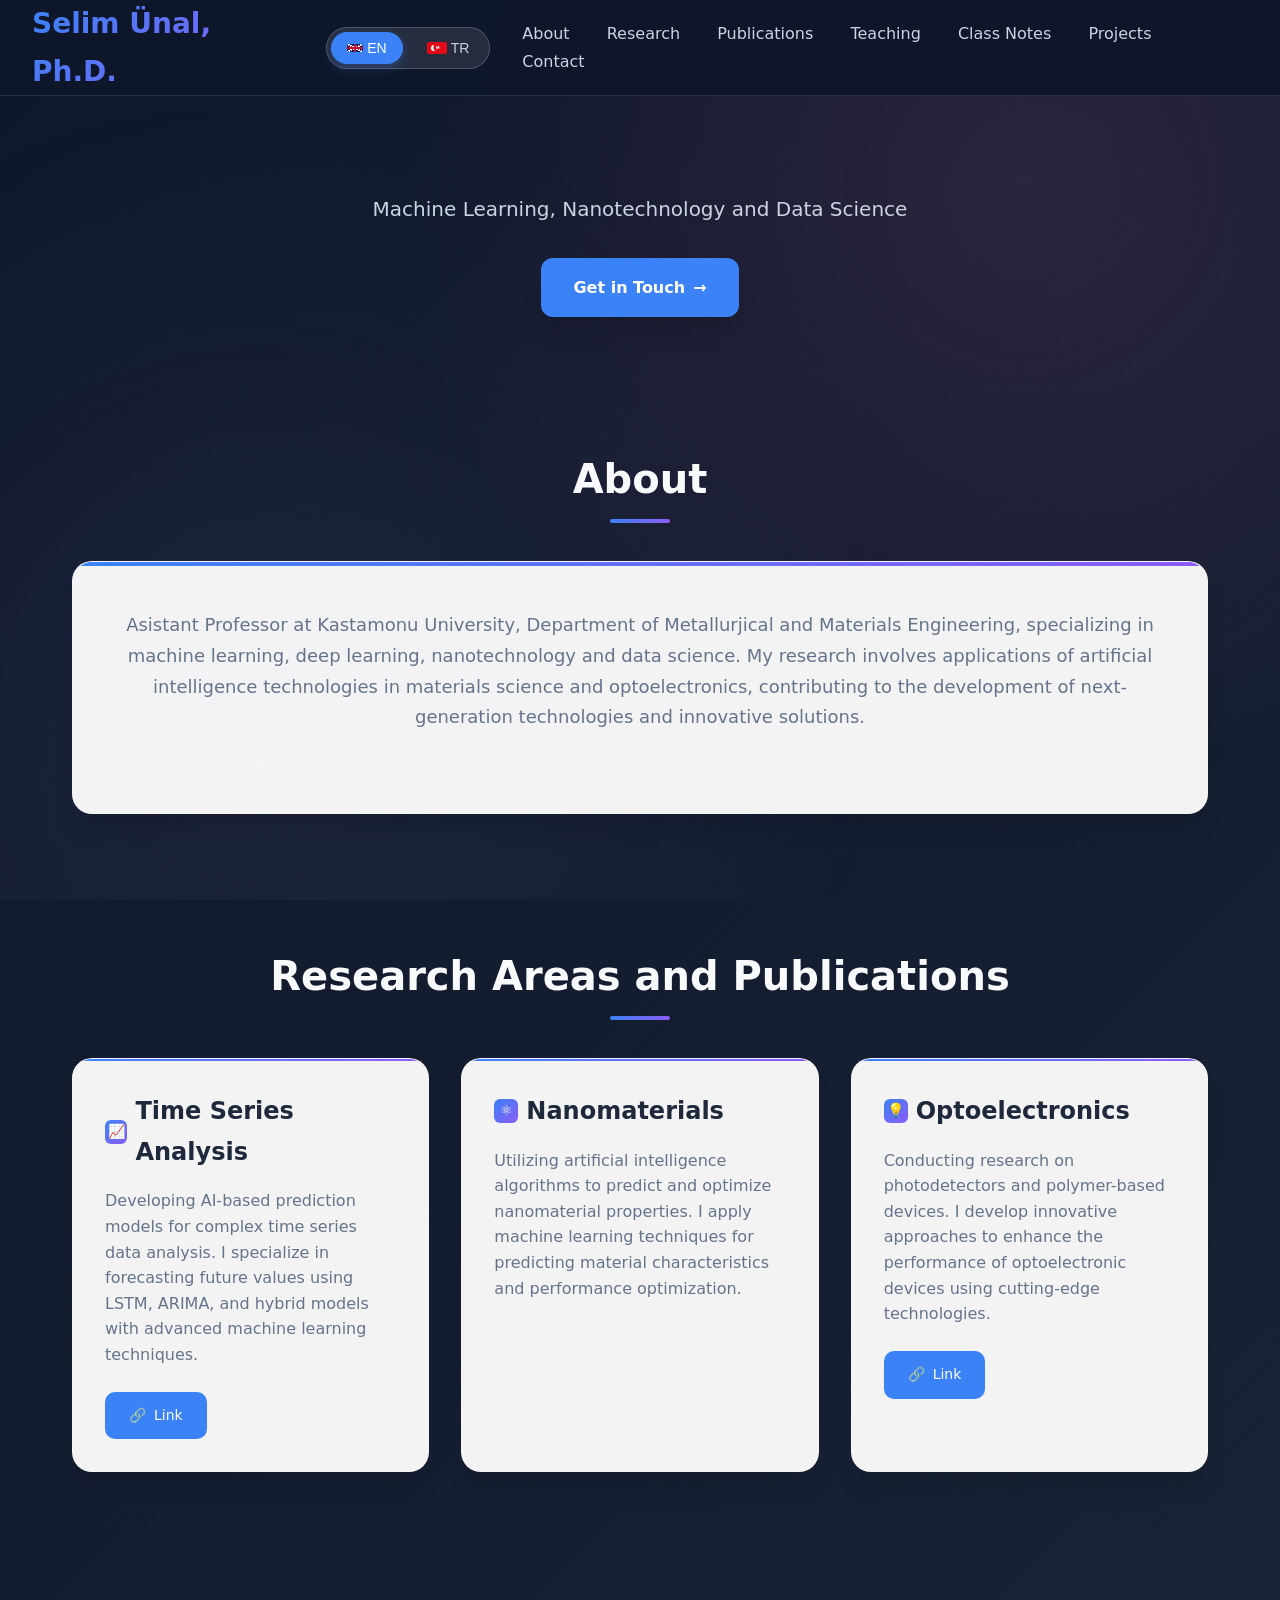
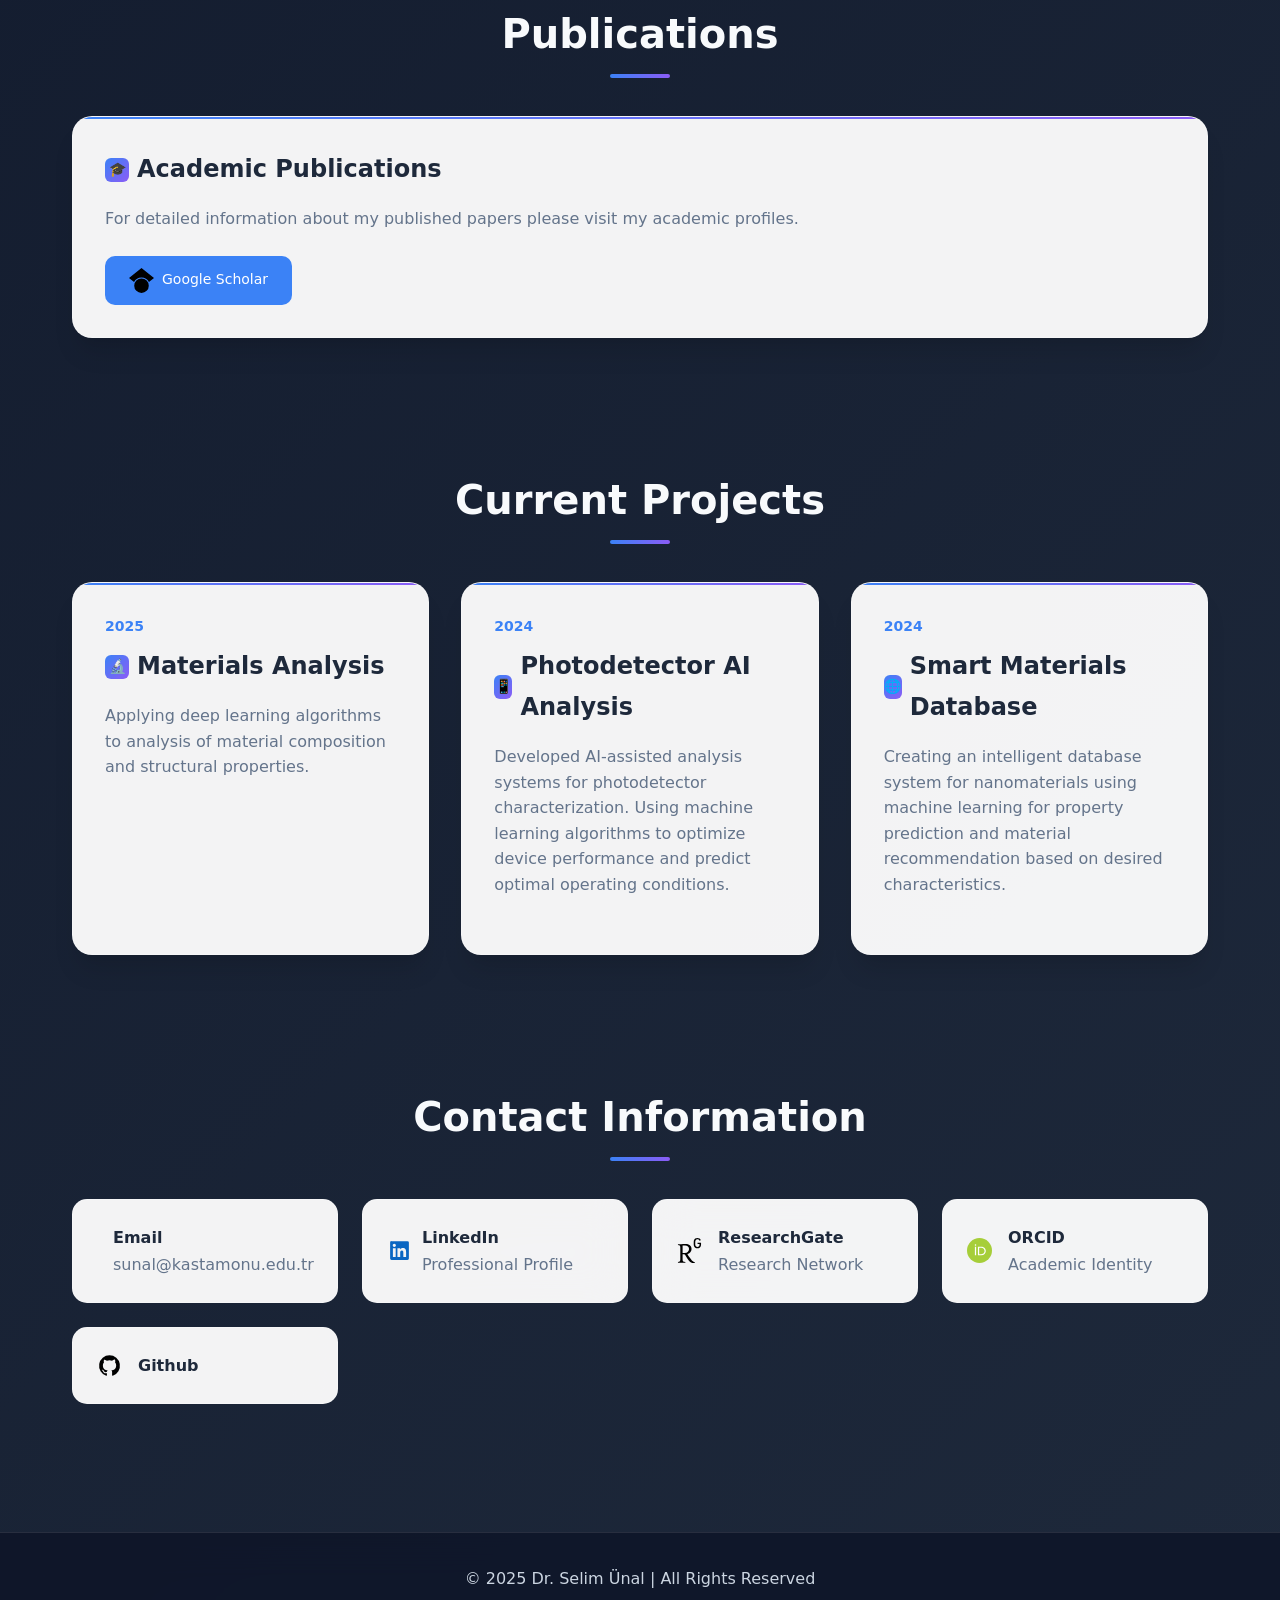
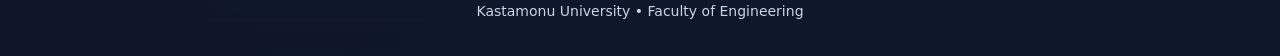
==== index.html @ 3d193851 "Update index.html" ====
<!DOCTYPE html>
<html lang="en">
<head>
  <!-- Google tag (gtag.js) -->
<script async src="https://www.googletagmanager.com/gtag/js?id=G-P07H1JJFPR"></script>
<script>
  window.dataLayer = window.dataLayer || [];
  function gtag(){dataLayer.push(arguments);}
  gtag('js', new Date());

  gtag('config', 'G-P07H1JJFPR');
</script>
  <link rel="preload" href="/fonts/inter.woff2" as="font" type="font/woff2" crossorigin="anonymous">
  <link rel="preload" href="/images/hero-bg.jpg" as="image">
  <link rel="preload" href="/scripts/main.js" as="script">
  <link rel="preload" href="/styles/main.css" as="style">

  <meta charset="UTF-8">
  <meta name="viewport" content="width=device-width, initial-scale=1.0">
  <meta name="description" content="Dr. Selim Ünal | Machine Learning, Nanotechnology and Data Science">
  <title>Dr. Selim Ünal - Academic Portfolio</title>
  
  <style>
    * {
      margin: 0;
      padding: 0;
      box-sizing: border-box;
    }

    :root {
      --primary-color: #0F172A;
      --secondary-color: #1E293B;
      --accent-color: #3B82F6;
      --accent-hover: #2563EB;
      --text-primary: #F8FAFC;
      --text-secondary: #CBD5E1;
      --text-dark: #1E293B;
      --surface: #1E293B;
      --surface-light: #334155;
      --gradient-bg: linear-gradient(135deg, #0F172A 0%, #1E293B 100%);
      --card-bg: rgba(255, 255, 255, 0.95);
      --shadow: 0 20px 25px -5px rgba(0, 0, 0, 0.1), 0 10px 10px -5px rgba(0, 0, 0, 0.04);
      --shadow-hover: 0 25px 50px -12px rgba(0, 0, 0, 0.25);
      --success-color: #10B981;
      --warning-color: #F59E0B;
    }

    body {
      font-family: 'Inter', -apple-system, BlinkMacSystemFont, 'Segoe UI', system-ui, sans-serif;
      line-height: 1.7;
      background: var(--gradient-bg);
      color: var(--text-dark);
      overflow-x: hidden;
      transition: all 0.3s ease;
    }

    /* Language transition effects */
    .lang-transition {
      opacity: 0.7;
      transform: translateX(10px);
      transition: all 0.3s ease;
    }

    .lang-transition.active {
      opacity: 1;
      transform: translateX(0);
    }

    /* Animated background */
    body::before {
      content: '';
      position: fixed;
      top: 0;
      left: 0;
      width: 100%;
      height: 100%;
      background: 
        radial-gradient(circle at 20% 80%, rgba(120, 119, 198, 0.1) 0%, transparent 50%),
        radial-gradient(circle at 80% 20%, rgba(255, 119, 198, 0.1) 0%, transparent 50%);
      pointer-events: none;
      z-index: -1;
      animation: backgroundShift 20s ease-in-out infinite alternate;
    }

    @keyframes backgroundShift {
      0% { transform: scale(1) rotate(0deg); }
      100% { transform: scale(1.1) rotate(1deg); }
    }

    /* Language switcher */
    .language-switcher {
      display: flex;
      align-items: center;
      gap: 0.5rem;
      background: rgba(255, 255, 255, 0.1);
      backdrop-filter: blur(10px);
      border: 1px solid rgba(255, 255, 255, 0.2);
      border-radius: 25px;
      padding: 0.25rem;
      transition: all 0.3s ease;
    }

    .language-switcher:hover {
      background: rgba(255, 255, 255, 0.15);
      border-color: rgba(59, 130, 246, 0.3);
    }

    .lang-btn {
      padding: 0.5rem 1rem;
      background: transparent;
      border: none;
      color: var(--text-secondary);
      border-radius: 20px;
      cursor: pointer;
      font-weight: 500;
      font-size: 0.875rem;
      transition: all 0.3s ease;
      display: flex;
      align-items: center;
      gap: 0.25rem;
    }

    .lang-btn.active {
      background: var(--accent-color);
      color: white;
      box-shadow: 0 4px 12px rgba(59, 130, 246, 0.3);
    }

    .lang-btn:hover:not(.active) {
      color: var(--text-primary);
      background: rgba(255, 255, 255, 0.1);
    }

    /* Header */
    header {
      background: rgba(15, 23, 42, 0.95);
      backdrop-filter: blur(20px);
      border-bottom: 1px solid rgba(255, 255, 255, 0.1);
      padding: 0rem 0;
      position: sticky;
      top: 0;
      z-index: 1000;
      transition: all 0.3s ease;
    }

    .header-content {
      max-width: 1500px;
      margin: 0 auto;
      display: flex;
      justify-content: space-between;
      align-items: center;
      padding: 0 2rem;
      gap: 1rem;
    }

    .header-left {
      display: flex;
      align-items: center;
      gap: 2rem;
    }

    .logo {
      font-size: 1.75rem;
      font-weight: 700;
      color: var(--text-primary);
      text-decoration: none;
      background: linear-gradient(135deg, #3B82F6, #8B5CF6);
      -webkit-background-clip: text;
      -webkit-text-fill-color: transparent;
      background-clip: text;
    }

    nav {
      display: flex;
      gap: 2rem;
    }

    nav a {
      color: var(--text-secondary);
      text-decoration: none;
      font-weight: 500;
      padding: 0.5rem 1rem;
      border-radius: 8px;
      transition: all 0.3s ease;
      position: relative;
    }

    nav a::after {
      content: '';
      position: absolute;
      bottom: -2px;
      left: 50%;
      width: 0;
      height: 2px;
      background: var(--accent-color);
      transform: translateX(-50%);
      transition: width 0.3s ease;
    }

    nav a:hover {
      color: var(--text-primary);
      background: rgba(59, 130, 246, 0.1);
    }

    nav a:hover::after {
      width: 80%;
    }

    /* Mobile menu */
    .mobile-menu-btn {
      display: none;
      background: none;
      border: none;
      color: var(--text-primary);
      font-size: 1.5rem;
      cursor: pointer;
      padding: 0.5rem;
    }

    /* Hero Section */
    .hero {
      padding: 6rem 2rem 4rem;
      text-align: center;
      max-width: 1200px;
      margin: 0 auto;
    }

    .hero-title {
      font-size: clamp(2.5rem, 5vw, 4rem);
      font-weight: 800;
      color: var(--text-primary);
      margin-bottom: 1.5rem;
      background: linear-gradient(135deg, #F8FAFC, #CBD5E1);
      -webkit-background-clip: text;
      -webkit-text-fill-color: transparent;
      background-clip: text;
      animation: fadeInUp 1s ease-out;
    }

    .hero-subtitle {
      font-size: 1.25rem;
      color: var(--text-secondary);
      margin-bottom: 2rem;
      animation: fadeInUp 1s ease-out 0.2s both;
    }

    .hero-cta {
      display: inline-flex;
      align-items: center;
      gap: 0.5rem;
      padding: 1rem 2rem;
      background: var(--accent-color);
      color: white;
      text-decoration: none;
      border-radius: 12px;
      font-weight: 600;
      transition: all 0.3s ease;
      box-shadow: var(--shadow);
      animation: fadeInUp 1s ease-out 0.4s both;
    }

    .hero-cta:hover {
      background: var(--accent-hover);
      transform: translateY(-2px);
      box-shadow: var(--shadow-hover);
    }

    @keyframes fadeInUp {
      from {
        opacity: 0;
        transform: translateY(30px);
      }
      to {
        opacity: 1;
        transform: translateY(0);
      }
    }

    /* Sections */
    section {
      padding: 4rem 2rem;
      max-width: 1200px;
      margin: 0 auto;
    }

    .section-title {
      font-size: 2.5rem;
      font-weight: 700;
      color: var(--text-primary);
      margin-bottom: 3rem;
      text-align: center;
      position: relative;
    }

    .section-title::after {
      content: '';
      position: absolute;
      bottom: -10px;
      left: 50%;
      width: 60px;
      height: 4px;
      background: linear-gradient(90deg, var(--accent-color), #8B5CF6);
      border-radius: 2px;
      transform: translateX(-50%);
    }

    /* Cards */
    .cards-grid {
      display: grid;
      grid-template-columns: repeat(auto-fit, minmax(300px, 1fr));
      gap: 2rem;
      margin-top: 2rem;
    }

    .card {
      background: var(--card-bg);
      backdrop-filter: blur(20px);
      border: 1px solid rgba(255, 255, 255, 0.2);
      border-radius: 20px;
      padding: 2rem;
      transition: all 0.3s ease;
      box-shadow: var(--shadow);
      position: relative;
      overflow: hidden;
    }

    .card::before {
      content: '';
      position: absolute;
      top: 0;
      left: 0;
      width: 100%;
      height: 2px;
      background: linear-gradient(90deg, var(--accent-color), #8B5CF6);
    }

    .card:hover {
      transform: translateY(-8px);
      box-shadow: var(--shadow-hover);
      border-color: rgba(59, 130, 246, 0.3);
    }

    .card h3 {
      font-size: 1.5rem;
      font-weight: 600;
      color: var(--text-dark);
      margin-bottom: 1rem;
      display: flex;
      align-items: center;
      gap: 0.5rem;
    }

    .card-icon {
      width: 24px;
      height: 24px;
      background: linear-gradient(135deg, var(--accent-color), #8B5CF6);
      border-radius: 6px;
      display: flex;
      align-items: center;
      justify-content: center;
      color: white;
      font-size: 0.875rem;
    }

    .card p {
      color: #64748B;
      line-height: 1.6;
      margin-bottom: 1.5rem;
    }

    .card-date {
      font-size: 0.875rem;
      color: var(--accent-color);
      font-weight: 600;
      margin-bottom: 0.5rem;
    }

    /* Status badges */
    .status-badge {
      display: inline-flex;
      align-items: center;
      gap: 0.25rem;
      padding: 0.25rem 0.75rem;
      border-radius: 20px;
      font-size: 0.75rem;
      font-weight: 600;
      margin-left: auto;
    }

    .status-available {
      background: rgba(16, 185, 129, 0.1);
      color: var(--success-color);
      border: 1px solid rgba(16, 185, 129, 0.2);
    }

    .status-coming-soon {
      background: rgba(245, 158, 11, 0.1);
      color: var(--warning-color);
      border: 1px solid rgba(245, 158, 11, 0.2);
    }

    /* Buttons */
    .btn {
      display: inline-flex;
      align-items: center;
      gap: 0.5rem;
      padding: 0.75rem 1.5rem;
      background: var(--accent-color);
      color: white;
      text-decoration: none;
      border-radius: 10px;
      font-weight: 500;
      transition: all 0.3s ease;
      border: none;
      cursor: pointer;
      font-size: 0.875rem;
    }

    .btn:hover {
      background: var(--accent-hover);
      transform: translateY(-2px);
      box-shadow: 0 8px 25px rgba(59, 130, 246, 0.3);
    }

    .btn-secondary {
      background: transparent;
      color: var(--accent-color);
      border: 2px solid var(--accent-color);
    }

    .btn-secondary:hover {
      background: var(--accent-color);
      color: white;
    }

    .btn-success {
      background: var(--success-color);
    }

    .btn-success:hover {
      background: #059669;
    }

    /* About section special styling */
    .about-content {
      background: var(--card-bg);
      backdrop-filter: blur(20px);
      border: 1px solid rgba(255, 255, 255, 0.2);
      border-radius: 20px;
      padding: 3rem;
      text-align: center;
      box-shadow: var(--shadow);
      position: relative;
      overflow: hidden;
    }

    .about-content::before {
      content: '';
      position: absolute;
      top: 0;
      left: 0;
      width: 100%;
      height: 4px;
      background: linear-gradient(90deg, var(--accent-color), #8B5CF6);
    }

    .about-content p {
      font-size: 1.125rem;
      color: #64748B;
      margin-bottom: 2rem;
      line-height: 1.7;
    }

    /* Class Notes Section */
    .notes-grid {
      display: grid;
      grid-template-columns: repeat(auto-fit, minmax(280px, 1fr));
      gap: 1.5rem;
      margin-top: 2rem;
    }

    .note-item {
      background: var(--card-bg);
      backdrop-filter: blur(20px);
      border: 1px solid rgba(255, 255, 255, 0.2);
      border-radius: 15px;
      padding: 1.5rem;
      transition: all 0.3s ease;
      box-shadow: var(--shadow);
      position: relative;
      overflow: hidden;
    }

    .note-item::before {
      content: '';
      position: absolute;
      top: 0;
      left: 0;
      width: 100%;
      height: 2px;
      background: linear-gradient(90deg, var(--accent-color), #8B5CF6);
    }

    .note-item:hover {
      transform: translateY(-5px);
      box-shadow: var(--shadow-hover);
      border-color: rgba(59, 130, 246, 0.3);
    }

    .note-header {
      display: flex;
      align-items: flex-start;
      justify-content: space-between;
      margin-bottom: 1rem;
      flex-wrap: wrap;
      gap: 0.5rem;
    }

    .note-title {
      font-size: 1.25rem;
      font-weight: 600;
      color: var(--text-dark);
      margin: 0;
    }

    .note-semester {
      font-size: 0.875rem;
      color: var(--accent-color);
      font-weight: 500;
    }

    .note-description {
      color: #64748B;
      margin-bottom: 1.5rem;
      line-height: 1.6;
    }

    .note-actions {
      display: flex;
      gap: 0.75rem;
      flex-wrap: wrap;
    }

    /* Contact section */
    .contact-grid {
      display: grid;
      grid-template-columns: repeat(auto-fit, minmax(250px, 1fr));
      gap: 1.5rem;
      margin-top: 2rem;
    }

    .contact-item {
      display: flex;
      align-items: center;
      gap: 1rem;
      padding: 1.5rem;
      background: var(--card-bg);
      backdrop-filter: blur(20px);
      border: 1px solid rgba(255, 255, 255, 0.2);
      border-radius: 15px;
      transition: all 0.3s ease;
      text-decoration: none;
      color: var(--text-dark);
    }

    .contact-item:hover {
      transform: translateY(-3px);
      box-shadow: var(--shadow);
      border-color: rgba(59, 130, 246, 0.3);
    }

    .contact-icon {
      width: 48px;
      height: 48px;
      background: linear-gradient(135deg, var(--accent-color), #8B5CF6);
      border-radius: 12px;
      display: flex;
      align-items: center;
      justify-content: center;
      color: white;
      font-size: 1.25rem;
    }

    /* Footer */
    footer {
      background: rgba(15, 23, 42, 0.95);
      backdrop-filter: blur(20px);
      border-top: 1px solid rgba(255, 255, 255, 0.1);
      color: var(--text-secondary);
      text-align: center;
      padding: 2rem;
      margin-top: 4rem;
    }

    /* Language content visibility */
    .lang-content {
      display: none;
      opacity: 0;
      transform: translateX(20px);
      transition: all 0.3s ease;
    }

    .lang-content.active {
      display: block;
      opacity: 1;
      transform: translateX(0);
    }

    .lang-content.show {
      animation: slideInFromRight 0.5s ease-out forwards;
    }
    
    .nav-lang-wrapper.active {
      display: contents; /* Allows nav items to flow correctly */
    }


    @keyframes slideInFromRight {
      from {
        opacity: 0;
        transform: translateX(30px);
      }
      to {
        opacity: 1;
        transform: translateX(0);
      }
    }

    /* Responsive Design */
    @media (max-width: 1008px) {
      .header-content {
        padding: 0 1rem;
      }

      .header-left {
        gap: 1rem;
      }

      nav {
        display: none;
        position: relative;
        top: 100%;
        left: 0;
        width: 100%;
        background: rgba(15, 23, 42, 0.98);
        backdrop-filter: blur(20px);
        border-bottom: 1px solid rgba(255, 255, 255, 0.1);
        flex-direction: column;
        padding: 1rem;
        gap: 0.5rem;
      }
      
      nav .lang-content.active {
          display: flex;
          flex-direction: column;
          align-items: center;
          gap: 0.5rem;
      }

      nav.active {
        display: flex;
      }

      .mobile-menu-btn {
        display: block;
      }

      .hero {
        padding: 4rem 1rem 2rem;
      }

      section {
        padding: 3rem 1rem;
      }

      .cards-grid {
        grid-template-columns: 1fr;
        gap: 1.5rem;
      }

      .contact-grid {
        grid-template-columns: 1fr;
      }

      .notes-grid {
        grid-template-columns: 1fr;
      }

      .about-content {
        padding: 2rem;
      }

      .note-actions {
        justify-content: center;
      }

      .language-switcher {
        order: -1;
      }
    }

    /* Smooth scrolling */
    html {
      scroll-behavior: smooth;
    }

    /* Loading animation */
    .fade-in {
      opacity: 0;
      transform: translateY(20px);
      transition: all 0.6s ease;
    }

    .fade-in.visible {
      opacity: 1;
      transform: translateY(0);
    }

    /* Download indicator */
    .download-info {
      display: flex;
      align-items: center;
      gap: 0.5rem;
      font-size: 0.75rem;
      color: #64748B;
      margin-top: 0.5rem;
    }

    /* Flag icons */
    .flag-icon {
      width: 16px;
      height: 12px;
      border-radius: 2px;
      display: inline-block;
    }

    .flag-en{
  width: 16px;
  height: 8px; /* Height is 8px to maintain the 2:1 ratio */
  border-radius: 2px;
  position: relative;
  overflow: hidden; /* Hides parts of the background outside the radius */
  background:
    /* Red Cross */
    linear-gradient(180deg, transparent 3.2px, #c8102e 3.2px, #c8102e 4.8px, transparent 4.8px),
    linear-gradient(90deg, transparent 7.2px, #c8102e 7.2px, #c8102e 8.8px, transparent 8.8px),
    /* White Cross */
    linear-gradient(180deg, transparent 2.7px, #FFF 2.7px, #FFF 5.3px, transparent 5.3px),
    linear-gradient(90deg, transparent 6.7px, #FFF 6.7px, #FFF 9.3px, transparent 9.3px),
    /* Saltires (Diagonal crosses) */
    linear-gradient(26.565deg, transparent 6.6px, #c8102e 6.6px, #c8102e 7.1px, transparent 7.1px) 0 0 / 8px 100% no-repeat,
    linear-gradient(-26.565deg, transparent 7.1px, #c8102e 7.1px, #c8102e 7.7px, transparent 7.7px) 8px 0 / 8px 100% no-repeat,
    linear-gradient(26.565deg, transparent 7.1px, #c8102e 7.1px, #c8102e 7.7px, transparent 7.7px) 8px 4px / 8px 100% no-repeat,
    linear-gradient(-26.565deg, transparent 6.6px, #c8102e 6.6px, #c8102e 7.1px, transparent 7.1px) 0 4px / 8px 100% no-repeat,
    linear-gradient(26.565deg, transparent 6.3px, #FFF 6.3px, #FFF 7.9px, transparent 7.9px),
    linear-gradient(-26.565deg, transparent 6.3px, #FFF 6.3px, #FFF 7.9px, transparent 7.9px),
    /* Blue background */
    #012169;
}

/* The main flag container */
.flag-tr{
  width: 20px;
  height: 12px;
  border-radius: 2px; /* You can add this if you like */
  position: relative;
  overflow: hidden;
  background-color: #E30A17; /* Red background */
}

/* Creates the white circle for the crescent */
.flag-tr::before {
  content: '';
  position: absolute;
  top: 3px;    /* Vertically centered */
  left: 4px;   /* Positioned from left */
  width: 6px;
  height: 6px;
  border-radius: 50%;
  background-color: white;
}

/* Creates the red "cutout" for the crescent and the star */
.flag-tr::after {
  /* The 'content' is the star character */
  content: '★';
  position: absolute;
  top: 3px;
  left: 9px;
  font-size: 5px;
  line-height: 1;
  color: white;

  /* This box-shadow creates a red circle on top of the white one,
     forming the crescent shape. */
  box-shadow: -1.5px 0 0 1px #E30A17;
  border-radius: 50%;
}
  </style>
</head>
<body>

  <header>
    <div class="header-content">
      <div class="header-left">
        <a href="#" class="logo">Selim Ünal, Ph.D.</a>
        <div class="language-switcher">
          <button class="lang-btn active" onclick="switchLanguage('en')" data-lang="en">
            <span class="flag-icon flag-en"></span>
            EN
          </button>
          <button class="lang-btn" onclick="switchLanguage('tr')" data-lang="tr">
            <span class="flag-icon flag-tr"></span>
            TR
          </button>
        </div>
      </div>
      <nav id="nav">
        <div class="lang-content" id="nav-en">
          <a href="#about">About</a>
          <a href="#research">Research</a>
          <a href="#publications">Publications</a>
          <a href="#teaching">Teaching</a>
          <a href="#class-notes">Class Notes</a>
          <a href="#projects">Projects</a>
          <a href="#contact">Contact</a>
        </div>
        <div class="lang-content" id="nav-tr">
          <a href="#about">Hakkında</a>
          <a href="#research">Araştırma</a>
          <a href="#publications">Yayınlar</a>
          <a href="#teaching">Öğretim</a>
          <a href="#class-notes">Ders Notları</a>
          <a href="#projects">Projeler</a>
          <a href="#contact">İletişim</a>
        </div>
      </nav>
      <button class="mobile-menu-btn" onclick="toggleMenu()">☰</button>
    </div>
  </header>

  <section class="hero">
    <div class="lang-content" id="hero-en">
            <p class="hero-subtitle">Machine Learning, Nanotechnology and Data Science</p>
      <a href="#contact" class="hero-cta">
        <span>Get in Touch</span>
        <span>→</span>
      </a>
    </div>
    <div class="lang-content" id="hero-tr">
      <p class="hero-subtitle">Makine Öğrenmesi, Nanoteknoloji ve Veri Bilimi</p>
      <a href="#contact" class="hero-cta">
        <span>İletişime Geç</span>
        <span>→</span>
      </a>
    </div>
  </section>

  <section id="about">
    <div class="lang-content" id="about-en">
      <h2 class="section-title">About</h2>
      <div class="about-content fade-in">
        <p>Asistant Professor at Kastamonu University, Department of Metallurjical and Materials Engineering, specializing in machine learning, 
          deep learning, nanotechnology and data science. My research involves applications of artificial intelligence technologies in materials 
          science and optoelectronics, contributing to the development of next-generation technologies and innovative solutions.</p>
      </div>
    </div>
    <div class="lang-content" id="about-tr">
      <h2 class="section-title">Hakkında</h2>
      <div class="about-content fade-in">
        <p>Kastamonu Üniversitesi Metalurji Malzeme Mühendisliği Bölümü'nde Dr. Öğretim Üyesi</p>
      </div>
    </div>
  </section>

  <section id="research">
    <div class="lang-content" id="research-en">
      <h2 class="section-title">Research Areas and Publications</h2>
      <div class="cards-grid">
        <div class="card fade-in">
          <h3>
            <div class="card-icon">📈</div>
            Time Series Analysis
          </h3>
          <p>Developing AI-based prediction models for complex time series data analysis. I specialize in forecasting future values using LSTM, ARIMA, and hybrid models with advanced machine learning techniques.</p>
          <a href="https://www.sciencedirect.com/science/article/pii/S2590123024002974" target="_blank" class="btn">
            <span>🔗</span>
            Link
        </a>
        </div>
  
        <div class="card fade-in">
          <h3>
            <div class="card-icon">⚛️</div>
            Nanomaterials
          </h3>
          <p>Utilizing artificial intelligence algorithms to predict and optimize nanomaterial properties. I apply machine learning techniques for predicting material characteristics and performance optimization.</p>
        </div>
        <div class="card fade-in">
          <h3>
            <div class="card-icon">💡</div>
            Optoelectronics
          </h3>
          <p>Conducting research on photodetectors and polymer-based devices. I develop innovative approaches to enhance the performance of optoelectronic devices using cutting-edge technologies.</p>
          <a href="https://advanced.onlinelibrary.wiley.com/doi/full/10.1002/adma.201700222" target="_blank" class="btn">
            <span>🔗</span>
            Link
        </a>
        </div>
      </div>
    </div>
    <div class="lang-content" id="research-tr">
      <h2 class="section-title">Araştırma Alanları</h2>
      <div class="cards-grid">
        <div class="card fade-in">
          <h3>
            <div class="card-icon">📈</div>
            Zaman Serisi Analizi
          </h3>
          <p>Karmaşık zaman serisi verilerinin analizi için yapay zeka tabanlı tahmin modelleri geliştiriyorum. LSTM, ARIMA ve hibrit modeller kullanarak gelişmiş makine öğrenmesi teknikleriyle gelecek değerlerini tahmin etme konusunda uzmanlaşıyorum.</p>
          <a href="https://www.sciencedirect.com/science/article/pii/S2590123024002974" target="_blank" class="btn">
            <span>🔗</span>
            Link
        </a>
        </div>
        <div class="card fade-in">
          <h3>
            <div class="card-icon">⚛️</div>
            Nanomateryaller
          </h3>
          <p>Nanomateryal özelliklerini tahmin etmek ve optimize etmek için yapay zeka algoritmalarını kullanıyorum. Malzeme karakteristiklerini tahmin etmek ve performans optimizasyonu için makine öğrenmesi tekniklerini uyguluyorum.</p>
        </div>
        <div class="card fade-in">
          <h3>
            <div class="card-icon">💡</div>
            Optoelektronik
          </h3>
          <p>Fotodedektörler ve polimer tabanlı cihazlar üzerinde araştırma yapıyorum. En son teknolojileri kullanarak optoelektronik cihazların performansını artırmak için yenilikçi yaklaşımlar geliştiriyorum.</p>
        </div>
      </div>
    </div>
  </section>

  <section id="publications">
        <div class="lang-content" id="publications-en">
            <h2 class="section-title">Publications</h2>
            <div class="card fade-in">
                <h3>
                    <div class="card-icon">🎓</div>
                    Academic Publications
                </h3>
                <p>For detailed information about my published papers please visit my academic profiles. 
                  </p>
                <div style="display: flex; gap: 1rem; flex-wrap: wrap;">
                    <a href="https://scholar.google.com/citations?hl=en&user=2Pa3krMHJrAC&view_op=list_works&sortby=pubdate" target="_blank" class="btn">
                      <svg width="25px" height="25px" viewBox="0 0 24 24" role="img" xmlns="http://www.w3.org/2000/svg"><title>Google Scholar icon</title><path d="M12 24a7 7 0 1 1 0-14 7 7 0 0 1 0 14zm0-24L0 9.5l4.838 3.94A8 8 0 0 1 12 9a8 8 0 0 1 7.162 4.44L24 9.5z"/></svg>
                        Google Scholar
                    </a>

                </div>
            </div>
        </div>
        <div class="lang-content" id="publications-tr">
            <h2 class="section-title">Yayınlar</h2>
            <div class="card fade-in">
                <h3>
                    <div class="card-icon">🎓</div>
                    Akademik Yayınlar
                </h3>
                <p>Makine öğrenmesi, nanoteknoloji ve veri bilimi alanlarındaki yayınlanmış makalelerim ve araştırmalarım hakkında detaylı bilgi için akademik profillerimi ziyaret edebilirsiniz. Çalışmalarım, yapay zekanın malzeme bilimindeki uygulamalarının anlaşılmasına katkıda bulunmaktadır.</p>
                <div style="display: flex; gap: 1rem; flex-wrap: wrap;">
                    <a href="https://scholar.google.com/citations?hl=en&user=2Pa3krMHJrAC&view_op=list_works&sortby=pubdate" target="_blank" class="btn">
                        <span>🔗</span>
                        Google Scholar
                    </a>

                </div>
            </div>
        </div>
    </section>


  <section id="projects">
        <div class="lang-content" id="projects-en">
            <h2 class="section-title">Current Projects</h2>
            <div class="cards-grid">
                <div class="card fade-in">
                    <div class="card-date">2025</div>
                    <h3>
                        <div class="card-icon">🔬</div>
                        Materials Analysis
                    </h3>
                    <p>Applying deep learning algorithms to analysis of material composition and structural properties.</p>
                </div>
                <div class="card fade-in">
                    <div class="card-date">2024</div>
                    <h3>
                        <div class="card-icon">📱</div>
                        Photodetector AI Analysis
                    </h3>
                    <p>Developed AI-assisted analysis systems for photodetector characterization. Using machine learning algorithms to optimize device performance and predict optimal operating conditions.</p>
                </div>
                <div class="card fade-in">
                    <div class="card-date">2024</div>
                    <h3>
                        <div class="card-icon">🌐</div>
                        Smart Materials Database
                    </h3>
                    <p>Creating an intelligent database system for nanomaterials using machine learning for property prediction and material recommendation based on desired characteristics.</p>
                </div>
            </div>
        </div>
        <div class="lang-content" id="projects-tr">
            <h2 class="section-title">Güncel Projeler</h2>
            <div class="cards-grid">
                <div class="card fade-in">
                    <div class="card-date">2025</div>
                    <h3>
                        <div class="card-icon">🔬</div>
                        Malzeme Analizi
                    </h3>
                    <p>İleri malzeme karakterizasyonu ve malzeme verilerine derin öğrenme algoritmaları uygulanması.</p>
                </div>
                <div class="card fade-in">
                    <div class="card-date">2024</div>
                    <h3>
                        <div class="card-icon">📱</div>
                        Fotodedektör YZ Analizi
                    </h3>
                    <p>Fotodedektör karakterizasyonu için yapay zeka destekli analiz sistemleri geliştirildi. Cihaz performansını optimize etmek ve en uygun çalışma koşullarını tahmin etmek için makine öğrenmesi algoritmaları kullanılıyor.</p>
                </div>
                <div class="card fade-in">
                    <div class="card-date">2024</div>
                    <h3>
                        <div class="card-icon">🌐</div>
                        Akıllı Malzemeler Veritabanı
                    </h3>
                    <p>İstenen özelliklere dayalı olarak özellik tahmini ve malzeme önerisi için makine öğrenmesini kullanarak nanomalzemeler için akıllı bir veritabanı sistemi oluşturulması.</p>
                </div>
            </div>
        </div>
    </section>

  <section id="contact">
    <h2 class="section-title">Contact Information</h2>
    <div class="contact-grid">
      <a href="mailto:sunal@kastamonu.edu.tr" class="contact-item">
        <svg fill="#000000" width="25px" height="25px" viewBox="0 0 24 24" id="email" data-name="Line Color" xmlns="http://www.w3.org/2000/svg" class="icon line-color"><rect id="primary" x="3" y="5" width="18" height="14" rx="1" style="fill: none; stroke: rgb(0, 0, 0); stroke-linecap: round; stroke-linejoin: round; stroke-width: 2;"></rect><path id="secondary" d="M20.62,5.22l-8,6.29a1,1,0,0,1-1.24,0l-8-6.29A1,1,0,0,1,4,5H20A1,1,0,0,1,20.62,5.22Z" style="fill: none; stroke: rgb(44, 169, 188); stroke-linecap: round; stroke-linejoin: round; stroke-width: 2;"></path></svg>
          <div>
          <div style="font-weight: 600;">Email</div>
          <div style="color: #64748B;">sunal@kastamonu.edu.tr</div>
        </div>
      </a>
      <a href="https://www.linkedin.com/in/selimunal/" target="_blank" class="contact-item" style="display: flex; align-items: center; gap: 10px;">
        <!-- LinkedIn SVG Icon -->
        <svg width="25px" height="25px" viewBox="0 0 16 16" xmlns="http://www.w3.org/2000/svg" fill="none"><path fill="#0A66C2" d="M12.225 12.225h-1.778V9.44c0-.664-.012-1.519-.925-1.519-.926 0-1.068.724-1.068 1.47v2.834H6.676V6.498h1.707v.783h.024c.348-.594.996-.95 1.684-.925 1.802 0 2.135 1.185 2.135 2.728l-.001 3.14zM4.67 5.715a1.037 1.037 0 01-1.032-1.031c0-.566.466-1.032 1.032-1.032.566 0 1.031.466 1.032 1.032 0 .566-.466 1.032-1.032 1.032zm.889 6.51h-1.78V6.498h1.78v5.727zM13.11 2H2.885A.88.88 0 002 2.866v10.268a.88.88 0 00.885.866h10.226a.882.882 0 00.889-.866V2.865a.88.88 0 00-.889-.864z"/></svg>
      
        <!-- Text Content -->
        <div>
          <div style="font-weight: 600;">LinkedIn</div>
          <div style="color: #64748B;">Professional Profile</div>
        </div>
      </a>
      
      <a href="https://www.researchgate.net/profile/Selim-Unal" target="_blank" class="contact-item">
        <svg width="25px" height="25px" viewBox="0 0 24 24" role="img" xmlns="http://www.w3.org/2000/svg"><title>ResearchGate icon</title><path d="M19.586 0c-.818 0-1.508.19-2.073.565-.563.377-.97.936-1.213 1.68a3.193 3.193 0 0 0-.112.437 8.365 8.365 0 0 0-.078.53 9 9 0 0 0-.05.727c-.01.282-.013.621-.013 1.016a31.121 31.123 0 0 0 .014 1.017 9 9 0 0 0 .05.727 7.946 7.946 0 0 0 .077.53h-.005a3.334 3.334 0 0 0 .113.438c.245.743.65 1.303 1.214 1.68.565.376 1.256.564 2.075.564.8 0 1.536-.213 2.105-.603.57-.39.94-.916 1.175-1.65.076-.235.135-.558.177-.93a10.9 10.9 0 0 0 .043-1.207v-.82c0-.095-.047-.142-.14-.142h-3.064c-.094 0-.14.047-.14.141v.956c0 .094.046.14.14.14h1.666c.056 0 .084.03.084.086 0 .36 0 .62-.036.865-.038.244-.1.447-.147.606-.108.385-.348.664-.638.876-.29.212-.738.35-1.227.35-.545 0-.901-.15-1.21-.353-.306-.203-.517-.454-.67-.915a3.136 3.136 0 0 1-.147-.762 17.366 17.367 0 0 1-.034-.656c-.01-.26-.014-.572-.014-.939a26.401 26.403 0 0 1 .014-.938 15.821 15.822 0 0 1 .035-.656 3.19 3.19 0 0 1 .148-.76 1.89 1.89 0 0 1 .742-1.01c.344-.244.593-.352 1.137-.352.508 0 .815.096 1.144.303.33.207.528.492.764.925.047.094.111.118.198.07l1.044-.43c.075-.048.09-.115.042-.199a3.549 3.549 0 0 0-.466-.742 3 3 0 0 0-.679-.607 3.313 3.313 0 0 0-.903-.41A4.068 4.068 0 0 0 19.586 0zM8.217 5.836c-1.69 0-3.036.086-4.297.086-1.146 0-2.291 0-3.007-.029v.831l1.088.2c.744.144 1.174.488 1.174 2.264v11.288c0 1.777-.43 2.12-1.174 2.263l-1.088.2v.832c.773-.029 2.12-.086 3.465-.086 1.29 0 2.951.057 3.667.086v-.831l-1.49-.2c-.773-.115-1.174-.487-1.174-2.264v-4.784c.688.057 1.29.057 2.206.057 1.748 3.123 3.41 5.472 4.355 6.56.86 1.032 2.177 1.691 3.839 1.691.487 0 1.003-.086 1.318-.23v-.744c-1.031 0-2.063-.716-2.808-1.518-1.26-1.376-2.95-3.582-4.355-6.074 2.32-.545 4.04-2.722 4.04-4.9 0-3.208-2.492-4.698-5.758-4.698zm-.515 1.29c2.406 0 3.839 1.26 3.839 3.552 0 2.263-1.547 3.782-4.097 3.782-.974 0-1.404-.03-2.063-.086v-7.19c.66-.059 1.547-.059 2.32-.059z"/></svg>
        <div>
          <div style="font-weight: 600;">ResearchGate</div>
          <div style="color: #64748B;">Research Network</div>
        </div>
      </a>
      <a href="https://orcid.org/0000-0003-1521-3327" target="_blank" class="contact-item">
        <svg width="25px" height="25px" viewBox="0 0 1024 1024" xmlns="http://www.w3.org/2000/svg">
          <circle cx="512" cy="512" r="512" style="fill:#a6ce39"/>
          <path d="M373.7 709.3h-50.4V358.5h50.4v350.8zm74-350.8h136.2c129.7 0 186.7 92.7 186.7 175.5 0 90.1-70.4 175.5-186 175.5H447.7v-351zm50.4 305.6h80.2c114.3 0 140.5-86.8 140.5-130 0-70.4-44.9-130-143.1-130h-77.6v260zM381.6 285.5c0 18-14.7 33.1-33.1 33.1-18.3 0-33.1-15.1-33.1-33.1 0-18.3 14.7-33.1 33.1-33.1 18.3 0 33.1 15.1 33.1 33.1z" style="fill:#fff"/>
       </svg>
        <div>
          <div style="font-weight: 600;">ORCID</div>
          <div style="color: #64748B;">Academic Identity</div>
        </div>
      </a>

      <a href="https://github.com/selimunal/" target="_blank" class="contact-item">
        <svg fill="#000000" width="25px" height="25px" viewBox="0 0 24 24" xmlns="http://www.w3.org/2000/svg" data-name="Layer 1"><path d="M12,2.2467A10.00042,10.00042,0,0,0,8.83752,21.73419c.5.08752.6875-.21247.6875-.475,0-.23749-.01251-1.025-.01251-1.86249C7,19.85919,6.35,18.78423,6.15,18.22173A3.636,3.636,0,0,0,5.125,16.8092c-.35-.1875-.85-.65-.01251-.66248A2.00117,2.00117,0,0,1,6.65,17.17169a2.13742,2.13742,0,0,0,2.91248.825A2.10376,2.10376,0,0,1,10.2,16.65923c-2.225-.25-4.55-1.11254-4.55-4.9375a3.89187,3.89187,0,0,1,1.025-2.6875,3.59373,3.59373,0,0,1,.1-2.65s.83747-.26251,2.75,1.025a9.42747,9.42747,0,0,1,5,0c1.91248-1.3,2.75-1.025,2.75-1.025a3.59323,3.59323,0,0,1,.1,2.65,3.869,3.869,0,0,1,1.025,2.6875c0,3.83747-2.33752,4.6875-4.5625,4.9375a2.36814,2.36814,0,0,1,.675,1.85c0,1.33752-.01251,2.41248-.01251,2.75,0,.26251.1875.575.6875.475A10.0053,10.0053,0,0,0,12,2.2467Z"/></svg>
    
        <div>
          <div style="font-weight: 600;">Github</div>
          
        </div>
      </a>
      
    </div>
  </section>

  <footer>
    <p>&copy; 2025 Dr. Selim Ünal | All Rights Reserved</p>
    <p style="margin-top: 0.5rem; font-size: 0.875rem;">Kastamonu University • Faculty of Engineering</p>
  </footer>

  <script>
    // Language switching function
    function switchLanguage(lang) {
      // Deactivate all language buttons
      document.querySelectorAll('.lang-btn').forEach(btn => {
        btn.classList.remove('active');
      });
      
      // Activate the clicked language button
      document.querySelector(`.lang-btn[data-lang="${lang}"]`).classList.add('active');

      // Hide all language-specific content
      document.querySelectorAll('.lang-content').forEach(content => {
        content.classList.remove('active', 'show');
      });

      // Show the content for the selected language
      document.querySelectorAll(`#nav-${lang}, #hero-${lang}, #about-${lang}, #research-${lang}, #publications-${lang}, #teaching-${lang}, #class-notes-${lang}, #projects-${lang}`).forEach(content => {
        content.classList.add('active');
        // A short delay to allow the 'display' property to apply before adding the animation class
        setTimeout(() => content.classList.add('show'), 10);
      });
    }
  
    // Set the initial language on page load
    document.addEventListener('DOMContentLoaded', () => {
      switchLanguage('en'); // Default to English
    });

    // Smooth scrolling for navigation links
    document.querySelectorAll('nav a, .hero-cta').forEach(anchor => {
      anchor.addEventListener('click', function(e) {
        const href = this.getAttribute('href');
        if (href.startsWith('#')) {
          e.preventDefault();
          const target = document.querySelector(href);
          if (target) {
            target.scrollIntoView({ 
              behavior: 'smooth',
              block: 'start'
            });
          }
        }
      });
    });

    // Mobile menu toggle
    function toggleMenu() {
      const nav = document.getElementById('nav');
      nav.classList.toggle('active');
    }

    // Close mobile menu when clicking on a link
    document.querySelectorAll('nav a').forEach(link => {
      link.addEventListener('click', () => {
        document.getElementById('nav').classList.remove('active');
      });
    });

    // Fade in animation on scroll
    const observerOptions = {
      threshold: 0.1,
      rootMargin: '0px 0px -100px 0px'
    };

    const observer = new IntersectionObserver((entries) => {
      entries.forEach(entry => {
        if (entry.isIntersecting) {
          entry.target.classList.add('visible');
        }
      });
    }, observerOptions);

    document.querySelectorAll('.fade-in').forEach(el => {
      observer.observe(el);
    });

    // Header background change on scroll
    window.addEventListener('scroll', () => {
      const header = document.querySelector('header');
      if (window.scrollY > 100) {
        header.style.background = 'rgba(15, 23, 42, 0.98)';
      } else {
        header.style.background = 'rgba(15, 23, 42, 0.95)';
      }
    });

    // Add loading state
    window.addEventListener('load', () => {
      document.body.classList.add('loaded');
    });

    // Parallax effect for hero section
    window.addEventListener('scroll', () => {
      const scrolled = window.pageYOffset;
      const hero = document.querySelector('.hero');
      if (hero && scrolled < window.innerHeight) {
        hero.style.transform = `translateY(${scrolled * 0.5}px)`;
      }
    });

    // Download tracking (optional)
    document.querySelectorAll('a[href$=".pdf"], a[href$=".zip"]').forEach(link => {
      link.addEventListener('click', function() {
        console.log('Download initiated:', this.href);
        // You can add analytics tracking here if needed
      });
    });

    // Notification signup for coming soon items
    document.querySelectorAll('a[href="#contact"]').forEach(link => {
      link.addEventListener('click', function(e) {
        if (this.textContent.trim().includes('Get Notified') || this.textContent.trim().includes('Bildirim Al')) {
          e.preventDefault();
          alert('Please send an email to sunal@kastamonu.edu.tr to be notified when this content becomes available.');
        }
      });
    });
  </script>

</body>
</html>
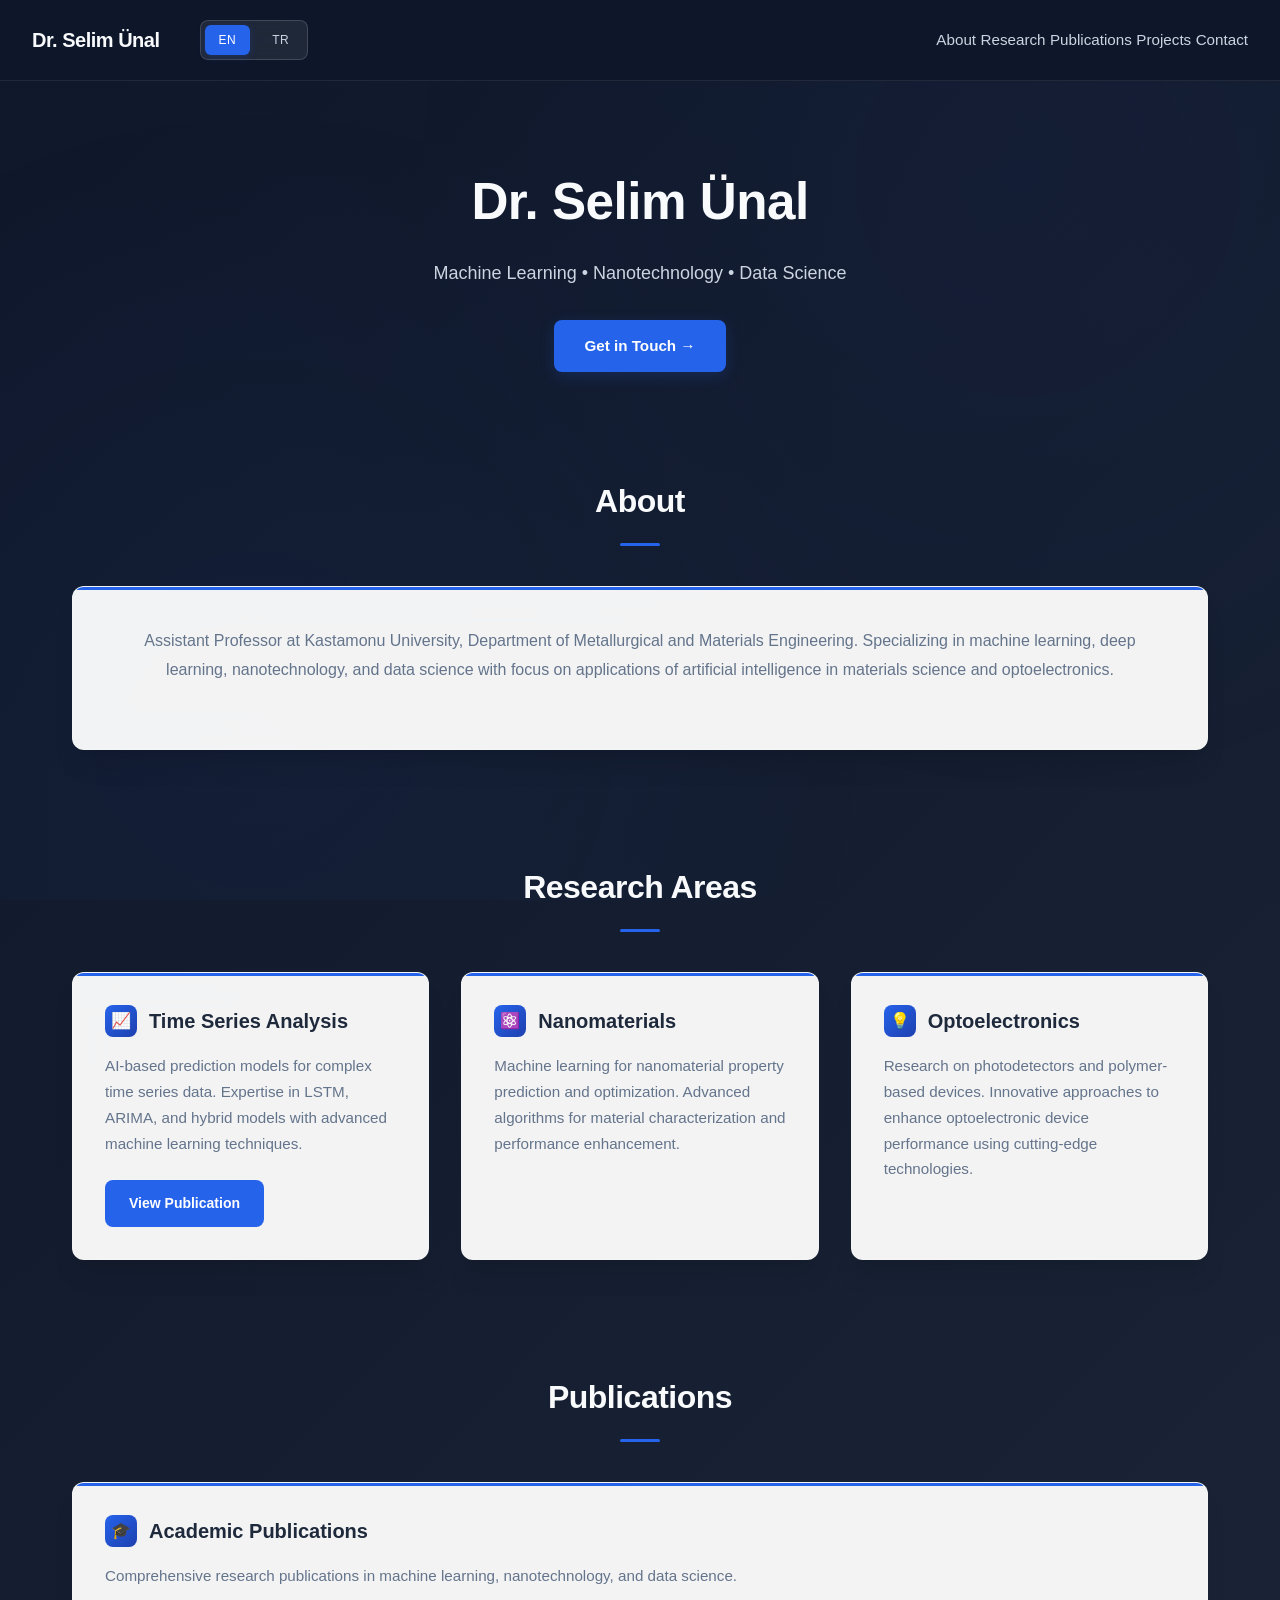
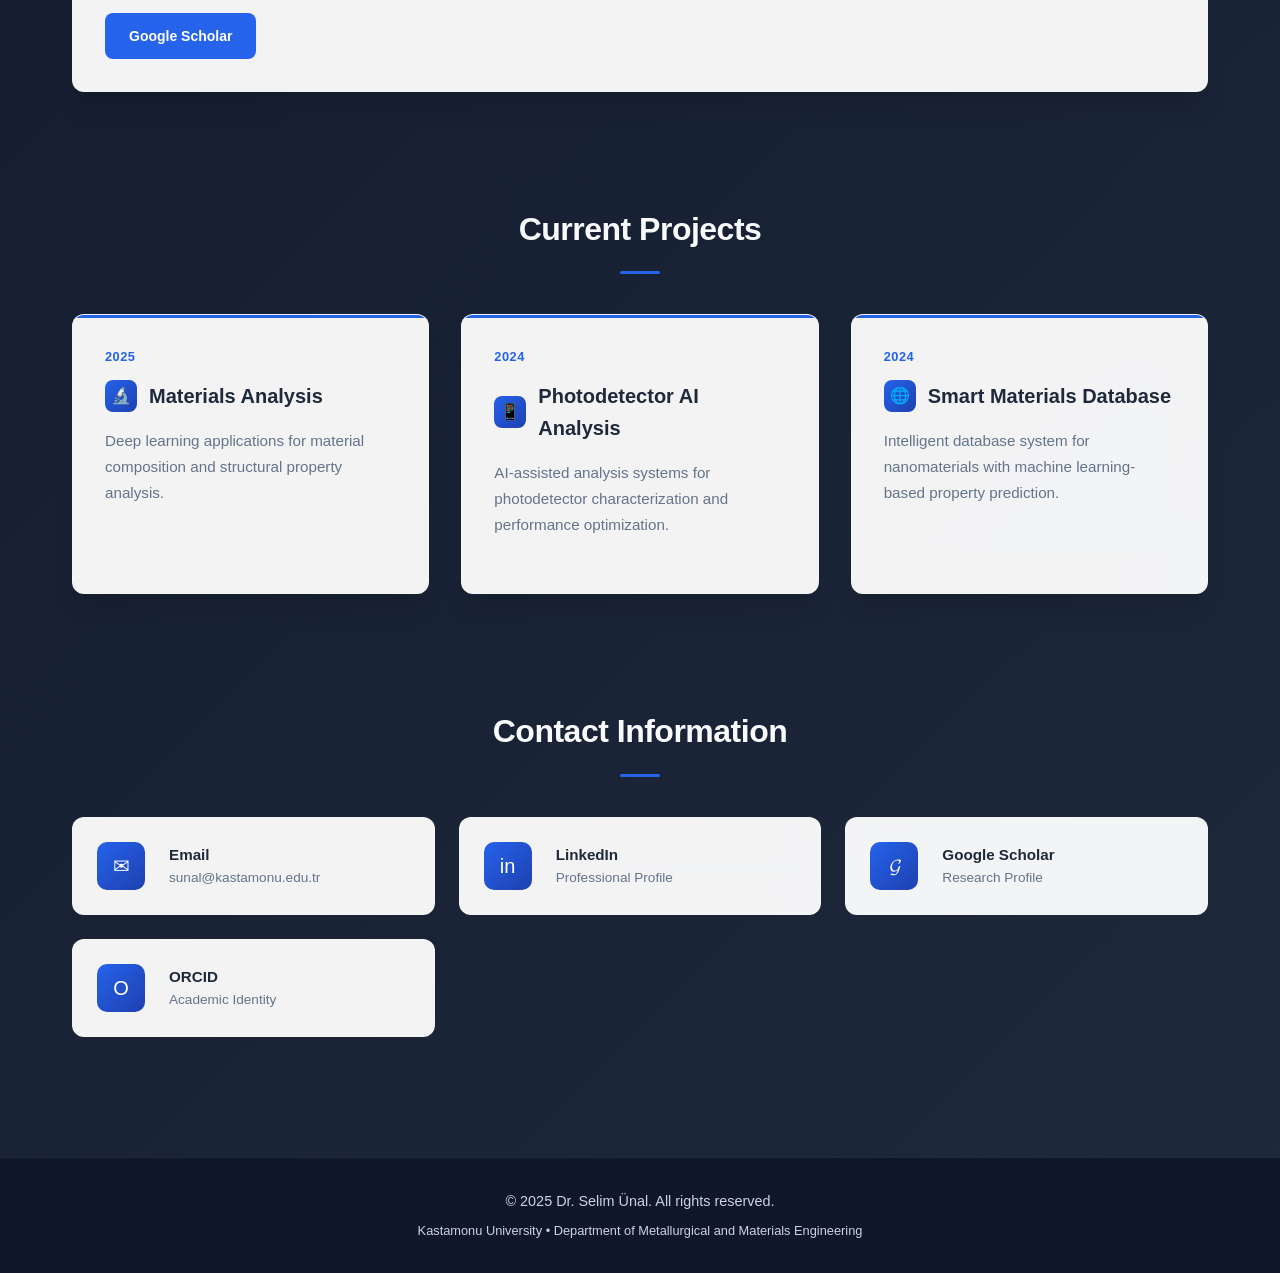
==== commit e813fbb9: "Update print statement from 'Hello' to 'Goodbye'" ====
--- a/index.html
+++ b/index.html
@@ -1,947 +1,696 @@
 <!DOCTYPE html>
 <html lang="en">
 <head>
-  <!-- Google tag (gtag.js) -->
-<script async src="https://www.googletagmanager.com/gtag/js?id=G-P07H1JJFPR"></script>
-<script>
-  window.dataLayer = window.dataLayer || [];
-  function gtag(){dataLayer.push(arguments);}
-  gtag('js', new Date());
-
-  gtag('config', 'G-P07H1JJFPR');
-</script>
-  <link rel="preload" href="/fonts/inter.woff2" as="font" type="font/woff2" crossorigin="anonymous">
-  <link rel="preload" href="/images/hero-bg.jpg" as="image">
-  <link rel="preload" href="/scripts/main.js" as="script">
-  <link rel="preload" href="/styles/main.css" as="style">
-
-  <meta charset="UTF-8">
-  <meta name="viewport" content="width=device-width, initial-scale=1.0">
-  <meta name="description" content="Dr. Selim Ünal | Machine Learning, Nanotechnology and Data Science">
-  <title>Dr. Selim Ünal - Academic Portfolio</title>
-  
-  <style>
-    * {
-      margin: 0;
-      padding: 0;
-      box-sizing: border-box;
-    }
-
-    :root {
-      --primary-color: #0F172A;
-      --secondary-color: #1E293B;
-      --accent-color: #3B82F6;
-      --accent-hover: #2563EB;
-      --text-primary: #F8FAFC;
-      --text-secondary: #CBD5E1;
-      --text-dark: #1E293B;
-      --surface: #1E293B;
-      --surface-light: #334155;
-      --gradient-bg: linear-gradient(135deg, #0F172A 0%, #1E293B 100%);
-      --card-bg: rgba(255, 255, 255, 0.95);
-      --shadow: 0 20px 25px -5px rgba(0, 0, 0, 0.1), 0 10px 10px -5px rgba(0, 0, 0, 0.04);
-      --shadow-hover: 0 25px 50px -12px rgba(0, 0, 0, 0.25);
-      --success-color: #10B981;
-      --warning-color: #F59E0B;
-    }
-
-    body {
-      font-family: 'Inter', -apple-system, BlinkMacSystemFont, 'Segoe UI', system-ui, sans-serif;
-      line-height: 1.7;
-      background: var(--gradient-bg);
-      color: var(--text-dark);
-      overflow-x: hidden;
-      transition: all 0.3s ease;
-    }
-
-    /* Language transition effects */
-    .lang-transition {
-      opacity: 0.7;
-      transform: translateX(10px);
-      transition: all 0.3s ease;
-    }
-
-    .lang-transition.active {
-      opacity: 1;
-      transform: translateX(0);
-    }
-
-    /* Animated background */
-    body::before {
-      content: '';
-      position: fixed;
-      top: 0;
-      left: 0;
-      width: 100%;
-      height: 100%;
-      background: 
-        radial-gradient(circle at 20% 80%, rgba(120, 119, 198, 0.1) 0%, transparent 50%),
-        radial-gradient(circle at 80% 20%, rgba(255, 119, 198, 0.1) 0%, transparent 50%);
-      pointer-events: none;
-      z-index: -1;
-      animation: backgroundShift 20s ease-in-out infinite alternate;
-    }
-
-    @keyframes backgroundShift {
-      0% { transform: scale(1) rotate(0deg); }
-      100% { transform: scale(1.1) rotate(1deg); }
-    }
-
-    /* Language switcher */
-    .language-switcher {
-      display: flex;
-      align-items: center;
-      gap: 0.5rem;
-      background: rgba(255, 255, 255, 0.1);
-      backdrop-filter: blur(10px);
-      border: 1px solid rgba(255, 255, 255, 0.2);
-      border-radius: 25px;
-      padding: 0.25rem;
-      transition: all 0.3s ease;
-    }
-
-    .language-switcher:hover {
-      background: rgba(255, 255, 255, 0.15);
-      border-color: rgba(59, 130, 246, 0.3);
-    }
-
-    .lang-btn {
-      padding: 0.5rem 1rem;
-      background: transparent;
-      border: none;
-      color: var(--text-secondary);
-      border-radius: 20px;
-      cursor: pointer;
-      font-weight: 500;
-      font-size: 0.875rem;
-      transition: all 0.3s ease;
-      display: flex;
-      align-items: center;
-      gap: 0.25rem;
-    }
-
-    .lang-btn.active {
-      background: var(--accent-color);
-      color: white;
-      box-shadow: 0 4px 12px rgba(59, 130, 246, 0.3);
-    }
-
-    .lang-btn:hover:not(.active) {
-      color: var(--text-primary);
-      background: rgba(255, 255, 255, 0.1);
-    }
-
-    /* Header */
-    header {
-      background: rgba(15, 23, 42, 0.95);
-      backdrop-filter: blur(20px);
-      border-bottom: 1px solid rgba(255, 255, 255, 0.1);
-      padding: 0rem 0;
-      position: sticky;
-      top: 0;
-      z-index: 1000;
-      transition: all 0.3s ease;
-    }
-
-    .header-content {
-      max-width: 1500px;
-      margin: 0 auto;
-      display: flex;
-      justify-content: space-between;
-      align-items: center;
-      padding: 0 2rem;
-      gap: 1rem;
-    }
-
-    .header-left {
-      display: flex;
-      align-items: center;
-      gap: 2rem;
-    }
-
-    .logo {
-      font-size: 1.75rem;
-      font-weight: 700;
-      color: var(--text-primary);
-      text-decoration: none;
-      background: linear-gradient(135deg, #3B82F6, #8B5CF6);
-      -webkit-background-clip: text;
-      -webkit-text-fill-color: transparent;
-      background-clip: text;
-    }
-
-    nav {
-      display: flex;
-      gap: 2rem;
-    }
-
-    nav a {
-      color: var(--text-secondary);
-      text-decoration: none;
-      font-weight: 500;
-      padding: 0.5rem 1rem;
-      border-radius: 8px;
-      transition: all 0.3s ease;
-      position: relative;
-    }
-
-    nav a::after {
-      content: '';
-      position: absolute;
-      bottom: -2px;
-      left: 50%;
-      width: 0;
-      height: 2px;
-      background: var(--accent-color);
-      transform: translateX(-50%);
-      transition: width 0.3s ease;
-    }
-
-    nav a:hover {
-      color: var(--text-primary);
-      background: rgba(59, 130, 246, 0.1);
-    }
-
-    nav a:hover::after {
-      width: 80%;
-    }
-
-    /* Mobile menu */
-    .mobile-menu-btn {
-      display: none;
-      background: none;
-      border: none;
-      color: var(--text-primary);
-      font-size: 1.5rem;
-      cursor: pointer;
-      padding: 0.5rem;
-    }
-
-    /* Hero Section */
-    .hero {
-      padding: 6rem 2rem 4rem;
-      text-align: center;
-      max-width: 1200px;
-      margin: 0 auto;
-    }
-
-    .hero-title {
-      font-size: clamp(2.5rem, 5vw, 4rem);
-      font-weight: 800;
-      color: var(--text-primary);
-      margin-bottom: 1.5rem;
-      background: linear-gradient(135deg, #F8FAFC, #CBD5E1);
-      -webkit-background-clip: text;
-      -webkit-text-fill-color: transparent;
-      background-clip: text;
-      animation: fadeInUp 1s ease-out;
-    }
-
-    .hero-subtitle {
-      font-size: 1.25rem;
-      color: var(--text-secondary);
-      margin-bottom: 2rem;
-      animation: fadeInUp 1s ease-out 0.2s both;
-    }
-
-    .hero-cta {
-      display: inline-flex;
-      align-items: center;
-      gap: 0.5rem;
-      padding: 1rem 2rem;
-      background: var(--accent-color);
-      color: white;
-      text-decoration: none;
-      border-radius: 12px;
-      font-weight: 600;
-      transition: all 0.3s ease;
-      box-shadow: var(--shadow);
-      animation: fadeInUp 1s ease-out 0.4s both;
-    }
-
-    .hero-cta:hover {
-      background: var(--accent-hover);
-      transform: translateY(-2px);
-      box-shadow: var(--shadow-hover);
-    }
-
-    @keyframes fadeInUp {
-      from {
-        opacity: 0;
-        transform: translateY(30px);
-      }
-      to {
-        opacity: 1;
-        transform: translateY(0);
-      }
-    }
-
-    /* Sections */
-    section {
-      padding: 4rem 2rem;
-      max-width: 1200px;
-      margin: 0 auto;
-    }
-
-    .section-title {
-      font-size: 2.5rem;
-      font-weight: 700;
-      color: var(--text-primary);
-      margin-bottom: 3rem;
-      text-align: center;
-      position: relative;
-    }
-
-    .section-title::after {
-      content: '';
-      position: absolute;
-      bottom: -10px;
-      left: 50%;
-      width: 60px;
-      height: 4px;
-      background: linear-gradient(90deg, var(--accent-color), #8B5CF6);
-      border-radius: 2px;
-      transform: translateX(-50%);
-    }
-
-    /* Cards */
-    .cards-grid {
-      display: grid;
-      grid-template-columns: repeat(auto-fit, minmax(300px, 1fr));
-      gap: 2rem;
-      margin-top: 2rem;
-    }
-
-    .card {
-      background: var(--card-bg);
-      backdrop-filter: blur(20px);
-      border: 1px solid rgba(255, 255, 255, 0.2);
-      border-radius: 20px;
-      padding: 2rem;
-      transition: all 0.3s ease;
-      box-shadow: var(--shadow);
-      position: relative;
-      overflow: hidden;
-    }
-
-    .card::before {
-      content: '';
-      position: absolute;
-      top: 0;
-      left: 0;
-      width: 100%;
-      height: 2px;
-      background: linear-gradient(90deg, var(--accent-color), #8B5CF6);
-    }
-
-    .card:hover {
-      transform: translateY(-8px);
-      box-shadow: var(--shadow-hover);
-      border-color: rgba(59, 130, 246, 0.3);
-    }
-
-    .card h3 {
-      font-size: 1.5rem;
-      font-weight: 600;
-      color: var(--text-dark);
-      margin-bottom: 1rem;
-      display: flex;
-      align-items: center;
-      gap: 0.5rem;
-    }
-
-    .card-icon {
-      width: 24px;
-      height: 24px;
-      background: linear-gradient(135deg, var(--accent-color), #8B5CF6);
-      border-radius: 6px;
-      display: flex;
-      align-items: center;
-      justify-content: center;
-      color: white;
-      font-size: 0.875rem;
-    }
-
-    .card p {
-      color: #64748B;
-      line-height: 1.6;
-      margin-bottom: 1.5rem;
-    }
-
-    .card-date {
-      font-size: 0.875rem;
-      color: var(--accent-color);
-      font-weight: 600;
-      margin-bottom: 0.5rem;
-    }
-
-    /* Status badges */
-    .status-badge {
-      display: inline-flex;
-      align-items: center;
-      gap: 0.25rem;
-      padding: 0.25rem 0.75rem;
-      border-radius: 20px;
-      font-size: 0.75rem;
-      font-weight: 600;
-      margin-left: auto;
-    }
-
-    .status-available {
-      background: rgba(16, 185, 129, 0.1);
-      color: var(--success-color);
-      border: 1px solid rgba(16, 185, 129, 0.2);
-    }
-
-    .status-coming-soon {
-      background: rgba(245, 158, 11, 0.1);
-      color: var(--warning-color);
-      border: 1px solid rgba(245, 158, 11, 0.2);
-    }
-
-    /* Buttons */
-    .btn {
-      display: inline-flex;
-      align-items: center;
-      gap: 0.5rem;
-      padding: 0.75rem 1.5rem;
-      background: var(--accent-color);
-      color: white;
-      text-decoration: none;
-      border-radius: 10px;
-      font-weight: 500;
-      transition: all 0.3s ease;
-      border: none;
-      cursor: pointer;
-      font-size: 0.875rem;
-    }
-
-    .btn:hover {
-      background: var(--accent-hover);
-      transform: translateY(-2px);
-      box-shadow: 0 8px 25px rgba(59, 130, 246, 0.3);
-    }
-
-    .btn-secondary {
-      background: transparent;
-      color: var(--accent-color);
-      border: 2px solid var(--accent-color);
-    }
-
-    .btn-secondary:hover {
-      background: var(--accent-color);
-      color: white;
-    }
-
-    .btn-success {
-      background: var(--success-color);
-    }
-
-    .btn-success:hover {
-      background: #059669;
-    }
-
-    /* About section special styling */
-    .about-content {
-      background: var(--card-bg);
-      backdrop-filter: blur(20px);
-      border: 1px solid rgba(255, 255, 255, 0.2);
-      border-radius: 20px;
-      padding: 3rem;
-      text-align: center;
-      box-shadow: var(--shadow);
-      position: relative;
-      overflow: hidden;
-    }
-
-    .about-content::before {
-      content: '';
-      position: absolute;
-      top: 0;
-      left: 0;
-      width: 100%;
-      height: 4px;
-      background: linear-gradient(90deg, var(--accent-color), #8B5CF6);
-    }
-
-    .about-content p {
-      font-size: 1.125rem;
-      color: #64748B;
-      margin-bottom: 2rem;
-      line-height: 1.7;
-    }
-
-    /* Class Notes Section */
-    .notes-grid {
-      display: grid;
-      grid-template-columns: repeat(auto-fit, minmax(280px, 1fr));
-      gap: 1.5rem;
-      margin-top: 2rem;
-    }
-
-    .note-item {
-      background: var(--card-bg);
-      backdrop-filter: blur(20px);
-      border: 1px solid rgba(255, 255, 255, 0.2);
-      border-radius: 15px;
-      padding: 1.5rem;
-      transition: all 0.3s ease;
-      box-shadow: var(--shadow);
-      position: relative;
-      overflow: hidden;
-    }
-
-    .note-item::before {
-      content: '';
-      position: absolute;
-      top: 0;
-      left: 0;
-      width: 100%;
-      height: 2px;
-      background: linear-gradient(90deg, var(--accent-color), #8B5CF6);
-    }
-
-    .note-item:hover {
-      transform: translateY(-5px);
-      box-shadow: var(--shadow-hover);
-      border-color: rgba(59, 130, 246, 0.3);
-    }
-
-    .note-header {
-      display: flex;
-      align-items: flex-start;
-      justify-content: space-between;
-      margin-bottom: 1rem;
-      flex-wrap: wrap;
-      gap: 0.5rem;
-    }
-
-    .note-title {
-      font-size: 1.25rem;
-      font-weight: 600;
-      color: var(--text-dark);
-      margin: 0;
-    }
-
-    .note-semester {
-      font-size: 0.875rem;
-      color: var(--accent-color);
-      font-weight: 500;
-    }
-
-    .note-description {
-      color: #64748B;
-      margin-bottom: 1.5rem;
-      line-height: 1.6;
-    }
-
-    .note-actions {
-      display: flex;
-      gap: 0.75rem;
-      flex-wrap: wrap;
-    }
-
-    /* Contact section */
-    .contact-grid {
-      display: grid;
-      grid-template-columns: repeat(auto-fit, minmax(250px, 1fr));
-      gap: 1.5rem;
-      margin-top: 2rem;
-    }
-
-    .contact-item {
-      display: flex;
-      align-items: center;
-      gap: 1rem;
-      padding: 1.5rem;
-      background: var(--card-bg);
-      backdrop-filter: blur(20px);
-      border: 1px solid rgba(255, 255, 255, 0.2);
-      border-radius: 15px;
-      transition: all 0.3s ease;
-      text-decoration: none;
-      color: var(--text-dark);
-    }
-
-    .contact-item:hover {
-      transform: translateY(-3px);
-      box-shadow: var(--shadow);
-      border-color: rgba(59, 130, 246, 0.3);
-    }
-
-    .contact-icon {
-      width: 48px;
-      height: 48px;
-      background: linear-gradient(135deg, var(--accent-color), #8B5CF6);
-      border-radius: 12px;
-      display: flex;
-      align-items: center;
-      justify-content: center;
-      color: white;
-      font-size: 1.25rem;
-    }
-
-    /* Footer */
-    footer {
-      background: rgba(15, 23, 42, 0.95);
-      backdrop-filter: blur(20px);
-      border-top: 1px solid rgba(255, 255, 255, 0.1);
-      color: var(--text-secondary);
-      text-align: center;
-      padding: 2rem;
-      margin-top: 4rem;
-    }
-
-    /* Language content visibility */
-    .lang-content {
-      display: none;
-      opacity: 0;
-      transform: translateX(20px);
-      transition: all 0.3s ease;
-    }
-
-    .lang-content.active {
-      display: block;
-      opacity: 1;
-      transform: translateX(0);
-    }
-
-    .lang-content.show {
-      animation: slideInFromRight 0.5s ease-out forwards;
-    }
+    <link rel="preload" href="/fonts/inter.woff2" as="font" type="font/woff2" crossorigin="anonymous">
+    <link rel="preload" href="/images/hero-bg.jpg" as="image">
+    <link rel="preload" href="/scripts/main.js" as="script">
+    <link rel="preload" href="/styles/main.css" as="style">
+    <!-- Google tag (gtag.js) -->
+    <script async src="https://www.googletagmanager.com/gtag/js?id=G-P07H1JJFPR"></script>
+    <script>
+        window.dataLayer = window.dataLayer || [];
+        function gtag(){dataLayer.push(arguments);}
+        gtag('js', new Date());
+        gtag('config', 'G-P07H1JJFPR');
+    </script>
+
+    <meta charset="UTF-8">
+    <meta name="viewport" content="width=device-width, initial-scale=1.0">
+    <meta name="description" content="Dr. Selim Ünal | Machine Learning, Nanotechnology and Data Science">
+    <title>Dr. Selim Ünal - Academic Portfolio</title>
     
-    .nav-lang-wrapper.active {
-      display: contents; /* Allows nav items to flow correctly */
-    }
-
-
-    @keyframes slideInFromRight {
-      from {
-        opacity: 0;
-        transform: translateX(30px);
-      }
-      to {
-        opacity: 1;
-        transform: translateX(0);
-      }
-    }
-
-    /* Responsive Design */
-    @media (max-width: 1008px) {
-      .header-content {
-        padding: 0 1rem;
-      }
-
-      .header-left {
-        gap: 1rem;
-      }
-
-      nav {
-        display: none;
-        position: relative;
-        top: 100%;
-        left: 0;
-        width: 100%;
-        background: rgba(15, 23, 42, 0.98);
-        backdrop-filter: blur(20px);
-        border-bottom: 1px solid rgba(255, 255, 255, 0.1);
-        flex-direction: column;
-        padding: 1rem;
-        gap: 0.5rem;
-      }
-      
-      nav .lang-content.active {
-          display: flex;
-          flex-direction: column;
-          align-items: center;
-          gap: 0.5rem;
-      }
-
-      nav.active {
-        display: flex;
-      }
-
-      .mobile-menu-btn {
-        display: block;
-      }
-
-      .hero {
-        padding: 4rem 1rem 2rem;
-      }
-
-      section {
-        padding: 3rem 1rem;
-      }
-
-      .cards-grid {
-        grid-template-columns: 1fr;
-        gap: 1.5rem;
-      }
-
-      .contact-grid {
-        grid-template-columns: 1fr;
-      }
-
-      .notes-grid {
-        grid-template-columns: 1fr;
-      }
-
-      .about-content {
-        padding: 2rem;
-      }
-
-      .note-actions {
-        justify-content: center;
-      }
-
-      .language-switcher {
-        order: -1;
-      }
-    }
-
-    /* Smooth scrolling */
-    html {
-      scroll-behavior: smooth;
-    }
-
-    /* Loading animation */
-    .fade-in {
-      opacity: 0;
-      transform: translateY(20px);
-      transition: all 0.6s ease;
-    }
-
-    .fade-in.visible {
-      opacity: 1;
-      transform: translateY(0);
-    }
-
-    /* Download indicator */
-    .download-info {
-      display: flex;
-      align-items: center;
-      gap: 0.5rem;
-      font-size: 0.75rem;
-      color: #64748B;
-      margin-top: 0.5rem;
-    }
-
-    /* Flag icons */
-    .flag-icon {
-      width: 16px;
-      height: 12px;
-      border-radius: 2px;
-      display: inline-block;
-    }
-
-    .flag-en{
-  width: 16px;
-  height: 8px; /* Height is 8px to maintain the 2:1 ratio */
-  border-radius: 2px;
-  position: relative;
-  overflow: hidden; /* Hides parts of the background outside the radius */
-  background:
-    /* Red Cross */
-    linear-gradient(180deg, transparent 3.2px, #c8102e 3.2px, #c8102e 4.8px, transparent 4.8px),
-    linear-gradient(90deg, transparent 7.2px, #c8102e 7.2px, #c8102e 8.8px, transparent 8.8px),
-    /* White Cross */
-    linear-gradient(180deg, transparent 2.7px, #FFF 2.7px, #FFF 5.3px, transparent 5.3px),
-    linear-gradient(90deg, transparent 6.7px, #FFF 6.7px, #FFF 9.3px, transparent 9.3px),
-    /* Saltires (Diagonal crosses) */
-    linear-gradient(26.565deg, transparent 6.6px, #c8102e 6.6px, #c8102e 7.1px, transparent 7.1px) 0 0 / 8px 100% no-repeat,
-    linear-gradient(-26.565deg, transparent 7.1px, #c8102e 7.1px, #c8102e 7.7px, transparent 7.7px) 8px 0 / 8px 100% no-repeat,
-    linear-gradient(26.565deg, transparent 7.1px, #c8102e 7.1px, #c8102e 7.7px, transparent 7.7px) 8px 4px / 8px 100% no-repeat,
-    linear-gradient(-26.565deg, transparent 6.6px, #c8102e 6.6px, #c8102e 7.1px, transparent 7.1px) 0 4px / 8px 100% no-repeat,
-    linear-gradient(26.565deg, transparent 6.3px, #FFF 6.3px, #FFF 7.9px, transparent 7.9px),
-    linear-gradient(-26.565deg, transparent 6.3px, #FFF 6.3px, #FFF 7.9px, transparent 7.9px),
-    /* Blue background */
-    #012169;
-}
-
-/* The main flag container */
-.flag-tr{
-  width: 20px;
-  height: 12px;
-  border-radius: 2px; /* You can add this if you like */
-  position: relative;
-  overflow: hidden;
-  background-color: #E30A17; /* Red background */
-}
-
-/* Creates the white circle for the crescent */
-.flag-tr::before {
-  content: '';
-  position: absolute;
-  top: 3px;    /* Vertically centered */
-  left: 4px;   /* Positioned from left */
-  width: 6px;
-  height: 6px;
-  border-radius: 50%;
-  background-color: white;
-}
-
-/* Creates the red "cutout" for the crescent and the star */
-.flag-tr::after {
-  /* The 'content' is the star character */
-  content: '★';
-  position: absolute;
-  top: 3px;
-  left: 9px;
-  font-size: 5px;
-  line-height: 1;
-  color: white;
-
-  /* This box-shadow creates a red circle on top of the white one,
-     forming the crescent shape. */
-  box-shadow: -1.5px 0 0 1px #E30A17;
-  border-radius: 50%;
-}
-  </style>
+    <style>
+        * {
+            margin: 0;
+            padding: 0;
+            box-sizing: border-box;
+        }
+
+        :root {
+            --primary-color: #0F172A;
+            --secondary-color: #1E293B;
+            --accent-color: #2563EB;
+            --accent-hover: #1E40AF;
+            --text-primary: #F8FAFC;
+            --text-secondary: #CBD5E1;
+            --text-dark: #1E293B;
+            --surface: #1E293B;
+            --surface-light: #334155;
+            --gradient-bg: linear-gradient(135deg, #0F172A 0%, #1E293B 100%);
+            --card-bg: rgba(255, 255, 255, 0.95);
+            --shadow: 0 20px 25px -5px rgba(0, 0, 0, 0.1), 0 10px 10px -5px rgba(0, 0, 0, 0.04);
+            --shadow-hover: 0 25px 50px -12px rgba(0, 0, 0, 0.25);
+            --success-color: #10B981;
+            --warning-color: #F59E0B;
+        }
+
+        body {
+            font-family: -apple-system, BlinkMacSystemFont, 'Segoe UI', Roboto, Oxygen, Ubuntu, Cantarell, sans-serif;
+            line-height: 1.6;
+            background: var(--gradient-bg);
+            color: var(--text-dark);
+            overflow-x: hidden;
+            transition: all 0.3s ease;
+        }
+
+        /* Animated background */
+        body::before {
+            content: '';
+            position: fixed;
+            top: 0;
+            left: 0;
+            width: 100%;
+            height: 100%;
+            background: 
+                radial-gradient(circle at 20% 80%, rgba(37, 99, 235, 0.05) 0%, transparent 50%),
+                radial-gradient(circle at 80% 20%, rgba(30, 64, 175, 0.05) 0%, transparent 50%);
+            pointer-events: none;
+            z-index: -1;
+            animation: backgroundShift 20s ease-in-out infinite alternate;
+        }
+
+        @keyframes backgroundShift {
+            0% { transform: scale(1) rotate(0deg); }
+            100% { transform: scale(1.05) rotate(0.5deg); }
+        }
+
+        /* Language switcher */
+        .language-switcher {
+            display: flex;
+            align-items: center;
+            gap: 0.5rem;
+            background: rgba(255, 255, 255, 0.08);
+            backdrop-filter: blur(10px);
+            border: 1px solid rgba(255, 255, 255, 0.15);
+            border-radius: 8px;
+            padding: 0.25rem;
+            transition: all 0.3s ease;
+        }
+
+        .language-switcher:hover {
+            background: rgba(255, 255, 255, 0.12);
+            border-color: rgba(37, 99, 235, 0.3);
+        }
+
+        .lang-btn {
+            padding: 0.5rem 0.875rem;
+            background: transparent;
+            border: none;
+            color: var(--text-secondary);
+            border-radius: 6px;
+            cursor: pointer;
+            font-weight: 500;
+            font-size: 0.75rem;
+            transition: all 0.3s ease;
+            display: flex;
+            align-items: center;
+            gap: 0.375rem;
+            text-transform: uppercase;
+            letter-spacing: 0.5px;
+        }
+
+        .lang-btn.active {
+            background: var(--accent-color);
+            color: white;
+            box-shadow: 0 2px 8px rgba(37, 99, 235, 0.2);
+        }
+
+        .lang-btn:hover:not(.active) {
+            color: var(--text-primary);
+            background: rgba(255, 255, 255, 0.08);
+        }
+
+        /* Header */
+        header {
+            background: rgba(15, 23, 42, 0.92);
+            backdrop-filter: blur(20px);
+            border-bottom: 1px solid rgba(255, 255, 255, 0.08);
+            padding: 0;
+            position: sticky;
+            top: 0;
+            z-index: 1000;
+            transition: all 0.3s ease;
+        }
+
+        .header-content {
+            max-width: 1400px;
+            margin: 0 auto;
+            display: flex;
+            justify-content: space-between;
+            align-items: center;
+            padding: 1.25rem 2rem;
+            gap: 2rem;
+        }
+
+        .header-left {
+            display: flex;
+            align-items: center;
+            gap: 2.5rem;
+        }
+
+        .logo {
+            font-size: 1.25rem;
+            font-weight: 600;
+            color: var(--text-primary);
+            text-decoration: none;
+            letter-spacing: -0.5px;
+        }
+
+        nav {
+            display: flex;
+            gap: 2.5rem;
+        }
+
+        nav a {
+            color: var(--text-secondary);
+            text-decoration: none;
+            font-weight: 500;
+            font-size: 0.95rem;
+            padding: 0.5rem 0;
+            border-radius: 4px;
+            transition: all 0.3s ease;
+            position: relative;
+        }
+
+        nav a::after {
+            content: '';
+            position: absolute;
+            bottom: -4px;
+            left: 0;
+            width: 0;
+            height: 2px;
+            background: var(--accent-color);
+            transition: width 0.3s ease;
+        }
+
+        nav a:hover {
+            color: var(--text-primary);
+        }
+
+        nav a:hover::after {
+            width: 100%;
+        }
+
+        /* Mobile menu */
+        .mobile-menu-btn {
+            display: none;
+            background: none;
+            border: none;
+            color: var(--text-primary);
+            font-size: 1.5rem;
+            cursor: pointer;
+            padding: 0.5rem;
+        }
+
+        /* Hero Section */
+        .hero {
+            padding: 5rem 2rem 3rem;
+            text-align: center;
+            max-width: 1000px;
+            margin: 0 auto;
+        }
+
+        .hero-title {
+            font-size: clamp(2rem, 4vw, 3.5rem);
+            font-weight: 700;
+            color: var(--text-primary);
+            margin-bottom: 1rem;
+            letter-spacing: -0.5px;
+        }
+
+        .hero-subtitle {
+            font-size: 1.125rem;
+            color: var(--text-secondary);
+            margin-bottom: 2rem;
+            font-weight: 400;
+            animation: fadeInUp 1s ease-out 0.2s both;
+        }
+
+        .hero-cta {
+            display: inline-flex;
+            align-items: center;
+            gap: 0.5rem;
+            padding: 0.875rem 1.875rem;
+            background: var(--accent-color);
+            color: white;
+            text-decoration: none;
+            border-radius: 8px;
+            font-weight: 600;
+            font-size: 0.95rem;
+            transition: all 0.3s ease;
+            box-shadow: 0 4px 15px rgba(37, 99, 235, 0.2);
+            animation: fadeInUp 1s ease-out 0.4s both;
+        }
+
+        .hero-cta:hover {
+            background: var(--accent-hover);
+            transform: translateY(-2px);
+            box-shadow: 0 6px 20px rgba(37, 99, 235, 0.3);
+        }
+
+        @keyframes fadeInUp {
+            from {
+                opacity: 0;
+                transform: translateY(20px);
+            }
+            to {
+                opacity: 1;
+                transform: translateY(0);
+            }
+        }
+
+        /* Sections */
+        section {
+            padding: 3.5rem 2rem;
+            max-width: 1200px;
+            margin: 0 auto;
+        }
+
+        .section-title {
+            font-size: 2rem;
+            font-weight: 700;
+            color: var(--text-primary);
+            margin-bottom: 2.5rem;
+            text-align: center;
+            letter-spacing: -0.5px;
+        }
+
+        .section-title::after {
+            content: '';
+            display: block;
+            width: 40px;
+            height: 3px;
+            background: var(--accent-color);
+            border-radius: 2px;
+            margin: 1rem auto 0;
+        }
+
+        /* Cards */
+        .cards-grid {
+            display: grid;
+            grid-template-columns: repeat(auto-fit, minmax(320px, 1fr));
+            gap: 2rem;
+            margin-top: 2rem;
+        }
+
+        .card {
+            background: var(--card-bg);
+            backdrop-filter: blur(20px);
+            border: 1px solid rgba(255, 255, 255, 0.15);
+            border-radius: 12px;
+            padding: 2rem;
+            transition: all 0.3s ease;
+            box-shadow: var(--shadow);
+            position: relative;
+            overflow: hidden;
+        }
+
+        .card::before {
+            content: '';
+            position: absolute;
+            top: 0;
+            left: 0;
+            width: 100%;
+            height: 3px;
+            background: var(--accent-color);
+        }
+
+        .card:hover {
+            transform: translateY(-6px);
+            box-shadow: var(--shadow-hover);
+            border-color: rgba(37, 99, 235, 0.2);
+        }
+
+        .card h3 {
+            font-size: 1.25rem;
+            font-weight: 600;
+            color: var(--text-dark);
+            margin-bottom: 1rem;
+            display: flex;
+            align-items: center;
+            gap: 0.75rem;
+        }
+
+        .card-icon {
+            width: 32px;
+            height: 32px;
+            background: linear-gradient(135deg, var(--accent-color), #1e40af);
+            border-radius: 8px;
+            display: flex;
+            align-items: center;
+            justify-content: center;
+            color: white;
+            font-size: 1rem;
+            flex-shrink: 0;
+        }
+
+        .card p {
+            color: #64748B;
+            line-height: 1.7;
+            margin-bottom: 1.5rem;
+            font-size: 0.95rem;
+        }
+
+        .card-date {
+            font-size: 0.8rem;
+            color: var(--accent-color);
+            font-weight: 600;
+            margin-bottom: 0.75rem;
+            text-transform: uppercase;
+            letter-spacing: 0.5px;
+        }
+
+        /* Buttons */
+        .btn {
+            display: inline-flex;
+            align-items: center;
+            gap: 0.5rem;
+            padding: 0.75rem 1.5rem;
+            background: var(--accent-color);
+            color: white;
+            text-decoration: none;
+            border-radius: 8px;
+            font-weight: 600;
+            font-size: 0.875rem;
+            transition: all 0.3s ease;
+            border: none;
+            cursor: pointer;
+        }
+
+        .btn:hover {
+            background: var(--accent-hover);
+            transform: translateY(-2px);
+            box-shadow: 0 6px 20px rgba(37, 99, 235, 0.3);
+        }
+
+        .btn-secondary {
+            background: transparent;
+            color: var(--accent-color);
+            border: 2px solid var(--accent-color);
+        }
+
+        .btn-secondary:hover {
+            background: var(--accent-color);
+            color: white;
+        }
+
+        /* About section */
+        .about-content {
+            background: var(--card-bg);
+            backdrop-filter: blur(20px);
+            border: 1px solid rgba(255, 255, 255, 0.15);
+            border-radius: 12px;
+            padding: 2.5rem;
+            text-align: center;
+            box-shadow: var(--shadow);
+            position: relative;
+            overflow: hidden;
+        }
+
+        .about-content::before {
+            content: '';
+            position: absolute;
+            top: 0;
+            left: 0;
+            width: 100%;
+            height: 3px;
+            background: var(--accent-color);
+        }
+
+        .about-content p {
+            font-size: 1rem;
+            color: #64748B;
+            margin-bottom: 1.5rem;
+            line-height: 1.8;
+        }
+
+        /* Contact section */
+        .contact-grid {
+            display: grid;
+            grid-template-columns: repeat(auto-fit, minmax(280px, 1fr));
+            gap: 1.5rem;
+            margin-top: 2rem;
+        }
+
+        .contact-item {
+            display: flex;
+            align-items: center;
+            gap: 1.5rem;
+            padding: 1.5rem;
+            background: var(--card-bg);
+            backdrop-filter: blur(20px);
+            border: 1px solid rgba(255, 255, 255, 0.15);
+            border-radius: 12px;
+            transition: all 0.3s ease;
+            text-decoration: none;
+            color: var(--text-dark);
+        }
+
+        .contact-item:hover {
+            transform: translateY(-3px);
+            box-shadow: var(--shadow);
+            border-color: rgba(37, 99, 235, 0.2);
+        }
+
+        .contact-icon {
+            width: 48px;
+            height: 48px;
+            background: linear-gradient(135deg, var(--accent-color), #1e40af);
+            border-radius: 10px;
+            display: flex;
+            align-items: center;
+            justify-content: center;
+            color: white;
+            font-size: 1.25rem;
+            flex-shrink: 0;
+        }
+
+        /* Footer */
+        footer {
+            background: rgba(15, 23, 42, 0.92);
+            backdrop-filter: blur(20px);
+            border-top: 1px solid rgba(255, 255, 255, 0.08);
+            color: var(--text-secondary);
+            text-align: center;
+            padding: 2rem;
+            margin-top: 4rem;
+            font-size: 0.9rem;
+        }
+
+        /* Language content visibility */
+        .lang-content {
+            display: none;
+            opacity: 0;
+            transform: translateX(20px);
+            transition: all 0.3s ease;
+        }
+
+        .lang-content.active {
+            display: block;
+            opacity: 1;
+            transform: translateX(0);
+        }
+
+        @keyframes slideInFromRight {
+            from {
+                opacity: 0;
+                transform: translateX(30px);
+            }
+            to {
+                opacity: 1;
+                transform: translateX(0);
+            }
+        }
+
+        /* Responsive Design */
+        @media (max-width: 1008px) {
+            .header-content {
+                padding: 1rem;
+            }
+
+            .header-left {
+                gap: 1.5rem;
+            }
+
+            nav {
+                display: none;
+                position: absolute;
+                top: 100%;
+                left: 0;
+                right: 0;
+                background: rgba(15, 23, 42, 0.98);
+                backdrop-filter: blur(20px);
+                border-bottom: 1px solid rgba(255, 255, 255, 0.08);
+                flex-direction: column;
+                padding: 1rem;
+                gap: 0.5rem;
+            }
+
+            nav.active {
+                display: flex;
+            }
+
+            .mobile-menu-btn {
+                display: block;
+            }
+
+            .hero {
+                padding: 3rem 1rem 2rem;
+            }
+
+            section {
+                padding: 2.5rem 1rem;
+            }
+
+            .cards-grid {
+                grid-template-columns: 1fr;
+            }
+
+            .contact-grid {
+                grid-template-columns: 1fr;
+            }
+
+            .about-content {
+                padding: 1.75rem;
+            }
+        }
+
+        /* Smooth scrolling */
+        html {
+            scroll-behavior: smooth;
+        }
+
+        /* Loading animation */
+        .fade-in {
+            opacity: 0;
+            transform: translateY(20px);
+            transition: all 0.6s ease;
+        }
+
+        .fade-in.visible {
+            opacity: 1;
+            transform: translateY(0);
+        }
+    </style>
 </head>
 <body>
 
-  <header>
-    <div class="header-content">
-      <div class="header-left">
-        <a href="#" class="logo">Selim Ünal, Ph.D.</a>
-        <div class="language-switcher">
-          <button class="lang-btn active" onclick="switchLanguage('en')" data-lang="en">
-            <span class="flag-icon flag-en"></span>
-            EN
-          </button>
-          <button class="lang-btn" onclick="switchLanguage('tr')" data-lang="tr">
-            <span class="flag-icon flag-tr"></span>
-            TR
-          </button>
-        </div>
-      </div>
-      <nav id="nav">
-        <div class="lang-content" id="nav-en">
-          <a href="#about">About</a>
-          <a href="#research">Research</a>
-          <a href="#publications">Publications</a>
-          <a href="#teaching">Teaching</a>
-          <a href="#class-notes">Class Notes</a>
-          <a href="#projects">Projects</a>
-          <a href="#contact">Contact</a>
-        </div>
-        <div class="lang-content" id="nav-tr">
-          <a href="#about">Hakkında</a>
-          <a href="#research">Araştırma</a>
-          <a href="#publications">Yayınlar</a>
-          <a href="#teaching">Öğretim</a>
-          <a href="#class-notes">Ders Notları</a>
-          <a href="#projects">Projeler</a>
-          <a href="#contact">İletişim</a>
-        </div>
-      </nav>
-      <button class="mobile-menu-btn" onclick="toggleMenu()">☰</button>
-    </div>
-  </header>
-
-  <section class="hero">
-    <div class="lang-content" id="hero-en">
-            <p class="hero-subtitle">Machine Learning, Nanotechnology and Data Science</p>
-      <a href="#contact" class="hero-cta">
-        <span>Get in Touch</span>
-        <span>→</span>
-      </a>
-    </div>
-    <div class="lang-content" id="hero-tr">
-      <p class="hero-subtitle">Makine Öğrenmesi, Nanoteknoloji ve Veri Bilimi</p>
-      <a href="#contact" class="hero-cta">
-        <span>İletişime Geç</span>
-        <span>→</span>
-      </a>
-    </div>
-  </section>
-
-  <section id="about">
-    <div class="lang-content" id="about-en">
-      <h2 class="section-title">About</h2>
-      <div class="about-content fade-in">
-        <p>Asistant Professor at Kastamonu University, Department of Metallurjical and Materials Engineering, specializing in machine learning, 
-          deep learning, nanotechnology and data science. My research involves applications of artificial intelligence technologies in materials 
-          science and optoelectronics, contributing to the development of next-generation technologies and innovative solutions.</p>
-      </div>
-    </div>
-    <div class="lang-content" id="about-tr">
-      <h2 class="section-title">Hakkında</h2>
-      <div class="about-content fade-in">
-        <p>Kastamonu Üniversitesi Metalurji Malzeme Mühendisliği Bölümü'nde Dr. Öğretim Üyesi</p>
-      </div>
-    </div>
-  </section>
-
-  <section id="research">
-    <div class="lang-content" id="research-en">
-      <h2 class="section-title">Research Areas and Publications</h2>
-      <div class="cards-grid">
-        <div class="card fade-in">
-          <h3>
-            <div class="card-icon">📈</div>
-            Time Series Analysis
-          </h3>
-          <p>Developing AI-based prediction models for complex time series data analysis. I specialize in forecasting future values using LSTM, ARIMA, and hybrid models with advanced machine learning techniques.</p>
-          <a href="https://www.sciencedirect.com/science/article/pii/S2590123024002974" target="_blank" class="btn">
-            <span>🔗</span>
-            Link
-        </a>
-        </div>
-  
-        <div class="card fade-in">
-          <h3>
-            <div class="card-icon">⚛️</div>
-            Nanomaterials
-          </h3>
-          <p>Utilizing artificial intelligence algorithms to predict and optimize nanomaterial properties. I apply machine learning techniques for predicting material characteristics and performance optimization.</p>
-        </div>
-        <div class="card fade-in">
-          <h3>
-            <div class="card-icon">💡</div>
-            Optoelectronics
-          </h3>
-          <p>Conducting research on photodetectors and polymer-based devices. I develop innovative approaches to enhance the performance of optoelectronic devices using cutting-edge technologies.</p>
-          <a href="https://advanced.onlinelibrary.wiley.com/doi/full/10.1002/adma.201700222" target="_blank" class="btn">
-            <span>🔗</span>
-            Link
-        </a>
-        </div>
-      </div>
-    </div>
-    <div class="lang-content" id="research-tr">
-      <h2 class="section-title">Araştırma Alanları</h2>
-      <div class="cards-grid">
-        <div class="card fade-in">
-          <h3>
-            <div class="card-icon">📈</div>
-            Zaman Serisi Analizi
-          </h3>
-          <p>Karmaşık zaman serisi verilerinin analizi için yapay zeka tabanlı tahmin modelleri geliştiriyorum. LSTM, ARIMA ve hibrit modeller kullanarak gelişmiş makine öğrenmesi teknikleriyle gelecek değerlerini tahmin etme konusunda uzmanlaşıyorum.</p>
-          <a href="https://www.sciencedirect.com/science/article/pii/S2590123024002974" target="_blank" class="btn">
-            <span>🔗</span>
-            Link
-        </a>
-        </div>
-        <div class="card fade-in">
-          <h3>
-            <div class="card-icon">⚛️</div>
-            Nanomateryaller
-          </h3>
-          <p>Nanomateryal özelliklerini tahmin etmek ve optimize etmek için yapay zeka algoritmalarını kullanıyorum. Malzeme karakteristiklerini tahmin etmek ve performans optimizasyonu için makine öğrenmesi tekniklerini uyguluyorum.</p>
-        </div>
-        <div class="card fade-in">
-          <h3>
-            <div class="card-icon">💡</div>
-            Optoelektronik
-          </h3>
-          <p>Fotodedektörler ve polimer tabanlı cihazlar üzerinde araştırma yapıyorum. En son teknolojileri kullanarak optoelektronik cihazların performansını artırmak için yenilikçi yaklaşımlar geliştiriyorum.</p>
-        </div>
-      </div>
-    </div>
-  </section>
-
-  <section id="publications">
+    <header>
+        <div class="header-content">
+            <div class="header-left">
+                <a href="#" class="logo">Dr. Selim Ünal</a>
+                <div class="language-switcher">
+                    <button class="lang-btn active" onclick="switchLanguage('en')" data-lang="en">EN</button>
+                    <button class="lang-btn" onclick="switchLanguage('tr')" data-lang="tr">TR</button>
+                </div>
+            </div>
+            <nav id="nav">
+                <div class="lang-content" id="nav-en">
+                    <a href="#about">About</a>
+                    <a href="#research">Research</a>
+                    <a href="#publications">Publications</a>
+                    <a href="#projects">Projects</a>
+                    <a href="#contact">Contact</a>
+                </div>
+                <div class="lang-content" id="nav-tr">
+                    <a href="#about">Hakkında</a>
+                    <a href="#research">Araştırma</a>
+                    <a href="#publications">Yayınlar</a>
+                    <a href="#projects">Projeler</a>
+                    <a href="#contact">İletişim</a>
+                </div>
+            </nav>
+            <button class="mobile-menu-btn" onclick="toggleMenu()">☰</button>
+        </div>
+    </header>
+
+    <section class="hero">
+        <div class="lang-content" id="hero-en">
+            <h1 class="hero-title">Dr. Selim Ünal</h1>
+            <p class="hero-subtitle">Machine Learning • Nanotechnology • Data Science</p>
+            <a href="#contact" class="hero-cta">Get in Touch →</a>
+        </div>
+        <div class="lang-content" id="hero-tr">
+            <h1 class="hero-title">Dr. Selim Ünal</h1>
+            <p class="hero-subtitle">Makine Öğrenmesi • Nanoteknoloji • Veri Bilimi</p>
+            <a href="#contact" class="hero-cta">İletişime Geç →</a>
+        </div>
+    </section>
+
+    <section id="about">
+        <div class="lang-content" id="about-en">
+            <h2 class="section-title">About</h2>
+            <div class="about-content fade-in">
+                <p>Assistant Professor at Kastamonu University, Department of Metallurgical and Materials Engineering. Specializing in machine learning, deep learning, nanotechnology, and data science with focus on applications of artificial intelligence in materials science and optoelectronics.</p>
+            </div>
+        </div>
+        <div class="lang-content" id="about-tr">
+            <h2 class="section-title">Hakkında</h2>
+            <div class="about-content fade-in">
+                <p>Kastamonu Üniversitesi Metalurji ve Malzeme Mühendisliği Bölümü'nde Dr. Öğretim Üyesi. Makine öğrenmesi, derin öğrenme, nanoteknoloji ve veri bilimi alanlarında uzmanlaşmış, yapay zekanın malzeme bilimi ve optoelektronik uygulamalarına odaklanmış araştırma yürütmektedir.</p>
+            </div>
+        </div>
+    </section>
+
+    <section id="research">
+        <div class="lang-content" id="research-en">
+            <h2 class="section-title">Research Areas</h2>
+            <div class="cards-grid">
+                <div class="card fade-in">
+                    <h3>
+                        <div class="card-icon">📈</div>
+                        Time Series Analysis
+                    </h3>
+                    <p>AI-based prediction models for complex time series data. Expertise in LSTM, ARIMA, and hybrid models with advanced machine learning techniques.</p>
+                    <a href="https://www.sciencedirect.com/science/article/pii/S2590123024002974" target="_blank" class="btn">View Publication</a>
+                </div>
+    
+                <div class="card fade-in">
+                    <h3>
+                        <div class="card-icon">⚛️</div>
+                        Nanomaterials
+                    </h3>
+                    <p>Machine learning for nanomaterial property prediction and optimization. Advanced algorithms for material characterization and performance enhancement.</p>
+                </div>
+                <div class="card fade-in">
+                    <h3>
+                        <div class="card-icon">💡</div>
+                        Optoelectronics
+                    </h3>
+                    <p>Research on photodetectors and polymer-based devices. Innovative approaches to enhance optoelectronic device performance using cutting-edge technologies.</p>
+                </div>
+            </div>
+        </div>
+        <div class="lang-content" id="research-tr">
+            <h2 class="section-title">Araştırma Alanları</h2>
+            <div class="cards-grid">
+                <div class="card fade-in">
+                    <h3>
+                        <div class="card-icon">📈</div>
+                        Zaman Serisi Analizi
+                    </h3>
+                    <p>Karmaşık zaman serisi verilerine yönelik yapay zeka tabanlı tahmin modelleri. LSTM, ARIMA ve hibrit modellerde uzmanlaşma.</p>
+                    <a href="https://www.sciencedirect.com/science/article/pii/S2590123024002974" target="_blank" class="btn">Yayını Görüntüle</a>
+                </div>
+                <div class="card fade-in">
+                    <h3>
+                        <div class="card-icon">⚛️</div>
+                        Nanomateryaller
+                    </h3>
+                    <p>Nanomateryal özellik tahmini ve optimizasyonu için makine öğrenmesi. Malzeme karakterizasyonu ve performans iyileştirmesi.</p>
+                </div>
+                <div class="card fade-in">
+                    <h3>
+                        <div class="card-icon">💡</div>
+                        Optoelektronik
+                    </h3>
+                    <p>Fotodedektörler ve polimer tabanlı cihazlar üzerine araştırma. Son teknolojiler kullanarak optoelektronik cihaz performansı iyileştirme.</p>
+                </div>
+            </div>
+        </div>
+    </section>
+
+    <section id="publications">
         <div class="lang-content" id="publications-en">
             <h2 class="section-title">Publications</h2>
             <div class="card fade-in">
@@ -949,14 +698,11 @@
                     <div class="card-icon">🎓</div>
                     Academic Publications
                 </h3>
-                <p>For detailed information about my published papers please visit my academic profiles. 
-                  </p>
-                <div style="display: flex; gap: 1rem; flex-wrap: wrap;">
+                <p>Comprehensive research publications in machine learning, nanotechnology, and data science.</p>
+                <div style="display: flex; gap: 1rem; margin-top: 1rem;">
                     <a href="https://scholar.google.com/citations?hl=en&user=2Pa3krMHJrAC&view_op=list_works&sortby=pubdate" target="_blank" class="btn">
-                      <svg width="25px" height="25px" viewBox="0 0 24 24" role="img" xmlns="http://www.w3.org/2000/svg"><title>Google Scholar icon</title><path d="M12 24a7 7 0 1 1 0-14 7 7 0 0 1 0 14zm0-24L0 9.5l4.838 3.94A8 8 0 0 1 12 9a8 8 0 0 1 7.162 4.44L24 9.5z"/></svg>
                         Google Scholar
                     </a>
-
                 </div>
             </div>
         </div>
@@ -967,20 +713,17 @@
                     <div class="card-icon">🎓</div>
                     Akademik Yayınlar
                 </h3>
-                <p>Makine öğrenmesi, nanoteknoloji ve veri bilimi alanlarındaki yayınlanmış makalelerim ve araştırmalarım hakkında detaylı bilgi için akademik profillerimi ziyaret edebilirsiniz. Çalışmalarım, yapay zekanın malzeme bilimindeki uygulamalarının anlaşılmasına katkıda bulunmaktadır.</p>
-                <div style="display: flex; gap: 1rem; flex-wrap: wrap;">
+                <p>Makine öğrenmesi, nanoteknoloji ve veri bilimi alanlarındaki kapsamlı araştırma yayınları.</p>
+                <div style="display: flex; gap: 1rem; margin-top: 1rem;">
                     <a href="https://scholar.google.com/citations?hl=en&user=2Pa3krMHJrAC&view_op=list_works&sortby=pubdate" target="_blank" class="btn">
-                        <span>🔗</span>
                         Google Scholar
                     </a>
-
                 </div>
             </div>
         </div>
     </section>
 
-
-  <section id="projects">
+    <section id="projects">
         <div class="lang-content" id="projects-en">
             <h2 class="section-title">Current Projects</h2>
             <div class="cards-grid">
@@ -990,7 +733,7 @@
                         <div class="card-icon">🔬</div>
                         Materials Analysis
                     </h3>
-                    <p>Applying deep learning algorithms to analysis of material composition and structural properties.</p>
+                    <p>Deep learning applications for material composition and structural property analysis.</p>
                 </div>
                 <div class="card fade-in">
                     <div class="card-date">2024</div>
@@ -998,7 +741,7 @@
                         <div class="card-icon">📱</div>
                         Photodetector AI Analysis
                     </h3>
-                    <p>Developed AI-assisted analysis systems for photodetector characterization. Using machine learning algorithms to optimize device performance and predict optimal operating conditions.</p>
+                    <p>AI-assisted analysis systems for photodetector characterization and performance optimization.</p>
                 </div>
                 <div class="card fade-in">
                     <div class="card-date">2024</div>
@@ -1006,7 +749,7 @@
                         <div class="card-icon">🌐</div>
                         Smart Materials Database
                     </h3>
-                    <p>Creating an intelligent database system for nanomaterials using machine learning for property prediction and material recommendation based on desired characteristics.</p>
+                    <p>Intelligent database system for nanomaterials with machine learning-based property prediction.</p>
                 </div>
             </div>
         </div>
@@ -1019,7 +762,7 @@
                         <div class="card-icon">🔬</div>
                         Malzeme Analizi
                     </h3>
-                    <p>İleri malzeme karakterizasyonu ve malzeme verilerine derin öğrenme algoritmaları uygulanması.</p>
+                    <p>Malzeme kompozisyonu ve yapısal özellik analizi için derin öğrenme uygulamaları.</p>
                 </div>
                 <div class="card fade-in">
                     <div class="card-date">2024</div>
@@ -1027,7 +770,7 @@
                         <div class="card-icon">📱</div>
                         Fotodedektör YZ Analizi
                     </h3>
-                    <p>Fotodedektör karakterizasyonu için yapay zeka destekli analiz sistemleri geliştirildi. Cihaz performansını optimize etmek ve en uygun çalışma koşullarını tahmin etmek için makine öğrenmesi algoritmaları kullanılıyor.</p>
+                    <p>Fotodedektör karakterizasyonu ve performans optimizasyonu için yapay zeka destekli analiz.</p>
                 </div>
                 <div class="card fade-in">
                     <div class="card-date">2024</div>
@@ -1035,189 +778,106 @@
                         <div class="card-icon">🌐</div>
                         Akıllı Malzemeler Veritabanı
                     </h3>
-                    <p>İstenen özelliklere dayalı olarak özellik tahmini ve malzeme önerisi için makine öğrenmesini kullanarak nanomalzemeler için akıllı bir veritabanı sistemi oluşturulması.</p>
+                    <p>Makine öğrenmesi tabanlı özellik tahmini ile nanomalzemeler için akıllı veritabanı sistemi.</p>
                 </div>
             </div>
         </div>
     </section>
 
-  <section id="contact">
-    <h2 class="section-title">Contact Information</h2>
-    <div class="contact-grid">
-      <a href="mailto:sunal@kastamonu.edu.tr" class="contact-item">
-        <svg fill="#000000" width="25px" height="25px" viewBox="0 0 24 24" id="email" data-name="Line Color" xmlns="http://www.w3.org/2000/svg" class="icon line-color"><rect id="primary" x="3" y="5" width="18" height="14" rx="1" style="fill: none; stroke: rgb(0, 0, 0); stroke-linecap: round; stroke-linejoin: round; stroke-width: 2;"></rect><path id="secondary" d="M20.62,5.22l-8,6.29a1,1,0,0,1-1.24,0l-8-6.29A1,1,0,0,1,4,5H20A1,1,0,0,1,20.62,5.22Z" style="fill: none; stroke: rgb(44, 169, 188); stroke-linecap: round; stroke-linejoin: round; stroke-width: 2;"></path></svg>
-          <div>
-          <div style="font-weight: 600;">Email</div>
-          <div style="color: #64748B;">sunal@kastamonu.edu.tr</div>
-        </div>
-      </a>
-      <a href="https://www.linkedin.com/in/selimunal/" target="_blank" class="contact-item" style="display: flex; align-items: center; gap: 10px;">
-        <!-- LinkedIn SVG Icon -->
-        <svg width="25px" height="25px" viewBox="0 0 16 16" xmlns="http://www.w3.org/2000/svg" fill="none"><path fill="#0A66C2" d="M12.225 12.225h-1.778V9.44c0-.664-.012-1.519-.925-1.519-.926 0-1.068.724-1.068 1.47v2.834H6.676V6.498h1.707v.783h.024c.348-.594.996-.95 1.684-.925 1.802 0 2.135 1.185 2.135 2.728l-.001 3.14zM4.67 5.715a1.037 1.037 0 01-1.032-1.031c0-.566.466-1.032 1.032-1.032.566 0 1.031.466 1.032 1.032 0 .566-.466 1.032-1.032 1.032zm.889 6.51h-1.78V6.498h1.78v5.727zM13.11 2H2.885A.88.88 0 002 2.866v10.268a.88.88 0 00.885.866h10.226a.882.882 0 00.889-.866V2.865a.88.88 0 00-.889-.864z"/></svg>
-      
-        <!-- Text Content -->
-        <div>
-          <div style="font-weight: 600;">LinkedIn</div>
-          <div style="color: #64748B;">Professional Profile</div>
-        </div>
-      </a>
-      
-      <a href="https://www.researchgate.net/profile/Selim-Unal" target="_blank" class="contact-item">
-        <svg width="25px" height="25px" viewBox="0 0 24 24" role="img" xmlns="http://www.w3.org/2000/svg"><title>ResearchGate icon</title><path d="M19.586 0c-.818 0-1.508.19-2.073.565-.563.377-.97.936-1.213 1.68a3.193 3.193 0 0 0-.112.437 8.365 8.365 0 0 0-.078.53 9 9 0 0 0-.05.727c-.01.282-.013.621-.013 1.016a31.121 31.123 0 0 0 .014 1.017 9 9 0 0 0 .05.727 7.946 7.946 0 0 0 .077.53h-.005a3.334 3.334 0 0 0 .113.438c.245.743.65 1.303 1.214 1.68.565.376 1.256.564 2.075.564.8 0 1.536-.213 2.105-.603.57-.39.94-.916 1.175-1.65.076-.235.135-.558.177-.93a10.9 10.9 0 0 0 .043-1.207v-.82c0-.095-.047-.142-.14-.142h-3.064c-.094 0-.14.047-.14.141v.956c0 .094.046.14.14.14h1.666c.056 0 .084.03.084.086 0 .36 0 .62-.036.865-.038.244-.1.447-.147.606-.108.385-.348.664-.638.876-.29.212-.738.35-1.227.35-.545 0-.901-.15-1.21-.353-.306-.203-.517-.454-.67-.915a3.136 3.136 0 0 1-.147-.762 17.366 17.367 0 0 1-.034-.656c-.01-.26-.014-.572-.014-.939a26.401 26.403 0 0 1 .014-.938 15.821 15.822 0 0 1 .035-.656 3.19 3.19 0 0 1 .148-.76 1.89 1.89 0 0 1 .742-1.01c.344-.244.593-.352 1.137-.352.508 0 .815.096 1.144.303.33.207.528.492.764.925.047.094.111.118.198.07l1.044-.43c.075-.048.09-.115.042-.199a3.549 3.549 0 0 0-.466-.742 3 3 0 0 0-.679-.607 3.313 3.313 0 0 0-.903-.41A4.068 4.068 0 0 0 19.586 0zM8.217 5.836c-1.69 0-3.036.086-4.297.086-1.146 0-2.291 0-3.007-.029v.831l1.088.2c.744.144 1.174.488 1.174 2.264v11.288c0 1.777-.43 2.12-1.174 2.263l-1.088.2v.832c.773-.029 2.12-.086 3.465-.086 1.29 0 2.951.057 3.667.086v-.831l-1.49-.2c-.773-.115-1.174-.487-1.174-2.264v-4.784c.688.057 1.29.057 2.206.057 1.748 3.123 3.41 5.472 4.355 6.56.86 1.032 2.177 1.691 3.839 1.691.487 0 1.003-.086 1.318-.23v-.744c-1.031 0-2.063-.716-2.808-1.518-1.26-1.376-2.95-3.582-4.355-6.074 2.32-.545 4.04-2.722 4.04-4.9 0-3.208-2.492-4.698-5.758-4.698zm-.515 1.29c2.406 0 3.839 1.26 3.839 3.552 0 2.263-1.547 3.782-4.097 3.782-.974 0-1.404-.03-2.063-.086v-7.19c.66-.059 1.547-.059 2.32-.059z"/></svg>
-        <div>
-          <div style="font-weight: 600;">ResearchGate</div>
-          <div style="color: #64748B;">Research Network</div>
-        </div>
-      </a>
-      <a href="https://orcid.org/0000-0003-1521-3327" target="_blank" class="contact-item">
-        <svg width="25px" height="25px" viewBox="0 0 1024 1024" xmlns="http://www.w3.org/2000/svg">
-          <circle cx="512" cy="512" r="512" style="fill:#a6ce39"/>
-          <path d="M373.7 709.3h-50.4V358.5h50.4v350.8zm74-350.8h136.2c129.7 0 186.7 92.7 186.7 175.5 0 90.1-70.4 175.5-186 175.5H447.7v-351zm50.4 305.6h80.2c114.3 0 140.5-86.8 140.5-130 0-70.4-44.9-130-143.1-130h-77.6v260zM381.6 285.5c0 18-14.7 33.1-33.1 33.1-18.3 0-33.1-15.1-33.1-33.1 0-18.3 14.7-33.1 33.1-33.1 18.3 0 33.1 15.1 33.1 33.1z" style="fill:#fff"/>
-       </svg>
-        <div>
-          <div style="font-weight: 600;">ORCID</div>
-          <div style="color: #64748B;">Academic Identity</div>
-        </div>
-      </a>
-
-      <a href="https://github.com/selimunal/" target="_blank" class="contact-item">
-        <svg fill="#000000" width="25px" height="25px" viewBox="0 0 24 24" xmlns="http://www.w3.org/2000/svg" data-name="Layer 1"><path d="M12,2.2467A10.00042,10.00042,0,0,0,8.83752,21.73419c.5.08752.6875-.21247.6875-.475,0-.23749-.01251-1.025-.01251-1.86249C7,19.85919,6.35,18.78423,6.15,18.22173A3.636,3.636,0,0,0,5.125,16.8092c-.35-.1875-.85-.65-.01251-.66248A2.00117,2.00117,0,0,1,6.65,17.17169a2.13742,2.13742,0,0,0,2.91248.825A2.10376,2.10376,0,0,1,10.2,16.65923c-2.225-.25-4.55-1.11254-4.55-4.9375a3.89187,3.89187,0,0,1,1.025-2.6875,3.59373,3.59373,0,0,1,.1-2.65s.83747-.26251,2.75,1.025a9.42747,9.42747,0,0,1,5,0c1.91248-1.3,2.75-1.025,2.75-1.025a3.59323,3.59323,0,0,1,.1,2.65,3.869,3.869,0,0,1,1.025,2.6875c0,3.83747-2.33752,4.6875-4.5625,4.9375a2.36814,2.36814,0,0,1,.675,1.85c0,1.33752-.01251,2.41248-.01251,2.75,0,.26251.1875.575.6875.475A10.0053,10.0053,0,0,0,12,2.2467Z"/></svg>
+    <section id="contact">
+        <h2 class="section-title">Contact Information</h2>
+        <div class="contact-grid">
+            <a href="mailto:sunal@kastamonu.edu.tr" class="contact-item">
+                <div class="contact-icon">✉</div>
+                <div>
+                    <div style="font-weight: 600; font-size: 0.95rem;">Email</div>
+                    <div style="color: #64748B; font-size: 0.85rem;">sunal@kastamonu.edu.tr</div>
+                </div>
+            </a>
+            <a href="https://www.linkedin.com/in/selimunal/" target="_blank" class="contact-item">
+                <div class="contact-icon">in</div>
+                <div>
+                    <div style="font-weight: 600; font-size: 0.95rem;">LinkedIn</div>
+                    <div style="color: #64748B; font-size: 0.85rem;">Professional Profile</div>
+                </div>
+            </a>
+            <a href="https://scholar.google.com/citations?hl=en&user=2Pa3krMHJrAC" target="_blank" class="contact-item">
+                <div class="contact-icon">𝓖</div>
+                <div>
+                    <div style="font-weight: 600; font-size: 0.95rem;">Google Scholar</div>
+                    <div style="color: #64748B; font-size: 0.85rem;">Research Profile</div>
+                </div>
+            </a>
+            <a href="https://orcid.org/0000-0003-1521-3327" target="_blank" class="contact-item">
+                <div class="contact-icon">O</div>
+                <div>
+                    <div style="font-weight: 600; font-size: 0.95rem;">ORCID</div>
+                    <div style="color: #64748B; font-size: 0.85rem;">Academic Identity</div>
+                </div>
+            </a>
+        </div>
+    </section>
+
+    <footer>
+        <p>&copy; 2025 Dr. Selim Ünal. All rights reserved.</p>
+        <p style="margin-top: 0.5rem; font-size: 0.8rem;">Kastamonu University • Department of Metallurgical and Materials Engineering</p>
+    </footer>
+
+    <script>
+        function switchLanguage(lang) {
+            document.querySelectorAll('.lang-btn').forEach(btn => {
+                btn.classList.remove('active');
+            });
+            document.querySelector(`.lang-btn[data-lang="${lang}"]`).classList.add('active');
+
+            document.querySelectorAll('.lang-content').forEach(content => {
+                content.classList.remove('active');
+            });
+
+            document.querySelectorAll(`#nav-${lang}, #hero-${lang}, #about-${lang}, #research-${lang}, #publications-${lang}, #projects-${lang}`).forEach(content => {
+                content.classList.add('active');
+            });
+        }
     
-        <div>
-          <div style="font-weight: 600;">Github</div>
-          
-        </div>
-      </a>
-      
-    </div>
-  </section>
-
-  <footer>
-    <p>&copy; 2025 Dr. Selim Ünal | All Rights Reserved</p>
-    <p style="margin-top: 0.5rem; font-size: 0.875rem;">Kastamonu University • Faculty of Engineering</p>
-  </footer>
-
-  <script>
-    // Language switching function
-    function switchLanguage(lang) {
-      // Deactivate all language buttons
-      document.querySelectorAll('.lang-btn').forEach(btn => {
-        btn.classList.remove('active');
-      });
-      
-      // Activate the clicked language button
-      document.querySelector(`.lang-btn[data-lang="${lang}"]`).classList.add('active');
-
-      // Hide all language-specific content
-      document.querySelectorAll('.lang-content').forEach(content => {
-        content.classList.remove('active', 'show');
-      });
-
-      // Show the content for the selected language
-      document.querySelectorAll(`#nav-${lang}, #hero-${lang}, #about-${lang}, #research-${lang}, #publications-${lang}, #teaching-${lang}, #class-notes-${lang}, #projects-${lang}`).forEach(content => {
-        content.classList.add('active');
-        // A short delay to allow the 'display' property to apply before adding the animation class
-        setTimeout(() => content.classList.add('show'), 10);
-      });
-    }
-  
-    // Set the initial language on page load
-    document.addEventListener('DOMContentLoaded', () => {
-      switchLanguage('en'); // Default to English
-    });
-
-    // Smooth scrolling for navigation links
-    document.querySelectorAll('nav a, .hero-cta').forEach(anchor => {
-      anchor.addEventListener('click', function(e) {
-        const href = this.getAttribute('href');
-        if (href.startsWith('#')) {
-          e.preventDefault();
-          const target = document.querySelector(href);
-          if (target) {
-            target.scrollIntoView({ 
-              behavior: 'smooth',
-              block: 'start'
+        document.addEventListener('DOMContentLoaded', () => {
+            switchLanguage('en');
+        });
+
+        document.querySelectorAll('nav a, .hero-cta').forEach(anchor => {
+            anchor.addEventListener('click', function(e) {
+                const href = this.getAttribute('href');
+                if (href.startsWith('#')) {
+                    e.preventDefault();
+                    const target = document.querySelector(href);
+                    if (target) {
+                        target.scrollIntoView({ behavior: 'smooth', block: 'start' });
+                        document.getElementById('nav').classList.remove('active');
+                    }
+                }
             });
-          }
-        }
-      });
-    });
-
-    // Mobile menu toggle
-    function toggleMenu() {
-      const nav = document.getElementById('nav');
-      nav.classList.toggle('active');
-    }
-
-    // Close mobile menu when clicking on a link
-    document.querySelectorAll('nav a').forEach(link => {
-      link.addEventListener('click', () => {
-        document.getElementById('nav').classList.remove('active');
-      });
-    });
-
-    // Fade in animation on scroll
-    const observerOptions = {
-      threshold: 0.1,
-      rootMargin: '0px 0px -100px 0px'
-    };
-
-    const observer = new IntersectionObserver((entries) => {
-      entries.forEach(entry => {
-        if (entry.isIntersecting) {
-          entry.target.classList.add('visible');
-        }
-      });
-    }, observerOptions);
-
-    document.querySelectorAll('.fade-in').forEach(el => {
-      observer.observe(el);
-    });
-
-    // Header background change on scroll
-    window.addEventListener('scroll', () => {
-      const header = document.querySelector('header');
-      if (window.scrollY > 100) {
-        header.style.background = 'rgba(15, 23, 42, 0.98)';
-      } else {
-        header.style.background = 'rgba(15, 23, 42, 0.95)';
-      }
-    });
-
-    // Add loading state
-    window.addEventListener('load', () => {
-      document.body.classList.add('loaded');
-    });
-
-    // Parallax effect for hero section
-    window.addEventListener('scroll', () => {
-      const scrolled = window.pageYOffset;
-      const hero = document.querySelector('.hero');
-      if (hero && scrolled < window.innerHeight) {
-        hero.style.transform = `translateY(${scrolled * 0.5}px)`;
-      }
-    });
-
-    // Download tracking (optional)
-    document.querySelectorAll('a[href$=".pdf"], a[href$=".zip"]').forEach(link => {
-      link.addEventListener('click', function() {
-        console.log('Download initiated:', this.href);
-        // You can add analytics tracking here if needed
-      });
-    });
-
-    // Notification signup for coming soon items
-    document.querySelectorAll('a[href="#contact"]').forEach(link => {
-      link.addEventListener('click', function(e) {
-        if (this.textContent.trim().includes('Get Notified') || this.textContent.trim().includes('Bildirim Al')) {
-          e.preventDefault();
-          alert('Please send an email to sunal@kastamonu.edu.tr to be notified when this content becomes available.');
-        }
-      });
-    });
-  </script>
+        });
+
+        function toggleMenu() {
+            document.getElementById('nav').classList.toggle('active');
+        }
+
+        const observerOptions = {
+            threshold: 0.1,
+            rootMargin: '0px 0px -100px 0px'
+        };
+
+        const observer = new IntersectionObserver((entries) => {
+            entries.forEach(entry => {
+                if (entry.isIntersecting) {
+                    entry.target.classList.add('visible');
+                }
+            });
+        }, observerOptions);
+
+        document.querySelectorAll('.fade-in').forEach(el => {
+            observer.observe(el);
+        });
+    </script>
 
 </body>
 </html>
-
-
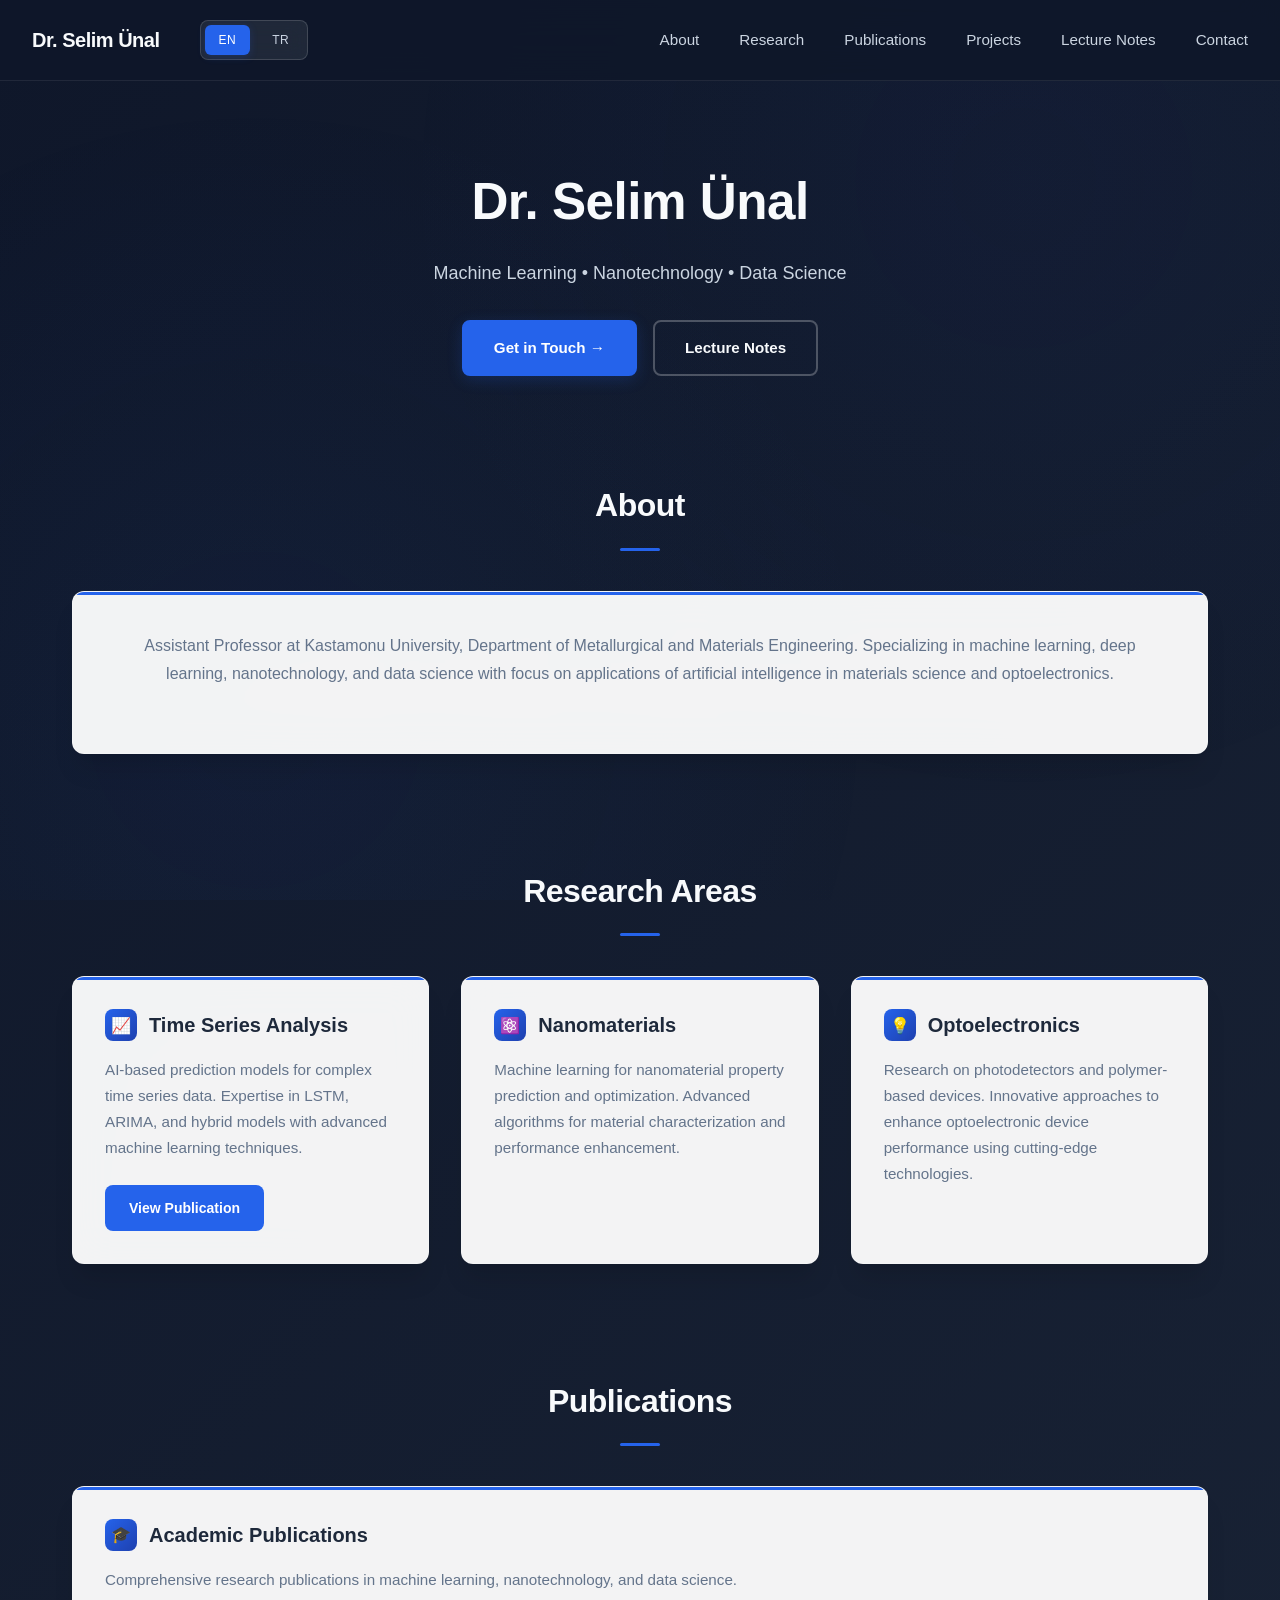
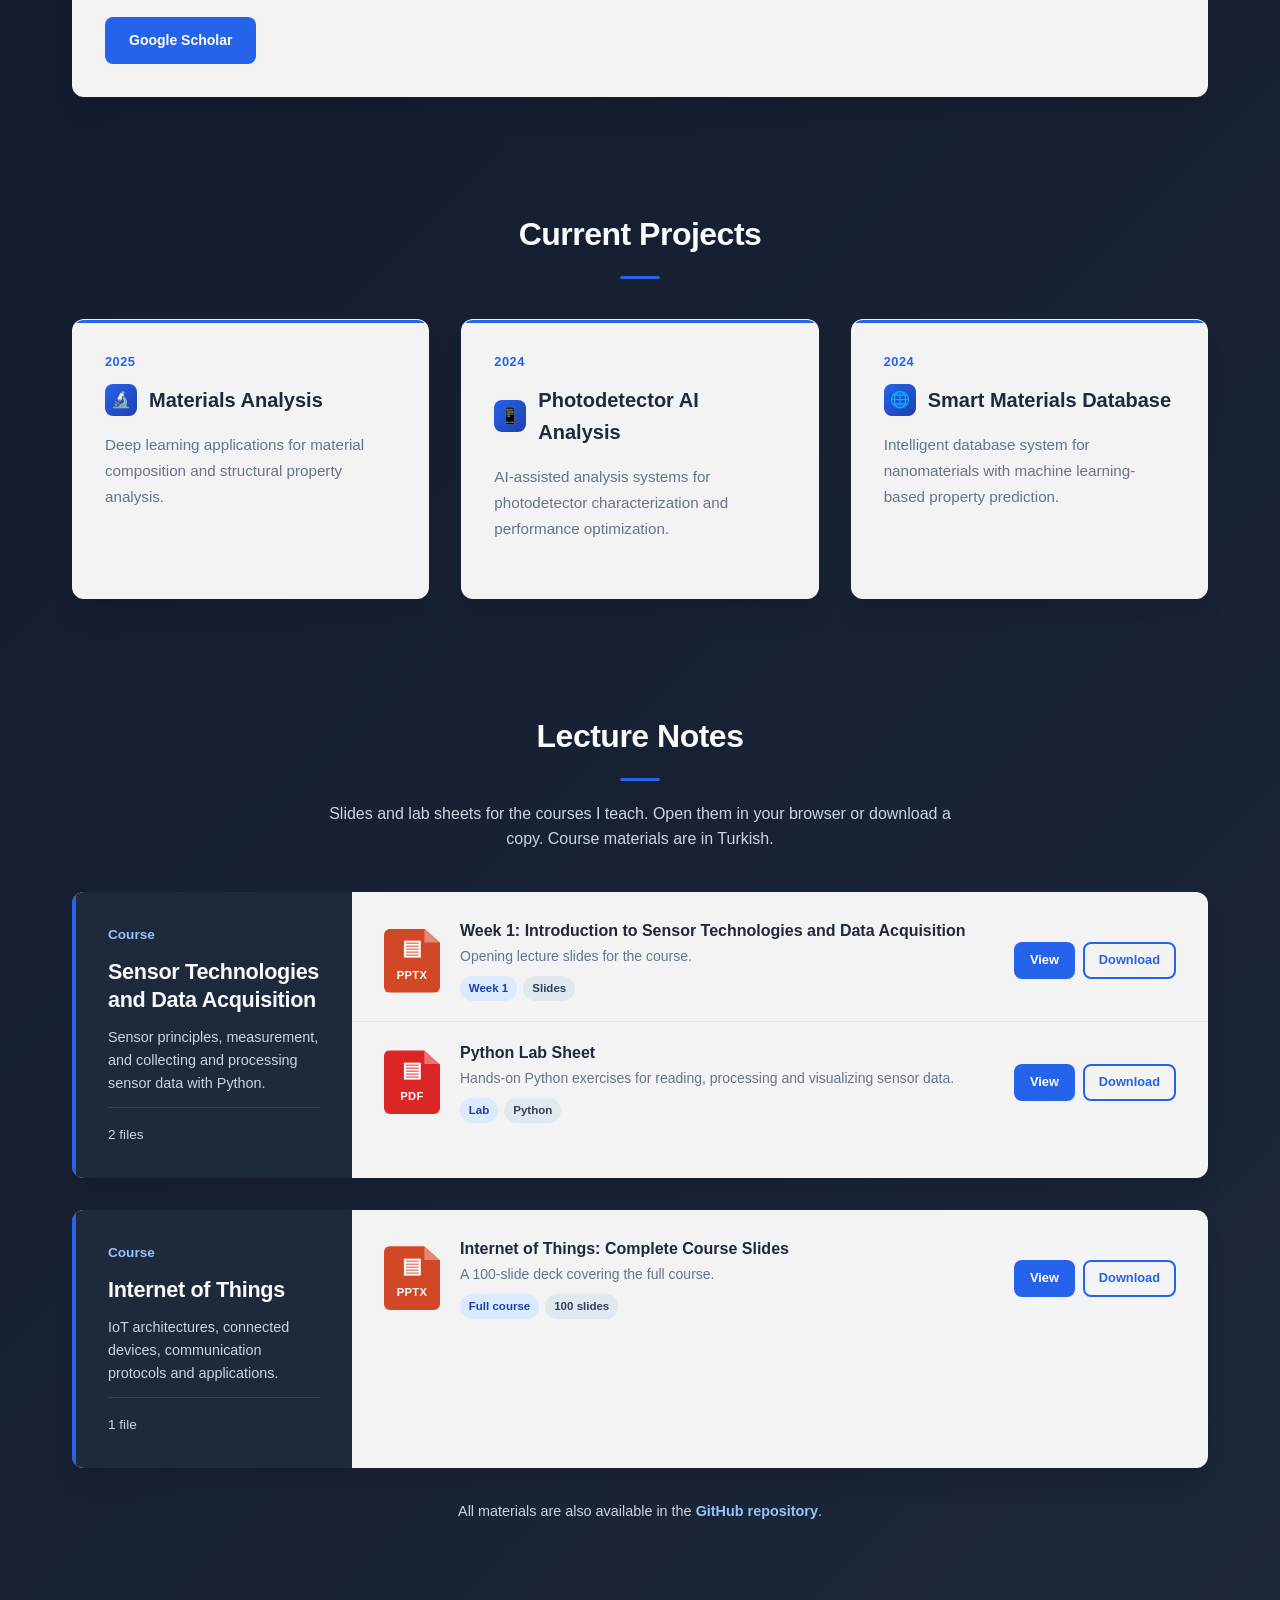
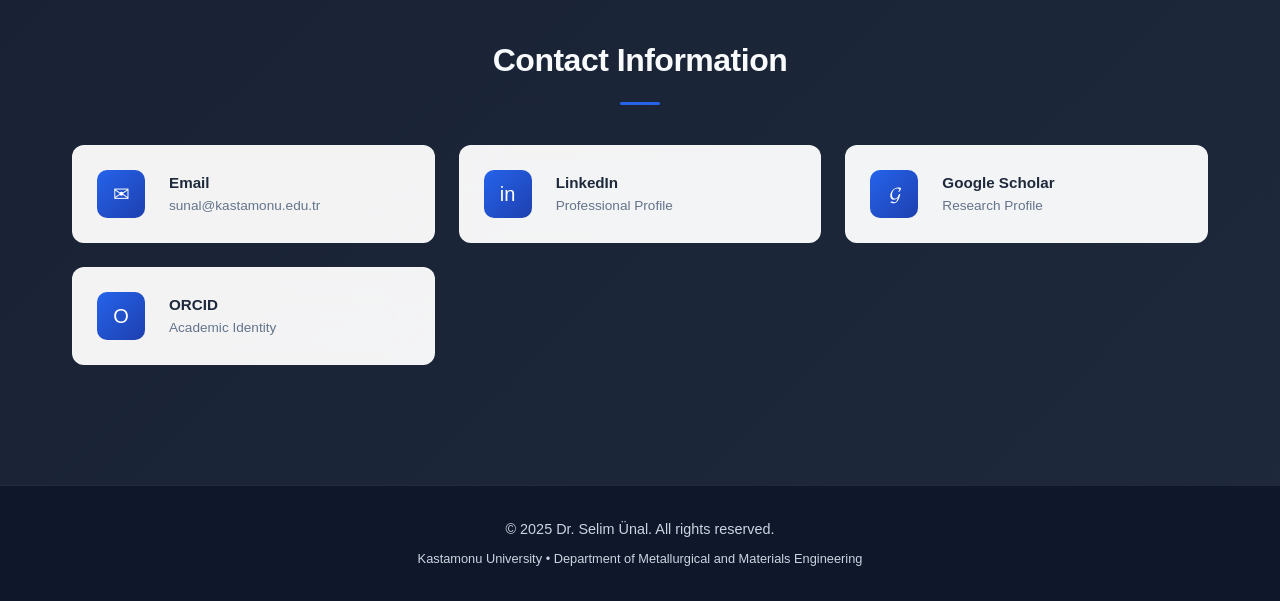
==== commit 1f7242b8: "Update print statement from 'Hello' to 'Goodbye'" ====
--- a/index.html
+++ b/index.html
@@ -42,6 +42,8 @@
             --shadow-hover: 0 25px 50px -12px rgba(0, 0, 0, 0.25);
             --success-color: #10B981;
             --warning-color: #F59E0B;
+            --pdf-color: #DC2626;
+            --pptx-color: #D24726;
         }
 
         body {
@@ -161,6 +163,11 @@
             gap: 2.5rem;
         }
 
+        nav .lang-content.active {
+            display: flex;
+            gap: 2.5rem;
+        }
+
         nav a {
             color: var(--text-secondary);
             text-decoration: none;
@@ -224,6 +231,13 @@
             margin-bottom: 2rem;
             font-weight: 400;
             animation: fadeInUp 1s ease-out 0.2s both;
+        }
+
+        .hero-actions {
+            display: flex;
+            gap: 1rem;
+            justify-content: center;
+            flex-wrap: wrap;
         }
 
         .hero-cta {
@@ -239,13 +253,27 @@
             font-size: 0.95rem;
             transition: all 0.3s ease;
             box-shadow: 0 4px 15px rgba(37, 99, 235, 0.2);
+            border: 2px solid var(--accent-color);
             animation: fadeInUp 1s ease-out 0.4s both;
         }
 
         .hero-cta:hover {
             background: var(--accent-hover);
+            border-color: var(--accent-hover);
             transform: translateY(-2px);
             box-shadow: 0 6px 20px rgba(37, 99, 235, 0.3);
+        }
+
+        .hero-cta.hero-cta-ghost {
+            background: transparent;
+            border-color: rgba(255, 255, 255, 0.25);
+            box-shadow: none;
+            color: var(--text-primary);
+        }
+
+        .hero-cta.hero-cta-ghost:hover {
+            background: rgba(255, 255, 255, 0.08);
+            border-color: var(--accent-color);
         }
 
         @keyframes fadeInUp {
@@ -264,6 +292,7 @@
             padding: 3.5rem 2rem;
             max-width: 1200px;
             margin: 0 auto;
+            scroll-margin-top: 80px;
         }
 
         .section-title {
@@ -283,6 +312,14 @@
             background: var(--accent-color);
             border-radius: 2px;
             margin: 1rem auto 0;
+        }
+
+        .section-intro {
+            color: var(--text-secondary);
+            text-align: center;
+            max-width: 640px;
+            margin: -1.25rem auto 2.5rem;
+            font-size: 1rem;
         }
 
         /* Cards */
@@ -394,6 +431,15 @@
             color: white;
         }
 
+        .btn-sm {
+            padding: 0.5rem 1rem;
+            font-size: 0.8rem;
+        }
+
+        .btn-sm.btn-secondary {
+            padding: calc(0.5rem - 2px) calc(1rem - 2px);
+        }
+
         /* About section */
         .about-content {
             background: var(--card-bg);
@@ -424,6 +470,176 @@
             line-height: 1.8;
         }
 
+        /* ===== Lecture Notes ===== */
+        .course-list {
+            display: flex;
+            flex-direction: column;
+            gap: 2rem;
+        }
+
+        .course {
+            background: var(--card-bg);
+            border-radius: 12px;
+            box-shadow: var(--shadow);
+            overflow: hidden;
+            display: grid;
+            grid-template-columns: 280px 1fr;
+        }
+
+        .course-info {
+            background: var(--secondary-color);
+            color: var(--text-primary);
+            padding: 2rem;
+            display: flex;
+            flex-direction: column;
+            gap: 0.75rem;
+            border-left: 4px solid var(--accent-color);
+        }
+
+        .course-code {
+            font-size: 0.85rem;
+            color: #93C5FD;
+            font-weight: 600;
+        }
+
+        .course-info h3 {
+            font-size: 1.35rem;
+            line-height: 1.3;
+            font-weight: 700;
+            letter-spacing: -0.3px;
+        }
+
+        .course-info p {
+            color: var(--text-secondary);
+            font-size: 0.9rem;
+            line-height: 1.6;
+        }
+
+        .course-count {
+            margin-top: auto;
+            font-size: 0.85rem;
+            color: var(--text-secondary);
+            padding-top: 1rem;
+            border-top: 1px solid rgba(255, 255, 255, 0.1);
+        }
+
+        .material-list {
+            list-style: none;
+            padding: 0.5rem 0;
+        }
+
+        .material {
+            display: grid;
+            grid-template-columns: 56px 1fr auto;
+            align-items: center;
+            gap: 1.25rem;
+            padding: 1.25rem 2rem;
+            border-bottom: 1px solid #E2E8F0;
+            transition: background 0.2s ease;
+        }
+
+        .material:last-child {
+            border-bottom: none;
+        }
+
+        .material:hover {
+            background: #F1F5F9;
+        }
+
+        .file-badge {
+            width: 56px;
+            height: 64px;
+            border-radius: 6px;
+            display: flex;
+            flex-direction: column;
+            align-items: center;
+            justify-content: flex-end;
+            padding-bottom: 0.5rem;
+            color: white;
+            font-size: 0.7rem;
+            font-weight: 700;
+            letter-spacing: 0.3px;
+            position: relative;
+            clip-path: polygon(0 0, 72% 0, 100% 22%, 100% 100%, 0 100%);
+        }
+
+        .file-badge::before {
+            content: '';
+            position: absolute;
+            top: 0;
+            right: 0;
+            width: 28%;
+            height: 22%;
+            background: rgba(255, 255, 255, 0.35);
+            clip-path: polygon(0 0, 100% 100%, 0 100%);
+        }
+
+        .file-badge .file-glyph {
+            font-size: 1.3rem;
+            margin-bottom: 0.15rem;
+        }
+
+        .file-badge.pdf { background: var(--pdf-color); }
+        .file-badge.pptx { background: var(--pptx-color); }
+
+        .material-body h4 {
+            font-size: 1rem;
+            font-weight: 600;
+            color: var(--text-dark);
+            margin-bottom: 0.25rem;
+            line-height: 1.4;
+        }
+
+        .material-body p {
+            color: #64748B;
+            font-size: 0.875rem;
+            line-height: 1.55;
+        }
+
+        .material-tags {
+            display: flex;
+            flex-wrap: wrap;
+            gap: 0.4rem;
+            margin-top: 0.5rem;
+        }
+
+        .tag {
+            font-size: 0.72rem;
+            font-weight: 600;
+            padding: 0.2rem 0.55rem;
+            border-radius: 999px;
+            background: #DBEAFE;
+            color: #1E40AF;
+        }
+
+        .tag.tag-neutral {
+            background: #E2E8F0;
+            color: #334155;
+        }
+
+        .material-actions {
+            display: flex;
+            gap: 0.5rem;
+            flex-shrink: 0;
+        }
+
+        .lectures-footer {
+            margin-top: 2rem;
+            text-align: center;
+            color: var(--text-secondary);
+            font-size: 0.9rem;
+        }
+
+        .lectures-footer a {
+            color: #93C5FD;
+            font-weight: 600;
+            text-decoration: none;
+        }
+
+        .lectures-footer a:hover {
+            text-decoration: underline;
+        }
+
         /* Contact section */
         .contact-grid {
             display: grid;
@@ -491,15 +707,10 @@
             transform: translateX(0);
         }
 
-        @keyframes slideInFromRight {
-            from {
-                opacity: 0;
-                transform: translateX(30px);
-            }
-            to {
-                opacity: 1;
-                transform: translateX(0);
-            }
+        /* Keyboard focus */
+        a:focus-visible, button:focus-visible {
+            outline: 2px solid #60A5FA;
+            outline-offset: 3px;
         }
 
         /* Responsive Design */
@@ -530,6 +741,11 @@
                 display: flex;
             }
 
+            nav .lang-content.active {
+                flex-direction: column;
+                gap: 0.5rem;
+            }
+
             .mobile-menu-btn {
                 display: block;
             }
@@ -553,6 +769,46 @@
             .about-content {
                 padding: 1.75rem;
             }
+
+            .course {
+                grid-template-columns: 1fr;
+            }
+
+            .course-info {
+                border-left: none;
+                border-top: 4px solid var(--accent-color);
+                padding: 1.5rem;
+            }
+        }
+
+        @media (max-width: 640px) {
+            .material {
+                grid-template-columns: 48px 1fr;
+                padding: 1.25rem;
+                gap: 1rem;
+            }
+
+            .file-badge {
+                width: 48px;
+                height: 56px;
+            }
+
+            .material-actions {
+                grid-column: 1 / -1;
+            }
+
+            .material-actions .btn {
+                flex: 1;
+                justify-content: center;
+            }
+        }
+
+        @media (prefers-reduced-motion: reduce) {
+            *, *::before, *::after {
+                animation: none !important;
+                transition: none !important;
+            }
+            html { scroll-behavior: auto; }
         }
 
         /* Smooth scrolling */
@@ -590,6 +846,7 @@
                     <a href="#research">Research</a>
                     <a href="#publications">Publications</a>
                     <a href="#projects">Projects</a>
+                    <a href="#lectures">Lecture Notes</a>
                     <a href="#contact">Contact</a>
                 </div>
                 <div class="lang-content" id="nav-tr">
@@ -597,10 +854,11 @@
                     <a href="#research">Araştırma</a>
                     <a href="#publications">Yayınlar</a>
                     <a href="#projects">Projeler</a>
+                    <a href="#lectures">Ders Notları</a>
                     <a href="#contact">İletişim</a>
                 </div>
             </nav>
-            <button class="mobile-menu-btn" onclick="toggleMenu()">☰</button>
+            <button class="mobile-menu-btn" onclick="toggleMenu()" aria-label="Menu">☰</button>
         </div>
     </header>
 
@@ -608,12 +866,18 @@
         <div class="lang-content" id="hero-en">
             <h1 class="hero-title">Dr. Selim Ünal</h1>
             <p class="hero-subtitle">Machine Learning • Nanotechnology • Data Science</p>
-            <a href="#contact" class="hero-cta">Get in Touch →</a>
+            <div class="hero-actions">
+                <a href="#contact" class="hero-cta">Get in Touch →</a>
+                <a href="#lectures" class="hero-cta hero-cta-ghost">Lecture Notes</a>
+            </div>
         </div>
         <div class="lang-content" id="hero-tr">
             <h1 class="hero-title">Dr. Selim Ünal</h1>
             <p class="hero-subtitle">Makine Öğrenmesi • Nanoteknoloji • Veri Bilimi</p>
-            <a href="#contact" class="hero-cta">İletişime Geç →</a>
+            <div class="hero-actions">
+                <a href="#contact" class="hero-cta">İletişime Geç →</a>
+                <a href="#lectures" class="hero-cta hero-cta-ghost">Ders Notları</a>
+            </div>
         </div>
     </section>
 
@@ -784,6 +1048,184 @@
         </div>
     </section>
 
+    <!-- ===================== LECTURE NOTES ===================== -->
+    <!--
+        To add a new file: copy one <li class="material"> block inside the right course,
+        then update the title, description and the two links.
+        - PDF "View" link: the GitHub page (github.com/.../blob/main/FILE.pdf)
+        - PPTX "View" link: https://view.officeapps.live.com/op/view.aspx?src= + URL-encoded raw link
+        - "Download" link: raw.githubusercontent.com/selimunal/documents/main/FILE
+    -->
+    <section id="lectures">
+        <div class="lang-content" id="lectures-en">
+            <h2 class="section-title">Lecture Notes</h2>
+            <p class="section-intro">Slides and lab sheets for the courses I teach. Open them in your browser or download a copy. Course materials are in Turkish.</p>
+
+            <div class="course-list">
+                <!-- Course: Sensor Technologies -->
+                <article class="course fade-in">
+                    <div class="course-info">
+                        <span class="course-code">Course</span>
+                        <h3>Sensor Technologies and Data Acquisition</h3>
+                        <p>Sensor principles, measurement, and collecting and processing sensor data with Python.</p>
+                        <span class="course-count">2 files</span>
+                    </div>
+                    <ul class="material-list">
+                        <li class="material">
+                            <div class="file-badge pptx" aria-hidden="true"><span class="file-glyph">▤</span>PPTX</div>
+                            <div class="material-body">
+                                <h4>Week 1: Introduction to Sensor Technologies and Data Acquisition</h4>
+                                <p>Opening lecture slides for the course.</p>
+                                <div class="material-tags">
+                                    <span class="tag">Week 1</span>
+                                    <span class="tag tag-neutral">Slides</span>
+                                </div>
+                            </div>
+                            <div class="material-actions">
+                                <a class="btn btn-sm" target="_blank" rel="noopener"
+                                   href="https://view.officeapps.live.com/op/view.aspx?src=https%3A%2F%2Fraw.githubusercontent.com%2Fselimunal%2Fdocuments%2Fmain%2FSens%25C3%25B6r%2520Teknolojileri%2520ve%2520Veri%2520Toplama%2520%25E2%2580%2593%25201.%2520Hafta.pptx">View</a>
+                                <a class="btn btn-sm btn-secondary" target="_blank" rel="noopener"
+                                   href="https://raw.githubusercontent.com/selimunal/documents/main/Sens%C3%B6r%20Teknolojileri%20ve%20Veri%20Toplama%20%E2%80%93%201.%20Hafta.pptx">Download</a>
+                            </div>
+                        </li>
+                        <li class="material">
+                            <div class="file-badge pdf" aria-hidden="true"><span class="file-glyph">▤</span>PDF</div>
+                            <div class="material-body">
+                                <h4>Python Lab Sheet</h4>
+                                <p>Hands-on Python exercises for reading, processing and visualizing sensor data.</p>
+                                <div class="material-tags">
+                                    <span class="tag">Lab</span>
+                                    <span class="tag tag-neutral">Python</span>
+                                </div>
+                            </div>
+                            <div class="material-actions">
+                                <a class="btn btn-sm" target="_blank" rel="noopener"
+                                   href="https://github.com/selimunal/documents/blob/main/Sensor_Teknolojileri_Python_Uygulama_Foyu_Son_v3_image.pdf">View</a>
+                                <a class="btn btn-sm btn-secondary" target="_blank" rel="noopener"
+                                   href="https://raw.githubusercontent.com/selimunal/documents/main/Sensor_Teknolojileri_Python_Uygulama_Foyu_Son_v3_image.pdf">Download</a>
+                            </div>
+                        </li>
+                    </ul>
+                </article>
+
+                <!-- Course: Internet of Things -->
+                <article class="course fade-in">
+                    <div class="course-info">
+                        <span class="course-code">Course</span>
+                        <h3>Internet of Things</h3>
+                        <p>IoT architectures, connected devices, communication protocols and applications.</p>
+                        <span class="course-count">1 file</span>
+                    </div>
+                    <ul class="material-list">
+                        <li class="material">
+                            <div class="file-badge pptx" aria-hidden="true"><span class="file-glyph">▤</span>PPTX</div>
+                            <div class="material-body">
+                                <h4>Internet of Things: Complete Course Slides</h4>
+                                <p>A 100-slide deck covering the full course.</p>
+                                <div class="material-tags">
+                                    <span class="tag">Full course</span>
+                                    <span class="tag tag-neutral">100 slides</span>
+                                </div>
+                            </div>
+                            <div class="material-actions">
+                                <a class="btn btn-sm" target="_blank" rel="noopener"
+                                   href="https://view.officeapps.live.com/op/view.aspx?src=https%3A%2F%2Fraw.githubusercontent.com%2Fselimunal%2Fdocuments%2Fmain%2FNesnelerin-Interneti-100-Slayt.pptx">View</a>
+                                <a class="btn btn-sm btn-secondary" target="_blank" rel="noopener"
+                                   href="https://raw.githubusercontent.com/selimunal/documents/main/Nesnelerin-Interneti-100-Slayt.pptx">Download</a>
+                            </div>
+                        </li>
+                    </ul>
+                </article>
+            </div>
+
+            <p class="lectures-footer">All materials are also available in the <a href="https://github.com/selimunal/documents" target="_blank" rel="noopener">GitHub repository</a>.</p>
+        </div>
+
+        <div class="lang-content" id="lectures-tr">
+            <h2 class="section-title">Ders Notları</h2>
+            <p class="section-intro">Verdiğim derslere ait sunumlar ve uygulama föyleri. Tarayıcıda açabilir veya indirebilirsiniz.</p>
+
+            <div class="course-list">
+                <!-- Ders: Sensör Teknolojileri -->
+                <article class="course fade-in">
+                    <div class="course-info">
+                        <span class="course-code">Ders</span>
+                        <h3>Sensör Teknolojileri ve Veri Toplama</h3>
+                        <p>Sensör prensipleri, ölçüm ve Python ile sensör verisinin toplanması ve işlenmesi.</p>
+                        <span class="course-count">2 dosya</span>
+                    </div>
+                    <ul class="material-list">
+                        <li class="material">
+                            <div class="file-badge pptx" aria-hidden="true"><span class="file-glyph">▤</span>PPTX</div>
+                            <div class="material-body">
+                                <h4>1. Hafta: Sensör Teknolojileri ve Veri Toplamaya Giriş</h4>
+                                <p>Dersin açılış sunumu.</p>
+                                <div class="material-tags">
+                                    <span class="tag">1. Hafta</span>
+                                    <span class="tag tag-neutral">Sunum</span>
+                                </div>
+                            </div>
+                            <div class="material-actions">
+                                <a class="btn btn-sm" target="_blank" rel="noopener"
+                                   href="https://view.officeapps.live.com/op/view.aspx?src=https%3A%2F%2Fraw.githubusercontent.com%2Fselimunal%2Fdocuments%2Fmain%2FSens%25C3%25B6r%2520Teknolojileri%2520ve%2520Veri%2520Toplama%2520%25E2%2580%2593%25201.%2520Hafta.pptx">Görüntüle</a>
+                                <a class="btn btn-sm btn-secondary" target="_blank" rel="noopener"
+                                   href="https://raw.githubusercontent.com/selimunal/documents/main/Sens%C3%B6r%20Teknolojileri%20ve%20Veri%20Toplama%20%E2%80%93%201.%20Hafta.pptx">İndir</a>
+                            </div>
+                        </li>
+                        <li class="material">
+                            <div class="file-badge pdf" aria-hidden="true"><span class="file-glyph">▤</span>PDF</div>
+                            <div class="material-body">
+                                <h4>Python Uygulama Föyü</h4>
+                                <p>Sensör verisini okuma, işleme ve görselleştirme üzerine uygulamalı Python çalışmaları.</p>
+                                <div class="material-tags">
+                                    <span class="tag">Uygulama</span>
+                                    <span class="tag tag-neutral">Python</span>
+                                </div>
+                            </div>
+                            <div class="material-actions">
+                                <a class="btn btn-sm" target="_blank" rel="noopener"
+                                   href="https://github.com/selimunal/documents/blob/main/Sensor_Teknolojileri_Python_Uygulama_Foyu_Son_v3_image.pdf">Görüntüle</a>
+                                <a class="btn btn-sm btn-secondary" target="_blank" rel="noopener"
+                                   href="https://raw.githubusercontent.com/selimunal/documents/main/Sensor_Teknolojileri_Python_Uygulama_Foyu_Son_v3_image.pdf">İndir</a>
+                            </div>
+                        </li>
+                    </ul>
+                </article>
+
+                <!-- Ders: Nesnelerin İnterneti -->
+                <article class="course fade-in">
+                    <div class="course-info">
+                        <span class="course-code">Ders</span>
+                        <h3>Nesnelerin İnterneti</h3>
+                        <p>IoT mimarileri, bağlı cihazlar, haberleşme protokolleri ve uygulamalar.</p>
+                        <span class="course-count">1 dosya</span>
+                    </div>
+                    <ul class="material-list">
+                        <li class="material">
+                            <div class="file-badge pptx" aria-hidden="true"><span class="file-glyph">▤</span>PPTX</div>
+                            <div class="material-body">
+                                <h4>Nesnelerin İnterneti: Tüm Ders Sunumu</h4>
+                                <p>Dersin tamamını kapsayan 100 slaytlık sunum.</p>
+                                <div class="material-tags">
+                                    <span class="tag">Tüm ders</span>
+                                    <span class="tag tag-neutral">100 slayt</span>
+                                </div>
+                            </div>
+                            <div class="material-actions">
+                                <a class="btn btn-sm" target="_blank" rel="noopener"
+                                   href="https://view.officeapps.live.com/op/view.aspx?src=https%3A%2F%2Fraw.githubusercontent.com%2Fselimunal%2Fdocuments%2Fmain%2FNesnelerin-Interneti-100-Slayt.pptx">Görüntüle</a>
+                                <a class="btn btn-sm btn-secondary" target="_blank" rel="noopener"
+                                   href="https://raw.githubusercontent.com/selimunal/documents/main/Nesnelerin-Interneti-100-Slayt.pptx">İndir</a>
+                            </div>
+                        </li>
+                    </ul>
+                </article>
+            </div>
+
+            <p class="lectures-footer">Tüm materyaller <a href="https://github.com/selimunal/documents" target="_blank" rel="noopener">GitHub deposunda</a> da bulunmaktadır.</p>
+        </div>
+    </section>
+
     <section id="contact">
         <h2 class="section-title">Contact Information</h2>
         <div class="contact-grid">
@@ -834,10 +1276,32 @@
                 content.classList.remove('active');
             });
 
-            document.querySelectorAll(`#nav-${lang}, #hero-${lang}, #about-${lang}, #research-${lang}, #publications-${lang}, #projects-${lang}`).forEach(content => {
+            document.querySelectorAll(`#nav-${lang}, #hero-${lang}, #about-${lang}, #research-${lang}, #publications-${lang}, #projects-${lang}, #lectures-${lang}`).forEach(content => {
                 content.classList.add('active');
             });
-        }
+
+            document.documentElement.lang = lang;
+
+            // Elements in the newly shown language must be revealed too
+            document.querySelectorAll('.lang-content.active .fade-in').forEach(el => observer.observe(el));
+        }
+
+        const observerOptions = {
+            threshold: 0.1,
+            rootMargin: '0px 0px -100px 0px'
+        };
+
+        const observer = new IntersectionObserver((entries) => {
+            entries.forEach(entry => {
+                if (entry.isIntersecting) {
+                    entry.target.classList.add('visible');
+                }
+            });
+        }, observerOptions);
+
+        document.querySelectorAll('.fade-in').forEach(el => {
+            observer.observe(el);
+        });
     
         document.addEventListener('DOMContentLoaded', () => {
             switchLanguage('en');
@@ -860,23 +1324,6 @@
         function toggleMenu() {
             document.getElementById('nav').classList.toggle('active');
         }
-
-        const observerOptions = {
-            threshold: 0.1,
-            rootMargin: '0px 0px -100px 0px'
-        };
-
-        const observer = new IntersectionObserver((entries) => {
-            entries.forEach(entry => {
-                if (entry.isIntersecting) {
-                    entry.target.classList.add('visible');
-                }
-            });
-        }, observerOptions);
-
-        document.querySelectorAll('.fade-in').forEach(el => {
-            observer.observe(el);
-        });
     </script>
 
 </body>
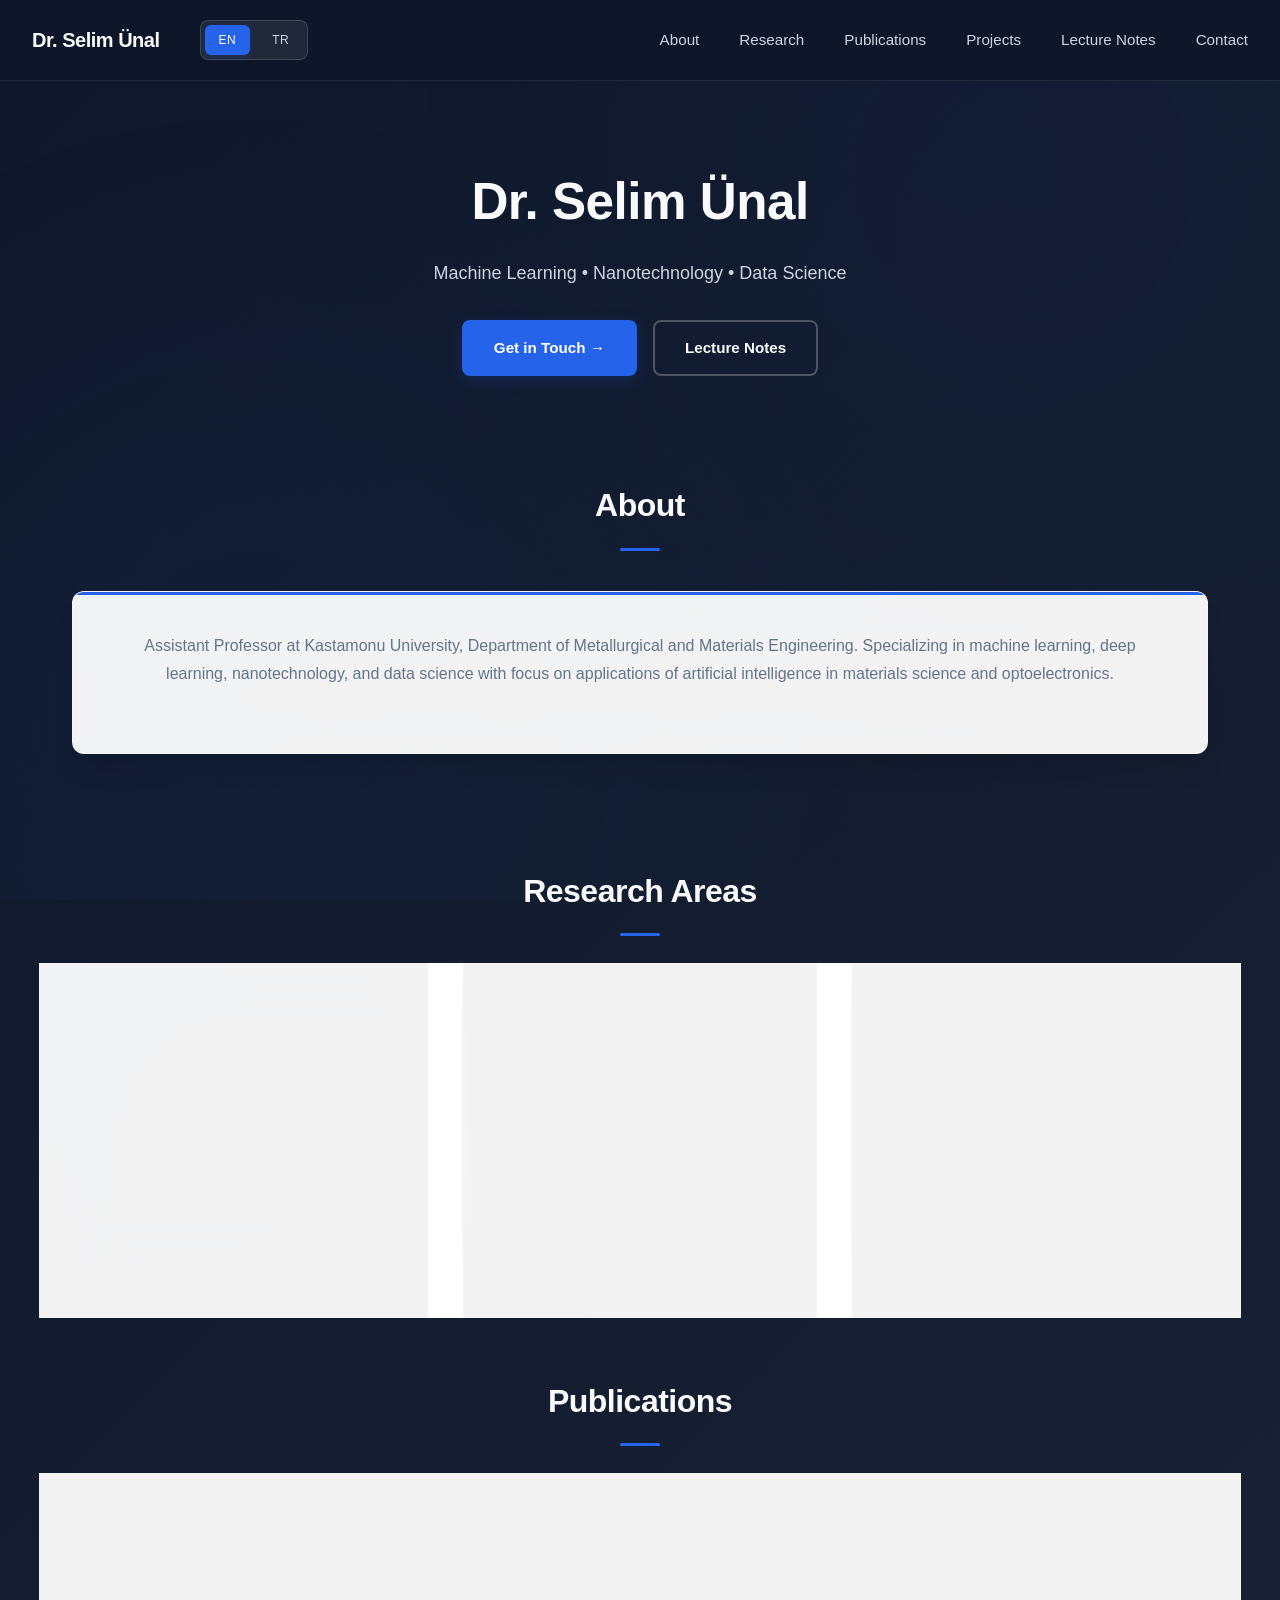
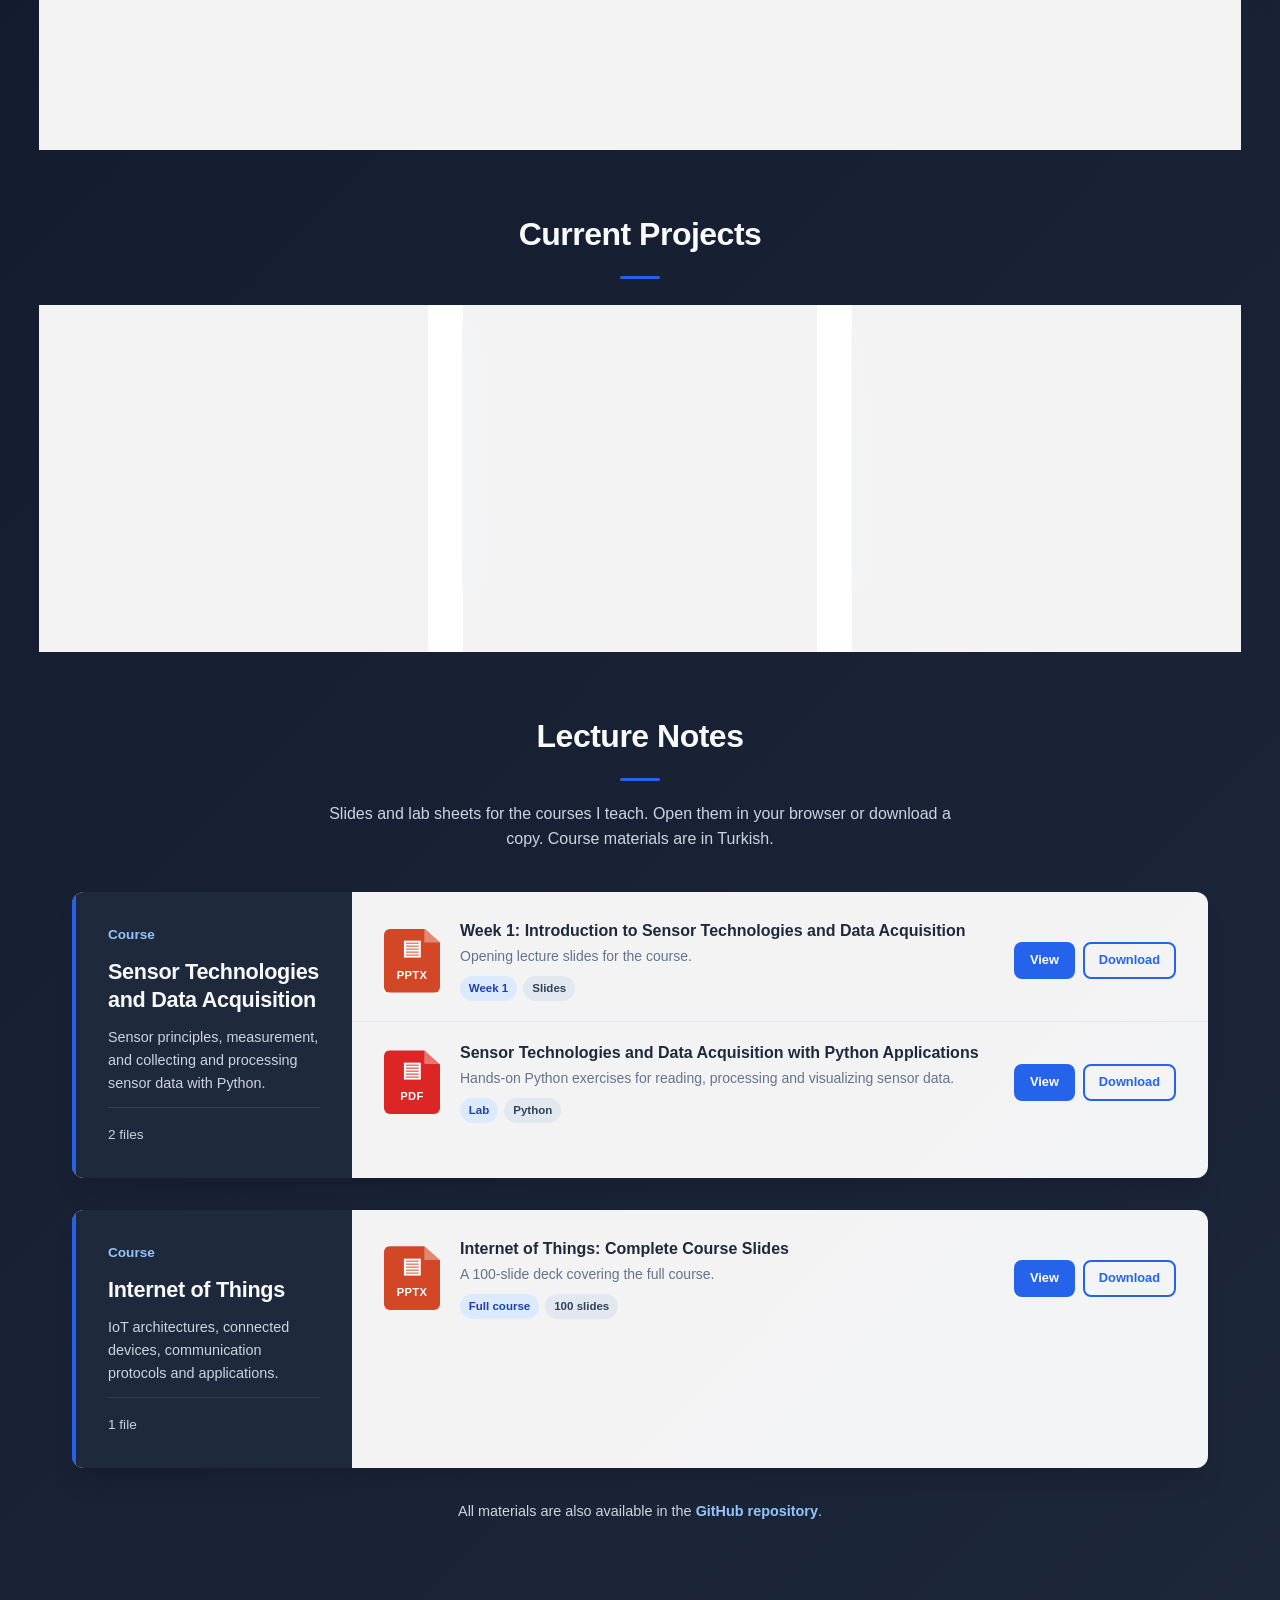
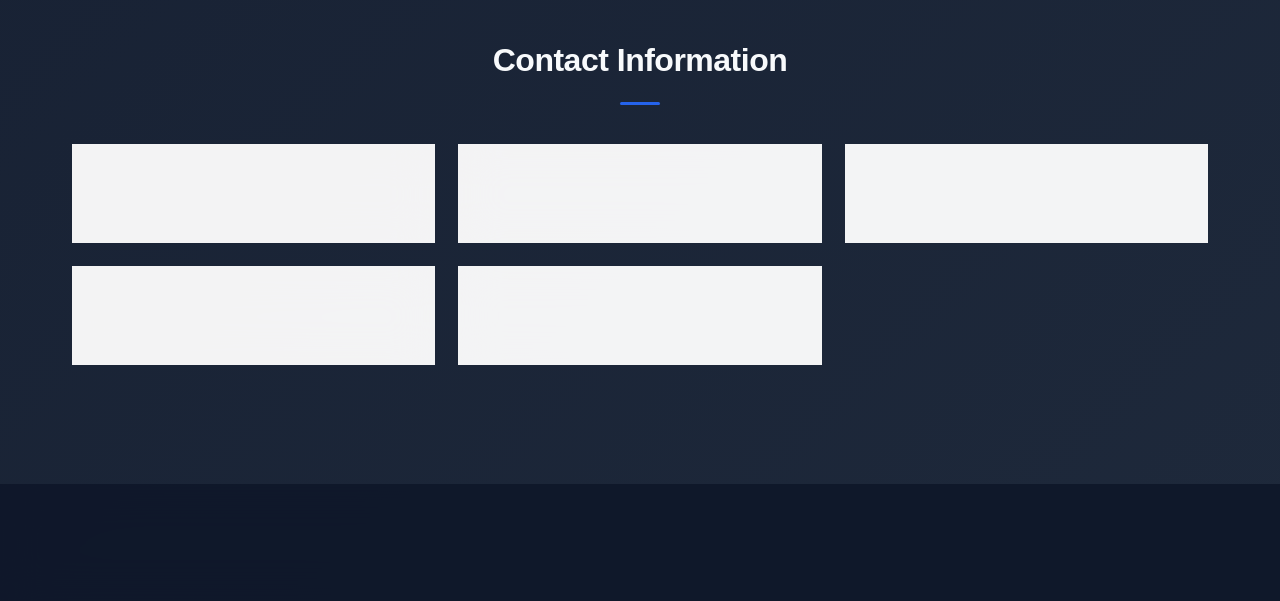
==== commit b84ff1d7: "Update print statement from 'Hello' to 'Goodbye'" ====
--- a/index.html
+++ b/index.html
@@ -836,8 +836,8 @@
             <div class="header-left">
                 <a href="#" class="logo">Dr. Selim Ünal</a>
                 <div class="language-switcher">
-                    <button class="lang-btn active" onclick="switchLanguage('en')" data-lang="en">EN</button>
-                    <button class="lang-btn" onclick="switchLanguage('tr')" data-lang="tr">TR</button>
+                    <button class="lang-btn" onclick="chooseLanguage('en')" data-lang="en">EN</button>
+                    <button class="lang-btn" onclick="chooseLanguage('tr')" data-lang="tr">TR</button>
                 </div>
             </div>
             <nav id="nav">
@@ -1091,7 +1091,7 @@
                         <li class="material">
                             <div class="file-badge pdf" aria-hidden="true"><span class="file-glyph">▤</span>PDF</div>
                             <div class="material-body">
-                                <h4>Python Lab Sheet</h4>
+                                <h4>Sensor Technologies and Data Acquisition with Python Applications</h4>
                                 <p>Hands-on Python exercises for reading, processing and visualizing sensor data.</p>
                                 <div class="material-tags">
                                     <span class="tag">Lab</span>
@@ -1100,9 +1100,9 @@
                             </div>
                             <div class="material-actions">
                                 <a class="btn btn-sm" target="_blank" rel="noopener"
-                                   href="https://github.com/selimunal/documents/blob/main/Sensor_Teknolojileri_Python_Uygulama_Foyu_Son_v3_image.pdf">View</a>
+                                   href="https://github.com/selimunal/documents/blob/main/Sens%C3%B6r_Teknolojileri_ve_Veri_Toplama.pdf">View</a>
                                 <a class="btn btn-sm btn-secondary" target="_blank" rel="noopener"
-                                   href="https://raw.githubusercontent.com/selimunal/documents/main/Sensor_Teknolojileri_Python_Uygulama_Foyu_Son_v3_image.pdf">Download</a>
+                                   href="https://raw.githubusercontent.com/selimunal/documents/main/Sens%C3%B6r_Teknolojileri_ve_Veri_Toplama.pdf">Download</a>
                             </div>
                         </li>
                     </ul>
@@ -1175,7 +1175,7 @@
                         <li class="material">
                             <div class="file-badge pdf" aria-hidden="true"><span class="file-glyph">▤</span>PDF</div>
                             <div class="material-body">
-                                <h4>Python Uygulama Föyü</h4>
+                                <h4>Python Uygulamalarıyla Sensör Teknolojileri ve Veri Toplama</h4>
                                 <p>Sensör verisini okuma, işleme ve görselleştirme üzerine uygulamalı Python çalışmaları.</p>
                                 <div class="material-tags">
                                     <span class="tag">Uygulama</span>
@@ -1184,9 +1184,9 @@
                             </div>
                             <div class="material-actions">
                                 <a class="btn btn-sm" target="_blank" rel="noopener"
-                                   href="https://github.com/selimunal/documents/blob/main/Sensor_Teknolojileri_Python_Uygulama_Foyu_Son_v3_image.pdf">Görüntüle</a>
+                                   href="https://github.com/selimunal/documents/blob/main/Sens%C3%B6r_Teknolojileri_ve_Veri_Toplama.pdf">Görüntüle</a>
                                 <a class="btn btn-sm btn-secondary" target="_blank" rel="noopener"
-                                   href="https://raw.githubusercontent.com/selimunal/documents/main/Sensor_Teknolojileri_Python_Uygulama_Foyu_Son_v3_image.pdf">İndir</a>
+                                   href="https://raw.githubusercontent.com/selimunal/documents/main/Sens%C3%B6r_Teknolojileri_ve_Veri_Toplama.pdf">İndir</a>
                             </div>
                         </li>
                     </ul>
@@ -1257,6 +1257,13 @@
                     <div style="color: #64748B; font-size: 0.85rem;">Academic Identity</div>
                 </div>
             </a>
+            <a href="https://github.com/selimunal" target="_blank" rel="noopener" class="contact-item">
+                <div class="contact-icon">&lt;/&gt;</div>
+                <div>
+                    <div style="font-weight: 600; font-size: 0.95rem;">GitHub</div>
+                    <div style="color: #64748B; font-size: 0.85rem;">github.com/selimunal</div>
+                </div>
+            </a>
         </div>
     </section>
 
@@ -1266,6 +1273,31 @@
     </footer>
 
     <script>
+        const LANG_STORAGE_KEY = 'preferredLang';
+
+        // Pick the starting language:
+        // 1) a language the visitor chose earlier with the EN/TR buttons,
+        // 2) otherwise English if the browser's main language is English,
+        // 3) otherwise Turkish.
+        function detectLanguage() {
+            try {
+                const saved = localStorage.getItem(LANG_STORAGE_KEY);
+                if (saved === 'en' || saved === 'tr') return saved;
+            } catch (e) { /* storage blocked: fall through to browser language */ }
+
+            const browserLangs = (navigator.languages && navigator.languages.length)
+                ? navigator.languages
+                : [navigator.language || navigator.userLanguage || ''];
+            const primary = String(browserLangs[0] || '').toLowerCase();
+            return primary.startsWith('en') ? 'en' : 'tr';
+        }
+
+        // Called by the EN/TR buttons: switch and remember the choice
+        function chooseLanguage(lang) {
+            switchLanguage(lang);
+            try { localStorage.setItem(LANG_STORAGE_KEY, lang); } catch (e) {}
+        }
+
         function switchLanguage(lang) {
             document.querySelectorAll('.lang-btn').forEach(btn => {
                 btn.classList.remove('active');
@@ -1304,7 +1336,7 @@
         });
     
         document.addEventListener('DOMContentLoaded', () => {
-            switchLanguage('en');
+            switchLanguage(detectLanguage());
         });
 
         document.querySelectorAll('nav a, .hero-cta').forEach(anchor => {
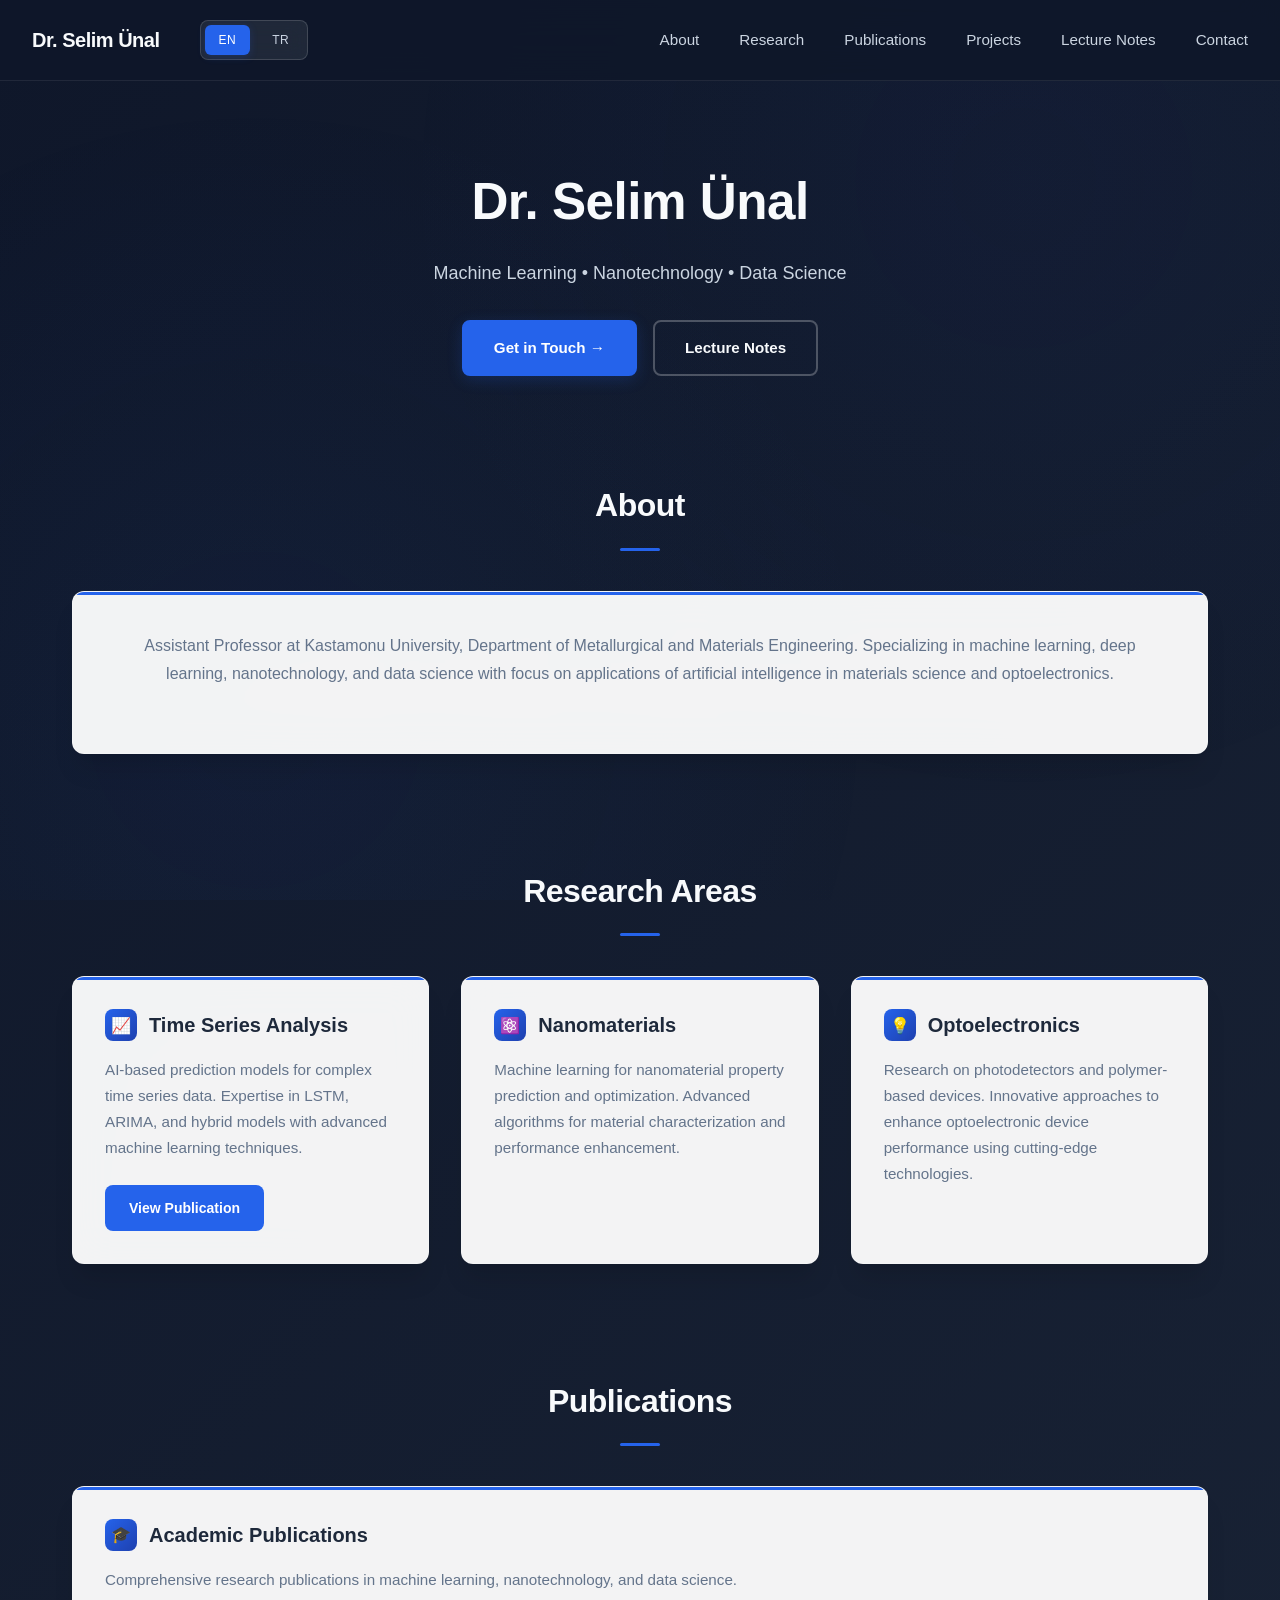
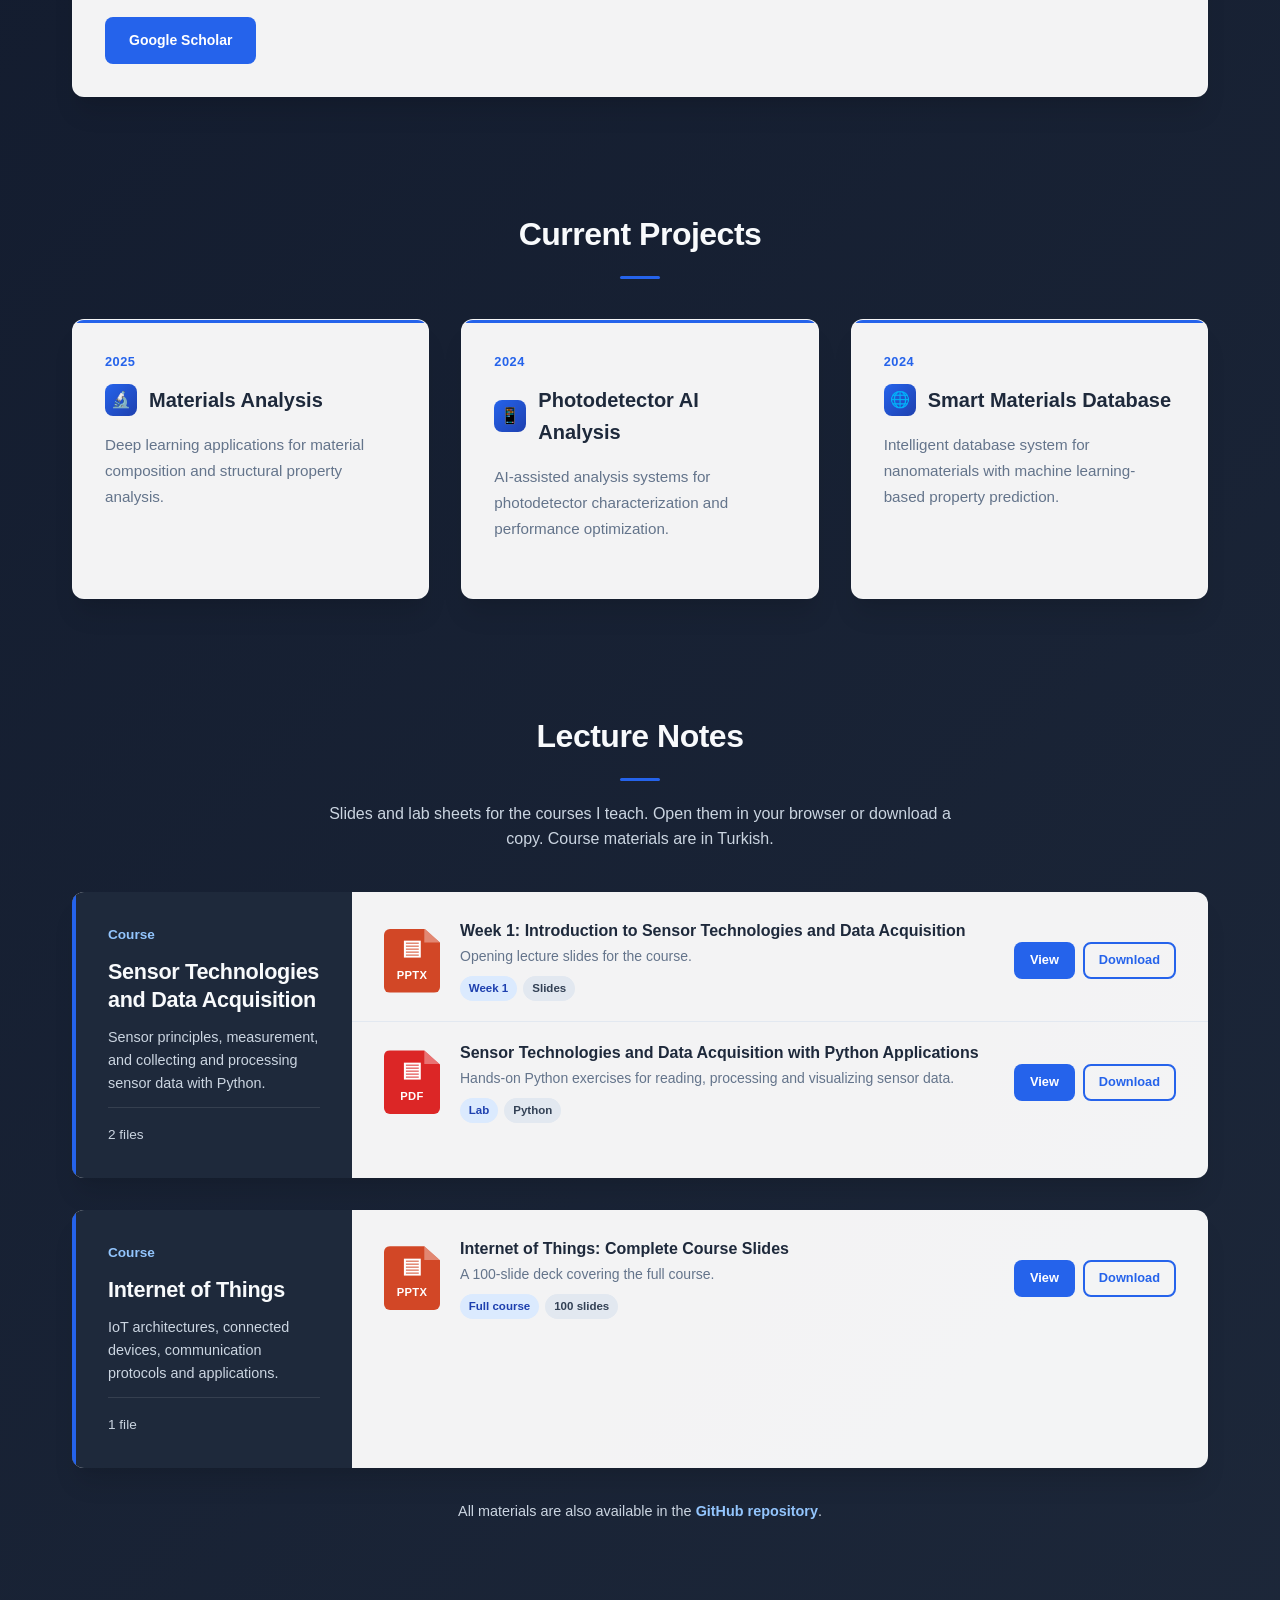
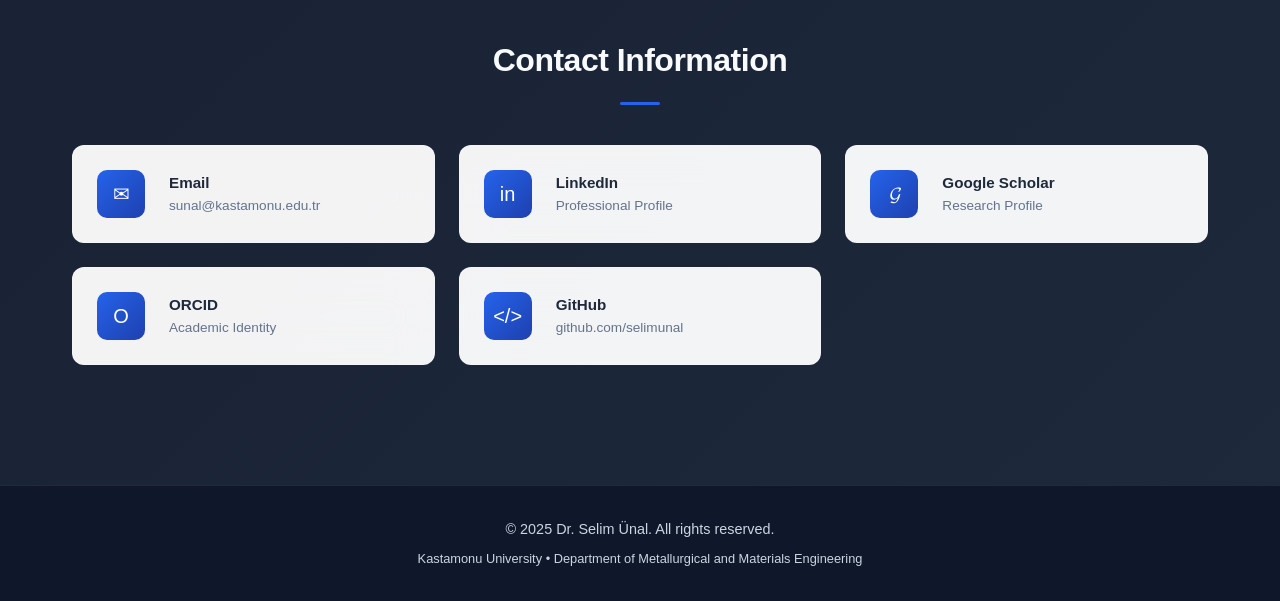
==== commit 6d87e998: "Update print statement from 'Hello' to 'Goodbye'" ====
--- a/index.html
+++ b/index.html
@@ -1275,21 +1275,35 @@
     <script>
         const LANG_STORAGE_KEY = 'preferredLang';
 
+        // Is the visitor in Turkey? Checked in the browser, without any external service:
+        // the device time zone (Europe/Istanbul) or a TR region in the browser locale (e.g. tr-TR, en-TR).
+        function isInTurkey(browserLangs) {
+            try {
+                const tz = Intl.DateTimeFormat().resolvedOptions().timeZone || '';
+                if (tz === 'Europe/Istanbul' || tz === 'Asia/Istanbul' || tz === 'Turkey') return true;
+            } catch (e) { /* Intl not available */ }
+            return browserLangs.some(l => /[-_]tr$/i.test(String(l)));
+        }
+
         // Pick the starting language:
         // 1) a language the visitor chose earlier with the EN/TR buttons,
-        // 2) otherwise English if the browser's main language is English,
-        // 3) otherwise Turkish.
+        // 2) Turkish if the browser's main language is Turkish,
+        // 3) Turkish if the visitor is in Turkey (time zone or locale region),
+        // 4) otherwise English.
         function detectLanguage() {
             try {
                 const saved = localStorage.getItem(LANG_STORAGE_KEY);
                 if (saved === 'en' || saved === 'tr') return saved;
-            } catch (e) { /* storage blocked: fall through to browser language */ }
+            } catch (e) { /* storage blocked: fall through to detection */ }
 
             const browserLangs = (navigator.languages && navigator.languages.length)
-                ? navigator.languages
+                ? Array.from(navigator.languages)
                 : [navigator.language || navigator.userLanguage || ''];
             const primary = String(browserLangs[0] || '').toLowerCase();
-            return primary.startsWith('en') ? 'en' : 'tr';
+
+            if (primary.startsWith('tr')) return 'tr';
+            if (isInTurkey(browserLangs)) return 'tr';
+            return 'en';
         }
 
         // Called by the EN/TR buttons: switch and remember the choice
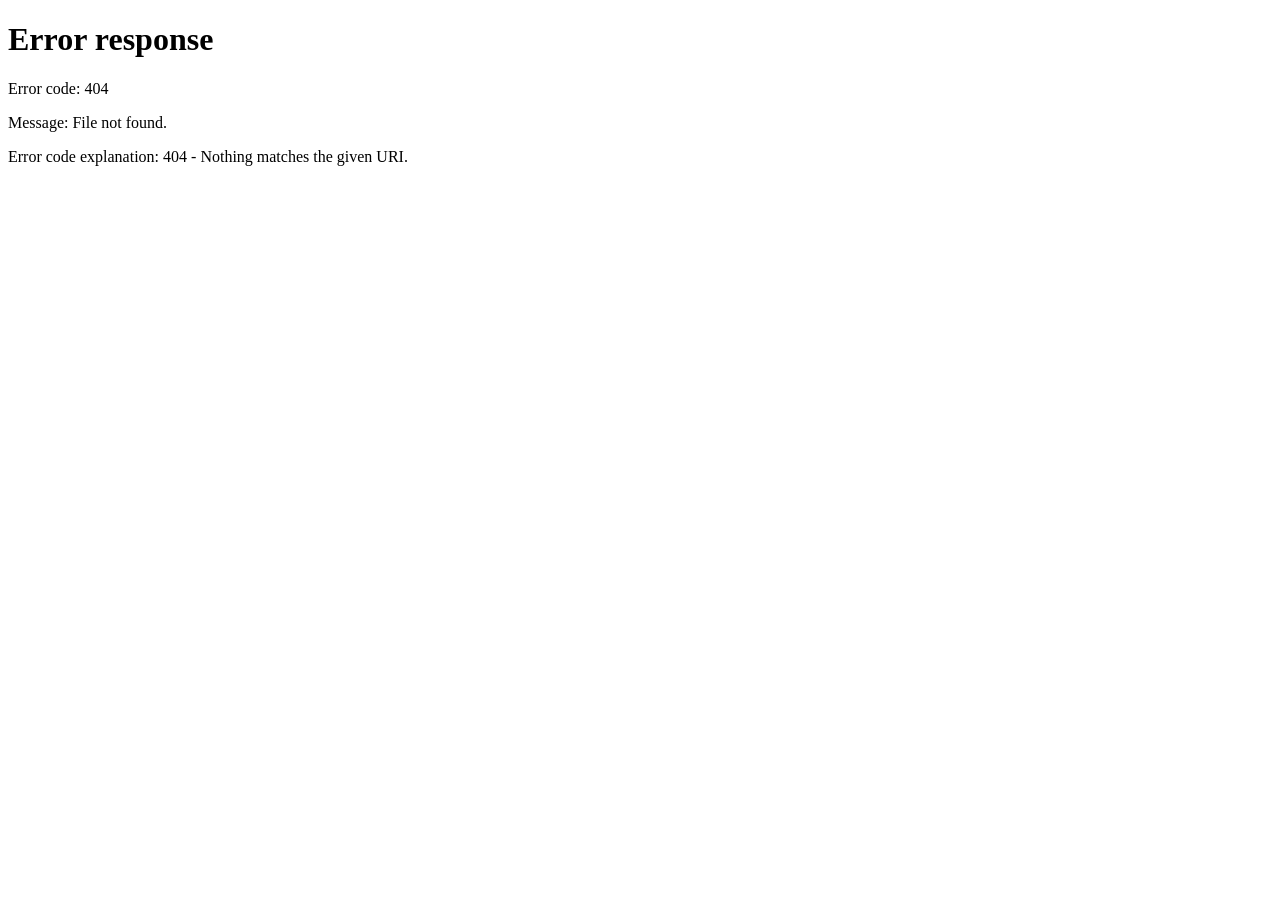
==== commit d96a9ead: "Add files via upload" ====
--- a/index.html
+++ b/index.html
@@ -1,1376 +1,93 @@
-<!DOCTYPE html>
-<html lang="en">
-<head>
-    <link rel="preload" href="/fonts/inter.woff2" as="font" type="font/woff2" crossorigin="anonymous">
-    <link rel="preload" href="/images/hero-bg.jpg" as="image">
-    <link rel="preload" href="/scripts/main.js" as="script">
-    <link rel="preload" href="/styles/main.css" as="style">
-    <!-- Google tag (gtag.js) -->
-    <script async src="https://www.googletagmanager.com/gtag/js?id=G-P07H1JJFPR"></script>
-    <script>
-        window.dataLayer = window.dataLayer || [];
-        function gtag(){dataLayer.push(arguments);}
-        gtag('js', new Date());
-        gtag('config', 'G-P07H1JJFPR');
-    </script>
-
-    <meta charset="UTF-8">
-    <meta name="viewport" content="width=device-width, initial-scale=1.0">
-    <meta name="description" content="Dr. Selim Ünal | Machine Learning, Nanotechnology and Data Science">
-    <title>Dr. Selim Ünal - Academic Portfolio</title>
-    
-    <style>
-        * {
-            margin: 0;
-            padding: 0;
-            box-sizing: border-box;
-        }
-
-        :root {
-            --primary-color: #0F172A;
-            --secondary-color: #1E293B;
-            --accent-color: #2563EB;
-            --accent-hover: #1E40AF;
-            --text-primary: #F8FAFC;
-            --text-secondary: #CBD5E1;
-            --text-dark: #1E293B;
-            --surface: #1E293B;
-            --surface-light: #334155;
-            --gradient-bg: linear-gradient(135deg, #0F172A 0%, #1E293B 100%);
-            --card-bg: rgba(255, 255, 255, 0.95);
-            --shadow: 0 20px 25px -5px rgba(0, 0, 0, 0.1), 0 10px 10px -5px rgba(0, 0, 0, 0.04);
-            --shadow-hover: 0 25px 50px -12px rgba(0, 0, 0, 0.25);
-            --success-color: #10B981;
-            --warning-color: #F59E0B;
-            --pdf-color: #DC2626;
-            --pptx-color: #D24726;
-        }
-
-        body {
-            font-family: -apple-system, BlinkMacSystemFont, 'Segoe UI', Roboto, Oxygen, Ubuntu, Cantarell, sans-serif;
-            line-height: 1.6;
-            background: var(--gradient-bg);
-            color: var(--text-dark);
-            overflow-x: hidden;
-            transition: all 0.3s ease;
-        }
-
-        /* Animated background */
-        body::before {
-            content: '';
-            position: fixed;
-            top: 0;
-            left: 0;
-            width: 100%;
-            height: 100%;
-            background: 
-                radial-gradient(circle at 20% 80%, rgba(37, 99, 235, 0.05) 0%, transparent 50%),
-                radial-gradient(circle at 80% 20%, rgba(30, 64, 175, 0.05) 0%, transparent 50%);
-            pointer-events: none;
-            z-index: -1;
-            animation: backgroundShift 20s ease-in-out infinite alternate;
-        }
-
-        @keyframes backgroundShift {
-            0% { transform: scale(1) rotate(0deg); }
-            100% { transform: scale(1.05) rotate(0.5deg); }
-        }
-
-        /* Language switcher */
-        .language-switcher {
-            display: flex;
-            align-items: center;
-            gap: 0.5rem;
-            background: rgba(255, 255, 255, 0.08);
-            backdrop-filter: blur(10px);
-            border: 1px solid rgba(255, 255, 255, 0.15);
-            border-radius: 8px;
-            padding: 0.25rem;
-            transition: all 0.3s ease;
-        }
-
-        .language-switcher:hover {
-            background: rgba(255, 255, 255, 0.12);
-            border-color: rgba(37, 99, 235, 0.3);
-        }
-
-        .lang-btn {
-            padding: 0.5rem 0.875rem;
-            background: transparent;
-            border: none;
-            color: var(--text-secondary);
-            border-radius: 6px;
-            cursor: pointer;
-            font-weight: 500;
-            font-size: 0.75rem;
-            transition: all 0.3s ease;
-            display: flex;
-            align-items: center;
-            gap: 0.375rem;
-            text-transform: uppercase;
-            letter-spacing: 0.5px;
-        }
-
-        .lang-btn.active {
-            background: var(--accent-color);
-            color: white;
-            box-shadow: 0 2px 8px rgba(37, 99, 235, 0.2);
-        }
-
-        .lang-btn:hover:not(.active) {
-            color: var(--text-primary);
-            background: rgba(255, 255, 255, 0.08);
-        }
-
-        /* Header */
-        header {
-            background: rgba(15, 23, 42, 0.92);
-            backdrop-filter: blur(20px);
-            border-bottom: 1px solid rgba(255, 255, 255, 0.08);
-            padding: 0;
-            position: sticky;
-            top: 0;
-            z-index: 1000;
-            transition: all 0.3s ease;
-        }
-
-        .header-content {
-            max-width: 1400px;
-            margin: 0 auto;
-            display: flex;
-            justify-content: space-between;
-            align-items: center;
-            padding: 1.25rem 2rem;
-            gap: 2rem;
-        }
-
-        .header-left {
-            display: flex;
-            align-items: center;
-            gap: 2.5rem;
-        }
-
-        .logo {
-            font-size: 1.25rem;
-            font-weight: 600;
-            color: var(--text-primary);
-            text-decoration: none;
-            letter-spacing: -0.5px;
-        }
-
-        nav {
-            display: flex;
-            gap: 2.5rem;
-        }
-
-        nav .lang-content.active {
-            display: flex;
-            gap: 2.5rem;
-        }
-
-        nav a {
-            color: var(--text-secondary);
-            text-decoration: none;
-            font-weight: 500;
-            font-size: 0.95rem;
-            padding: 0.5rem 0;
-            border-radius: 4px;
-            transition: all 0.3s ease;
-            position: relative;
-        }
-
-        nav a::after {
-            content: '';
-            position: absolute;
-            bottom: -4px;
-            left: 0;
-            width: 0;
-            height: 2px;
-            background: var(--accent-color);
-            transition: width 0.3s ease;
-        }
-
-        nav a:hover {
-            color: var(--text-primary);
-        }
-
-        nav a:hover::after {
-            width: 100%;
-        }
-
-        /* Mobile menu */
-        .mobile-menu-btn {
-            display: none;
-            background: none;
-            border: none;
-            color: var(--text-primary);
-            font-size: 1.5rem;
-            cursor: pointer;
-            padding: 0.5rem;
-        }
-
-        /* Hero Section */
-        .hero {
-            padding: 5rem 2rem 3rem;
-            text-align: center;
-            max-width: 1000px;
-            margin: 0 auto;
-        }
-
-        .hero-title {
-            font-size: clamp(2rem, 4vw, 3.5rem);
-            font-weight: 700;
-            color: var(--text-primary);
-            margin-bottom: 1rem;
-            letter-spacing: -0.5px;
-        }
-
-        .hero-subtitle {
-            font-size: 1.125rem;
-            color: var(--text-secondary);
-            margin-bottom: 2rem;
-            font-weight: 400;
-            animation: fadeInUp 1s ease-out 0.2s both;
-        }
-
-        .hero-actions {
-            display: flex;
-            gap: 1rem;
-            justify-content: center;
-            flex-wrap: wrap;
-        }
-
-        .hero-cta {
-            display: inline-flex;
-            align-items: center;
-            gap: 0.5rem;
-            padding: 0.875rem 1.875rem;
-            background: var(--accent-color);
-            color: white;
-            text-decoration: none;
-            border-radius: 8px;
-            font-weight: 600;
-            font-size: 0.95rem;
-            transition: all 0.3s ease;
-            box-shadow: 0 4px 15px rgba(37, 99, 235, 0.2);
-            border: 2px solid var(--accent-color);
-            animation: fadeInUp 1s ease-out 0.4s both;
-        }
-
-        .hero-cta:hover {
-            background: var(--accent-hover);
-            border-color: var(--accent-hover);
-            transform: translateY(-2px);
-            box-shadow: 0 6px 20px rgba(37, 99, 235, 0.3);
-        }
-
-        .hero-cta.hero-cta-ghost {
-            background: transparent;
-            border-color: rgba(255, 255, 255, 0.25);
-            box-shadow: none;
-            color: var(--text-primary);
-        }
-
-        .hero-cta.hero-cta-ghost:hover {
-            background: rgba(255, 255, 255, 0.08);
-            border-color: var(--accent-color);
-        }
-
-        @keyframes fadeInUp {
-            from {
-                opacity: 0;
-                transform: translateY(20px);
-            }
-            to {
-                opacity: 1;
-                transform: translateY(0);
-            }
-        }
-
-        /* Sections */
-        section {
-            padding: 3.5rem 2rem;
-            max-width: 1200px;
-            margin: 0 auto;
-            scroll-margin-top: 80px;
-        }
-
-        .section-title {
-            font-size: 2rem;
-            font-weight: 700;
-            color: var(--text-primary);
-            margin-bottom: 2.5rem;
-            text-align: center;
-            letter-spacing: -0.5px;
-        }
-
-        .section-title::after {
-            content: '';
-            display: block;
-            width: 40px;
-            height: 3px;
-            background: var(--accent-color);
-            border-radius: 2px;
-            margin: 1rem auto 0;
-        }
-
-        .section-intro {
-            color: var(--text-secondary);
-            text-align: center;
-            max-width: 640px;
-            margin: -1.25rem auto 2.5rem;
-            font-size: 1rem;
-        }
-
-        /* Cards */
-        .cards-grid {
-            display: grid;
-            grid-template-columns: repeat(auto-fit, minmax(320px, 1fr));
-            gap: 2rem;
-            margin-top: 2rem;
-        }
-
-        .card {
-            background: var(--card-bg);
-            backdrop-filter: blur(20px);
-            border: 1px solid rgba(255, 255, 255, 0.15);
-            border-radius: 12px;
-            padding: 2rem;
-            transition: all 0.3s ease;
-            box-shadow: var(--shadow);
-            position: relative;
-            overflow: hidden;
-        }
-
-        .card::before {
-            content: '';
-            position: absolute;
-            top: 0;
-            left: 0;
-            width: 100%;
-            height: 3px;
-            background: var(--accent-color);
-        }
-
-        .card:hover {
-            transform: translateY(-6px);
-            box-shadow: var(--shadow-hover);
-            border-color: rgba(37, 99, 235, 0.2);
-        }
-
-        .card h3 {
-            font-size: 1.25rem;
-            font-weight: 600;
-            color: var(--text-dark);
-            margin-bottom: 1rem;
-            display: flex;
-            align-items: center;
-            gap: 0.75rem;
-        }
-
-        .card-icon {
-            width: 32px;
-            height: 32px;
-            background: linear-gradient(135deg, var(--accent-color), #1e40af);
-            border-radius: 8px;
-            display: flex;
-            align-items: center;
-            justify-content: center;
-            color: white;
-            font-size: 1rem;
-            flex-shrink: 0;
-        }
-
-        .card p {
-            color: #64748B;
-            line-height: 1.7;
-            margin-bottom: 1.5rem;
-            font-size: 0.95rem;
-        }
-
-        .card-date {
-            font-size: 0.8rem;
-            color: var(--accent-color);
-            font-weight: 600;
-            margin-bottom: 0.75rem;
-            text-transform: uppercase;
-            letter-spacing: 0.5px;
-        }
-
-        /* Buttons */
-        .btn {
-            display: inline-flex;
-            align-items: center;
-            gap: 0.5rem;
-            padding: 0.75rem 1.5rem;
-            background: var(--accent-color);
-            color: white;
-            text-decoration: none;
-            border-radius: 8px;
-            font-weight: 600;
-            font-size: 0.875rem;
-            transition: all 0.3s ease;
-            border: none;
-            cursor: pointer;
-        }
-
-        .btn:hover {
-            background: var(--accent-hover);
-            transform: translateY(-2px);
-            box-shadow: 0 6px 20px rgba(37, 99, 235, 0.3);
-        }
-
-        .btn-secondary {
-            background: transparent;
-            color: var(--accent-color);
-            border: 2px solid var(--accent-color);
-        }
-
-        .btn-secondary:hover {
-            background: var(--accent-color);
-            color: white;
-        }
-
-        .btn-sm {
-            padding: 0.5rem 1rem;
-            font-size: 0.8rem;
-        }
-
-        .btn-sm.btn-secondary {
-            padding: calc(0.5rem - 2px) calc(1rem - 2px);
-        }
-
-        /* About section */
-        .about-content {
-            background: var(--card-bg);
-            backdrop-filter: blur(20px);
-            border: 1px solid rgba(255, 255, 255, 0.15);
-            border-radius: 12px;
-            padding: 2.5rem;
-            text-align: center;
-            box-shadow: var(--shadow);
-            position: relative;
-            overflow: hidden;
-        }
-
-        .about-content::before {
-            content: '';
-            position: absolute;
-            top: 0;
-            left: 0;
-            width: 100%;
-            height: 3px;
-            background: var(--accent-color);
-        }
-
-        .about-content p {
-            font-size: 1rem;
-            color: #64748B;
-            margin-bottom: 1.5rem;
-            line-height: 1.8;
-        }
-
-        /* ===== Lecture Notes ===== */
-        .course-list {
-            display: flex;
-            flex-direction: column;
-            gap: 2rem;
-        }
-
-        .course {
-            background: var(--card-bg);
-            border-radius: 12px;
-            box-shadow: var(--shadow);
-            overflow: hidden;
-            display: grid;
-            grid-template-columns: 280px 1fr;
-        }
-
-        .course-info {
-            background: var(--secondary-color);
-            color: var(--text-primary);
-            padding: 2rem;
-            display: flex;
-            flex-direction: column;
-            gap: 0.75rem;
-            border-left: 4px solid var(--accent-color);
-        }
-
-        .course-code {
-            font-size: 0.85rem;
-            color: #93C5FD;
-            font-weight: 600;
-        }
-
-        .course-info h3 {
-            font-size: 1.35rem;
-            line-height: 1.3;
-            font-weight: 700;
-            letter-spacing: -0.3px;
-        }
-
-        .course-info p {
-            color: var(--text-secondary);
-            font-size: 0.9rem;
-            line-height: 1.6;
-        }
-
-        .course-count {
-            margin-top: auto;
-            font-size: 0.85rem;
-            color: var(--text-secondary);
-            padding-top: 1rem;
-            border-top: 1px solid rgba(255, 255, 255, 0.1);
-        }
-
-        .material-list {
-            list-style: none;
-            padding: 0.5rem 0;
-        }
-
-        .material {
-            display: grid;
-            grid-template-columns: 56px 1fr auto;
-            align-items: center;
-            gap: 1.25rem;
-            padding: 1.25rem 2rem;
-            border-bottom: 1px solid #E2E8F0;
-            transition: background 0.2s ease;
-        }
-
-        .material:last-child {
-            border-bottom: none;
-        }
-
-        .material:hover {
-            background: #F1F5F9;
-        }
-
-        .file-badge {
-            width: 56px;
-            height: 64px;
-            border-radius: 6px;
-            display: flex;
-            flex-direction: column;
-            align-items: center;
-            justify-content: flex-end;
-            padding-bottom: 0.5rem;
-            color: white;
-            font-size: 0.7rem;
-            font-weight: 700;
-            letter-spacing: 0.3px;
-            position: relative;
-            clip-path: polygon(0 0, 72% 0, 100% 22%, 100% 100%, 0 100%);
-        }
-
-        .file-badge::before {
-            content: '';
-            position: absolute;
-            top: 0;
-            right: 0;
-            width: 28%;
-            height: 22%;
-            background: rgba(255, 255, 255, 0.35);
-            clip-path: polygon(0 0, 100% 100%, 0 100%);
-        }
-
-        .file-badge .file-glyph {
-            font-size: 1.3rem;
-            margin-bottom: 0.15rem;
-        }
-
-        .file-badge.pdf { background: var(--pdf-color); }
-        .file-badge.pptx { background: var(--pptx-color); }
-
-        .material-body h4 {
-            font-size: 1rem;
-            font-weight: 600;
-            color: var(--text-dark);
-            margin-bottom: 0.25rem;
-            line-height: 1.4;
-        }
-
-        .material-body p {
-            color: #64748B;
-            font-size: 0.875rem;
-            line-height: 1.55;
-        }
-
-        .material-tags {
-            display: flex;
-            flex-wrap: wrap;
-            gap: 0.4rem;
-            margin-top: 0.5rem;
-        }
-
-        .tag {
-            font-size: 0.72rem;
-            font-weight: 600;
-            padding: 0.2rem 0.55rem;
-            border-radius: 999px;
-            background: #DBEAFE;
-            color: #1E40AF;
-        }
-
-        .tag.tag-neutral {
-            background: #E2E8F0;
-            color: #334155;
-        }
-
-        .material-actions {
-            display: flex;
-            gap: 0.5rem;
-            flex-shrink: 0;
-        }
-
-        .lectures-footer {
-            margin-top: 2rem;
-            text-align: center;
-            color: var(--text-secondary);
-            font-size: 0.9rem;
-        }
-
-        .lectures-footer a {
-            color: #93C5FD;
-            font-weight: 600;
-            text-decoration: none;
-        }
-
-        .lectures-footer a:hover {
-            text-decoration: underline;
-        }
-
-        /* Contact section */
-        .contact-grid {
-            display: grid;
-            grid-template-columns: repeat(auto-fit, minmax(280px, 1fr));
-            gap: 1.5rem;
-            margin-top: 2rem;
-        }
-
-        .contact-item {
-            display: flex;
-            align-items: center;
-            gap: 1.5rem;
-            padding: 1.5rem;
-            background: var(--card-bg);
-            backdrop-filter: blur(20px);
-            border: 1px solid rgba(255, 255, 255, 0.15);
-            border-radius: 12px;
-            transition: all 0.3s ease;
-            text-decoration: none;
-            color: var(--text-dark);
-        }
-
-        .contact-item:hover {
-            transform: translateY(-3px);
-            box-shadow: var(--shadow);
-            border-color: rgba(37, 99, 235, 0.2);
-        }
-
-        .contact-icon {
-            width: 48px;
-            height: 48px;
-            background: linear-gradient(135deg, var(--accent-color), #1e40af);
-            border-radius: 10px;
-            display: flex;
-            align-items: center;
-            justify-content: center;
-            color: white;
-            font-size: 1.25rem;
-            flex-shrink: 0;
-        }
-
-        /* Footer */
-        footer {
-            background: rgba(15, 23, 42, 0.92);
-            backdrop-filter: blur(20px);
-            border-top: 1px solid rgba(255, 255, 255, 0.08);
-            color: var(--text-secondary);
-            text-align: center;
-            padding: 2rem;
-            margin-top: 4rem;
-            font-size: 0.9rem;
-        }
-
-        /* Language content visibility */
-        .lang-content {
-            display: none;
-            opacity: 0;
-            transform: translateX(20px);
-            transition: all 0.3s ease;
-        }
-
-        .lang-content.active {
-            display: block;
-            opacity: 1;
-            transform: translateX(0);
-        }
-
-        /* Keyboard focus */
-        a:focus-visible, button:focus-visible {
-            outline: 2px solid #60A5FA;
-            outline-offset: 3px;
-        }
-
-        /* Responsive Design */
-        @media (max-width: 1008px) {
-            .header-content {
-                padding: 1rem;
-            }
-
-            .header-left {
-                gap: 1.5rem;
-            }
-
-            nav {
-                display: none;
-                position: absolute;
-                top: 100%;
-                left: 0;
-                right: 0;
-                background: rgba(15, 23, 42, 0.98);
-                backdrop-filter: blur(20px);
-                border-bottom: 1px solid rgba(255, 255, 255, 0.08);
-                flex-direction: column;
-                padding: 1rem;
-                gap: 0.5rem;
-            }
-
-            nav.active {
-                display: flex;
-            }
-
-            nav .lang-content.active {
-                flex-direction: column;
-                gap: 0.5rem;
-            }
-
-            .mobile-menu-btn {
-                display: block;
-            }
-
-            .hero {
-                padding: 3rem 1rem 2rem;
-            }
-
-            section {
-                padding: 2.5rem 1rem;
-            }
-
-            .cards-grid {
-                grid-template-columns: 1fr;
-            }
-
-            .contact-grid {
-                grid-template-columns: 1fr;
-            }
-
-            .about-content {
-                padding: 1.75rem;
-            }
-
-            .course {
-                grid-template-columns: 1fr;
-            }
-
-            .course-info {
-                border-left: none;
-                border-top: 4px solid var(--accent-color);
-                padding: 1.5rem;
-            }
-        }
-
-        @media (max-width: 640px) {
-            .material {
-                grid-template-columns: 48px 1fr;
-                padding: 1.25rem;
-                gap: 1rem;
-            }
-
-            .file-badge {
-                width: 48px;
-                height: 56px;
-            }
-
-            .material-actions {
-                grid-column: 1 / -1;
-            }
-
-            .material-actions .btn {
-                flex: 1;
-                justify-content: center;
-            }
-        }
-
-        @media (prefers-reduced-motion: reduce) {
-            *, *::before, *::after {
-                animation: none !important;
-                transition: none !important;
-            }
-            html { scroll-behavior: auto; }
-        }
-
-        /* Smooth scrolling */
-        html {
-            scroll-behavior: smooth;
-        }
-
-        /* Loading animation */
-        .fade-in {
-            opacity: 0;
-            transform: translateY(20px);
-            transition: all 0.6s ease;
-        }
-
-        .fade-in.visible {
-            opacity: 1;
-            transform: translateY(0);
-        }
-    </style>
-</head>
-<body>
-
-    <header>
-        <div class="header-content">
-            <div class="header-left">
-                <a href="#" class="logo">Dr. Selim Ünal</a>
-                <div class="language-switcher">
-                    <button class="lang-btn" onclick="chooseLanguage('en')" data-lang="en">EN</button>
-                    <button class="lang-btn" onclick="chooseLanguage('tr')" data-lang="tr">TR</button>
-                </div>
-            </div>
-            <nav id="nav">
-                <div class="lang-content" id="nav-en">
-                    <a href="#about">About</a>
-                    <a href="#research">Research</a>
-                    <a href="#publications">Publications</a>
-                    <a href="#projects">Projects</a>
-                    <a href="#lectures">Lecture Notes</a>
-                    <a href="#contact">Contact</a>
-                </div>
-                <div class="lang-content" id="nav-tr">
-                    <a href="#about">Hakkında</a>
-                    <a href="#research">Araştırma</a>
-                    <a href="#publications">Yayınlar</a>
-                    <a href="#projects">Projeler</a>
-                    <a href="#lectures">Ders Notları</a>
-                    <a href="#contact">İletişim</a>
-                </div>
-            </nav>
-            <button class="mobile-menu-btn" onclick="toggleMenu()" aria-label="Menu">☰</button>
-        </div>
-    </header>
-
-    <section class="hero">
-        <div class="lang-content" id="hero-en">
-            <h1 class="hero-title">Dr. Selim Ünal</h1>
-            <p class="hero-subtitle">Machine Learning • Nanotechnology • Data Science</p>
-            <div class="hero-actions">
-                <a href="#contact" class="hero-cta">Get in Touch →</a>
-                <a href="#lectures" class="hero-cta hero-cta-ghost">Lecture Notes</a>
-            </div>
-        </div>
-        <div class="lang-content" id="hero-tr">
-            <h1 class="hero-title">Dr. Selim Ünal</h1>
-            <p class="hero-subtitle">Makine Öğrenmesi • Nanoteknoloji • Veri Bilimi</p>
-            <div class="hero-actions">
-                <a href="#contact" class="hero-cta">İletişime Geç →</a>
-                <a href="#lectures" class="hero-cta hero-cta-ghost">Ders Notları</a>
-            </div>
-        </div>
-    </section>
-
-    <section id="about">
-        <div class="lang-content" id="about-en">
-            <h2 class="section-title">About</h2>
-            <div class="about-content fade-in">
-                <p>Assistant Professor at Kastamonu University, Department of Metallurgical and Materials Engineering. Specializing in machine learning, deep learning, nanotechnology, and data science with focus on applications of artificial intelligence in materials science and optoelectronics.</p>
-            </div>
-        </div>
-        <div class="lang-content" id="about-tr">
-            <h2 class="section-title">Hakkında</h2>
-            <div class="about-content fade-in">
-                <p>Kastamonu Üniversitesi Metalurji ve Malzeme Mühendisliği Bölümü'nde Dr. Öğretim Üyesi. Makine öğrenmesi, derin öğrenme, nanoteknoloji ve veri bilimi alanlarında uzmanlaşmış, yapay zekanın malzeme bilimi ve optoelektronik uygulamalarına odaklanmış araştırma yürütmektedir.</p>
-            </div>
-        </div>
-    </section>
-
-    <section id="research">
-        <div class="lang-content" id="research-en">
-            <h2 class="section-title">Research Areas</h2>
-            <div class="cards-grid">
-                <div class="card fade-in">
-                    <h3>
-                        <div class="card-icon">📈</div>
-                        Time Series Analysis
-                    </h3>
-                    <p>AI-based prediction models for complex time series data. Expertise in LSTM, ARIMA, and hybrid models with advanced machine learning techniques.</p>
-                    <a href="https://www.sciencedirect.com/science/article/pii/S2590123024002974" target="_blank" class="btn">View Publication</a>
-                </div>
-    
-                <div class="card fade-in">
-                    <h3>
-                        <div class="card-icon">⚛️</div>
-                        Nanomaterials
-                    </h3>
-                    <p>Machine learning for nanomaterial property prediction and optimization. Advanced algorithms for material characterization and performance enhancement.</p>
-                </div>
-                <div class="card fade-in">
-                    <h3>
-                        <div class="card-icon">💡</div>
-                        Optoelectronics
-                    </h3>
-                    <p>Research on photodetectors and polymer-based devices. Innovative approaches to enhance optoelectronic device performance using cutting-edge technologies.</p>
-                </div>
-            </div>
-        </div>
-        <div class="lang-content" id="research-tr">
-            <h2 class="section-title">Araştırma Alanları</h2>
-            <div class="cards-grid">
-                <div class="card fade-in">
-                    <h3>
-                        <div class="card-icon">📈</div>
-                        Zaman Serisi Analizi
-                    </h3>
-                    <p>Karmaşık zaman serisi verilerine yönelik yapay zeka tabanlı tahmin modelleri. LSTM, ARIMA ve hibrit modellerde uzmanlaşma.</p>
-                    <a href="https://www.sciencedirect.com/science/article/pii/S2590123024002974" target="_blank" class="btn">Yayını Görüntüle</a>
-                </div>
-                <div class="card fade-in">
-                    <h3>
-                        <div class="card-icon">⚛️</div>
-                        Nanomateryaller
-                    </h3>
-                    <p>Nanomateryal özellik tahmini ve optimizasyonu için makine öğrenmesi. Malzeme karakterizasyonu ve performans iyileştirmesi.</p>
-                </div>
-                <div class="card fade-in">
-                    <h3>
-                        <div class="card-icon">💡</div>
-                        Optoelektronik
-                    </h3>
-                    <p>Fotodedektörler ve polimer tabanlı cihazlar üzerine araştırma. Son teknolojiler kullanarak optoelektronik cihaz performansı iyileştirme.</p>
-                </div>
-            </div>
-        </div>
-    </section>
-
-    <section id="publications">
-        <div class="lang-content" id="publications-en">
-            <h2 class="section-title">Publications</h2>
-            <div class="card fade-in">
-                <h3>
-                    <div class="card-icon">🎓</div>
-                    Academic Publications
-                </h3>
-                <p>Comprehensive research publications in machine learning, nanotechnology, and data science.</p>
-                <div style="display: flex; gap: 1rem; margin-top: 1rem;">
-                    <a href="https://scholar.google.com/citations?hl=en&user=2Pa3krMHJrAC&view_op=list_works&sortby=pubdate" target="_blank" class="btn">
-                        Google Scholar
-                    </a>
-                </div>
-            </div>
-        </div>
-        <div class="lang-content" id="publications-tr">
-            <h2 class="section-title">Yayınlar</h2>
-            <div class="card fade-in">
-                <h3>
-                    <div class="card-icon">🎓</div>
-                    Akademik Yayınlar
-                </h3>
-                <p>Makine öğrenmesi, nanoteknoloji ve veri bilimi alanlarındaki kapsamlı araştırma yayınları.</p>
-                <div style="display: flex; gap: 1rem; margin-top: 1rem;">
-                    <a href="https://scholar.google.com/citations?hl=en&user=2Pa3krMHJrAC&view_op=list_works&sortby=pubdate" target="_blank" class="btn">
-                        Google Scholar
-                    </a>
-                </div>
-            </div>
-        </div>
-    </section>
-
-    <section id="projects">
-        <div class="lang-content" id="projects-en">
-            <h2 class="section-title">Current Projects</h2>
-            <div class="cards-grid">
-                <div class="card fade-in">
-                    <div class="card-date">2025</div>
-                    <h3>
-                        <div class="card-icon">🔬</div>
-                        Materials Analysis
-                    </h3>
-                    <p>Deep learning applications for material composition and structural property analysis.</p>
-                </div>
-                <div class="card fade-in">
-                    <div class="card-date">2024</div>
-                    <h3>
-                        <div class="card-icon">📱</div>
-                        Photodetector AI Analysis
-                    </h3>
-                    <p>AI-assisted analysis systems for photodetector characterization and performance optimization.</p>
-                </div>
-                <div class="card fade-in">
-                    <div class="card-date">2024</div>
-                    <h3>
-                        <div class="card-icon">🌐</div>
-                        Smart Materials Database
-                    </h3>
-                    <p>Intelligent database system for nanomaterials with machine learning-based property prediction.</p>
-                </div>
-            </div>
-        </div>
-        <div class="lang-content" id="projects-tr">
-            <h2 class="section-title">Güncel Projeler</h2>
-            <div class="cards-grid">
-                <div class="card fade-in">
-                    <div class="card-date">2025</div>
-                    <h3>
-                        <div class="card-icon">🔬</div>
-                        Malzeme Analizi
-                    </h3>
-                    <p>Malzeme kompozisyonu ve yapısal özellik analizi için derin öğrenme uygulamaları.</p>
-                </div>
-                <div class="card fade-in">
-                    <div class="card-date">2024</div>
-                    <h3>
-                        <div class="card-icon">📱</div>
-                        Fotodedektör YZ Analizi
-                    </h3>
-                    <p>Fotodedektör karakterizasyonu ve performans optimizasyonu için yapay zeka destekli analiz.</p>
-                </div>
-                <div class="card fade-in">
-                    <div class="card-date">2024</div>
-                    <h3>
-                        <div class="card-icon">🌐</div>
-                        Akıllı Malzemeler Veritabanı
-                    </h3>
-                    <p>Makine öğrenmesi tabanlı özellik tahmini ile nanomalzemeler için akıllı veritabanı sistemi.</p>
-                </div>
-            </div>
-        </div>
-    </section>
-
-    <!-- ===================== LECTURE NOTES ===================== -->
-    <!--
-        To add a new file: copy one <li class="material"> block inside the right course,
-        then update the title, description and the two links.
-        - PDF "View" link: the GitHub page (github.com/.../blob/main/FILE.pdf)
-        - PPTX "View" link: https://view.officeapps.live.com/op/view.aspx?src= + URL-encoded raw link
-        - "Download" link: raw.githubusercontent.com/selimunal/documents/main/FILE
-    -->
-    <section id="lectures">
-        <div class="lang-content" id="lectures-en">
-            <h2 class="section-title">Lecture Notes</h2>
-            <p class="section-intro">Slides and lab sheets for the courses I teach. Open them in your browser or download a copy. Course materials are in Turkish.</p>
-
-            <div class="course-list">
-                <!-- Course: Sensor Technologies -->
-                <article class="course fade-in">
-                    <div class="course-info">
-                        <span class="course-code">Course</span>
-                        <h3>Sensor Technologies and Data Acquisition</h3>
-                        <p>Sensor principles, measurement, and collecting and processing sensor data with Python.</p>
-                        <span class="course-count">2 files</span>
-                    </div>
-                    <ul class="material-list">
-                        <li class="material">
-                            <div class="file-badge pptx" aria-hidden="true"><span class="file-glyph">▤</span>PPTX</div>
-                            <div class="material-body">
-                                <h4>Week 1: Introduction to Sensor Technologies and Data Acquisition</h4>
-                                <p>Opening lecture slides for the course.</p>
-                                <div class="material-tags">
-                                    <span class="tag">Week 1</span>
-                                    <span class="tag tag-neutral">Slides</span>
-                                </div>
-                            </div>
-                            <div class="material-actions">
-                                <a class="btn btn-sm" target="_blank" rel="noopener"
-                                   href="https://view.officeapps.live.com/op/view.aspx?src=https%3A%2F%2Fraw.githubusercontent.com%2Fselimunal%2Fdocuments%2Fmain%2FSens%25C3%25B6r%2520Teknolojileri%2520ve%2520Veri%2520Toplama%2520%25E2%2580%2593%25201.%2520Hafta.pptx">View</a>
-                                <a class="btn btn-sm btn-secondary" target="_blank" rel="noopener"
-                                   href="https://raw.githubusercontent.com/selimunal/documents/main/Sens%C3%B6r%20Teknolojileri%20ve%20Veri%20Toplama%20%E2%80%93%201.%20Hafta.pptx">Download</a>
-                            </div>
-                        </li>
-                        <li class="material">
-                            <div class="file-badge pdf" aria-hidden="true"><span class="file-glyph">▤</span>PDF</div>
-                            <div class="material-body">
-                                <h4>Sensor Technologies and Data Acquisition with Python Applications</h4>
-                                <p>Hands-on Python exercises for reading, processing and visualizing sensor data.</p>
-                                <div class="material-tags">
-                                    <span class="tag">Lab</span>
-                                    <span class="tag tag-neutral">Python</span>
-                                </div>
-                            </div>
-                            <div class="material-actions">
-                                <a class="btn btn-sm" target="_blank" rel="noopener"
-                                   href="https://github.com/selimunal/documents/blob/main/Sens%C3%B6r_Teknolojileri_ve_Veri_Toplama.pdf">View</a>
-                                <a class="btn btn-sm btn-secondary" target="_blank" rel="noopener"
-                                   href="https://raw.githubusercontent.com/selimunal/documents/main/Sens%C3%B6r_Teknolojileri_ve_Veri_Toplama.pdf">Download</a>
-                            </div>
-                        </li>
-                    </ul>
-                </article>
-
-                <!-- Course: Internet of Things -->
-                <article class="course fade-in">
-                    <div class="course-info">
-                        <span class="course-code">Course</span>
-                        <h3>Internet of Things</h3>
-                        <p>IoT architectures, connected devices, communication protocols and applications.</p>
-                        <span class="course-count">1 file</span>
-                    </div>
-                    <ul class="material-list">
-                        <li class="material">
-                            <div class="file-badge pptx" aria-hidden="true"><span class="file-glyph">▤</span>PPTX</div>
-                            <div class="material-body">
-                                <h4>Internet of Things: Complete Course Slides</h4>
-                                <p>A 100-slide deck covering the full course.</p>
-                                <div class="material-tags">
-                                    <span class="tag">Full course</span>
-                                    <span class="tag tag-neutral">100 slides</span>
-                                </div>
-                            </div>
-                            <div class="material-actions">
-                                <a class="btn btn-sm" target="_blank" rel="noopener"
-                                   href="https://view.officeapps.live.com/op/view.aspx?src=https%3A%2F%2Fraw.githubusercontent.com%2Fselimunal%2Fdocuments%2Fmain%2FNesnelerin-Interneti-100-Slayt.pptx">View</a>
-                                <a class="btn btn-sm btn-secondary" target="_blank" rel="noopener"
-                                   href="https://raw.githubusercontent.com/selimunal/documents/main/Nesnelerin-Interneti-100-Slayt.pptx">Download</a>
-                            </div>
-                        </li>
-                    </ul>
-                </article>
-            </div>
-
-            <p class="lectures-footer">All materials are also available in the <a href="https://github.com/selimunal/documents" target="_blank" rel="noopener">GitHub repository</a>.</p>
-        </div>
-
-        <div class="lang-content" id="lectures-tr">
-            <h2 class="section-title">Ders Notları</h2>
-            <p class="section-intro">Verdiğim derslere ait sunumlar ve uygulama föyleri. Tarayıcıda açabilir veya indirebilirsiniz.</p>
-
-            <div class="course-list">
-                <!-- Ders: Sensör Teknolojileri -->
-                <article class="course fade-in">
-                    <div class="course-info">
-                        <span class="course-code">Ders</span>
-                        <h3>Sensör Teknolojileri ve Veri Toplama</h3>
-                        <p>Sensör prensipleri, ölçüm ve Python ile sensör verisinin toplanması ve işlenmesi.</p>
-                        <span class="course-count">2 dosya</span>
-                    </div>
-                    <ul class="material-list">
-                        <li class="material">
-                            <div class="file-badge pptx" aria-hidden="true"><span class="file-glyph">▤</span>PPTX</div>
-                            <div class="material-body">
-                                <h4>1. Hafta: Sensör Teknolojileri ve Veri Toplamaya Giriş</h4>
-                                <p>Dersin açılış sunumu.</p>
-                                <div class="material-tags">
-                                    <span class="tag">1. Hafta</span>
-                                    <span class="tag tag-neutral">Sunum</span>
-                                </div>
-                            </div>
-                            <div class="material-actions">
-                                <a class="btn btn-sm" target="_blank" rel="noopener"
-                                   href="https://view.officeapps.live.com/op/view.aspx?src=https%3A%2F%2Fraw.githubusercontent.com%2Fselimunal%2Fdocuments%2Fmain%2FSens%25C3%25B6r%2520Teknolojileri%2520ve%2520Veri%2520Toplama%2520%25E2%2580%2593%25201.%2520Hafta.pptx">Görüntüle</a>
-                                <a class="btn btn-sm btn-secondary" target="_blank" rel="noopener"
-                                   href="https://raw.githubusercontent.com/selimunal/documents/main/Sens%C3%B6r%20Teknolojileri%20ve%20Veri%20Toplama%20%E2%80%93%201.%20Hafta.pptx">İndir</a>
-                            </div>
-                        </li>
-                        <li class="material">
-                            <div class="file-badge pdf" aria-hidden="true"><span class="file-glyph">▤</span>PDF</div>
-                            <div class="material-body">
-                                <h4>Python Uygulamalarıyla Sensör Teknolojileri ve Veri Toplama</h4>
-                                <p>Sensör verisini okuma, işleme ve görselleştirme üzerine uygulamalı Python çalışmaları.</p>
-                                <div class="material-tags">
-                                    <span class="tag">Uygulama</span>
-                                    <span class="tag tag-neutral">Python</span>
-                                </div>
-                            </div>
-                            <div class="material-actions">
-                                <a class="btn btn-sm" target="_blank" rel="noopener"
-                                   href="https://github.com/selimunal/documents/blob/main/Sens%C3%B6r_Teknolojileri_ve_Veri_Toplama.pdf">Görüntüle</a>
-                                <a class="btn btn-sm btn-secondary" target="_blank" rel="noopener"
-                                   href="https://raw.githubusercontent.com/selimunal/documents/main/Sens%C3%B6r_Teknolojileri_ve_Veri_Toplama.pdf">İndir</a>
-                            </div>
-                        </li>
-                    </ul>
-                </article>
-
-                <!-- Ders: Nesnelerin İnterneti -->
-                <article class="course fade-in">
-                    <div class="course-info">
-                        <span class="course-code">Ders</span>
-                        <h3>Nesnelerin İnterneti</h3>
-                        <p>IoT mimarileri, bağlı cihazlar, haberleşme protokolleri ve uygulamalar.</p>
-                        <span class="course-count">1 dosya</span>
-                    </div>
-                    <ul class="material-list">
-                        <li class="material">
-                            <div class="file-badge pptx" aria-hidden="true"><span class="file-glyph">▤</span>PPTX</div>
-                            <div class="material-body">
-                                <h4>Nesnelerin İnterneti: Tüm Ders Sunumu</h4>
-                                <p>Dersin tamamını kapsayan 100 slaytlık sunum.</p>
-                                <div class="material-tags">
-                                    <span class="tag">Tüm ders</span>
-                                    <span class="tag tag-neutral">100 slayt</span>
-                                </div>
-                            </div>
-                            <div class="material-actions">
-                                <a class="btn btn-sm" target="_blank" rel="noopener"
-                                   href="https://view.officeapps.live.com/op/view.aspx?src=https%3A%2F%2Fraw.githubusercontent.com%2Fselimunal%2Fdocuments%2Fmain%2FNesnelerin-Interneti-100-Slayt.pptx">Görüntüle</a>
-                                <a class="btn btn-sm btn-secondary" target="_blank" rel="noopener"
-                                   href="https://raw.githubusercontent.com/selimunal/documents/main/Nesnelerin-Interneti-100-Slayt.pptx">İndir</a>
-                            </div>
-                        </li>
-                    </ul>
-                </article>
-            </div>
-
-            <p class="lectures-footer">Tüm materyaller <a href="https://github.com/selimunal/documents" target="_blank" rel="noopener">GitHub deposunda</a> da bulunmaktadır.</p>
-        </div>
-    </section>
-
-    <section id="contact">
-        <h2 class="section-title">Contact Information</h2>
-        <div class="contact-grid">
-            <a href="mailto:sunal@kastamonu.edu.tr" class="contact-item">
-                <div class="contact-icon">✉</div>
-                <div>
-                    <div style="font-weight: 600; font-size: 0.95rem;">Email</div>
-                    <div style="color: #64748B; font-size: 0.85rem;">sunal@kastamonu.edu.tr</div>
-                </div>
-            </a>
-            <a href="https://www.linkedin.com/in/selimunal/" target="_blank" class="contact-item">
-                <div class="contact-icon">in</div>
-                <div>
-                    <div style="font-weight: 600; font-size: 0.95rem;">LinkedIn</div>
-                    <div style="color: #64748B; font-size: 0.85rem;">Professional Profile</div>
-                </div>
-            </a>
-            <a href="https://scholar.google.com/citations?hl=en&user=2Pa3krMHJrAC" target="_blank" class="contact-item">
-                <div class="contact-icon">𝓖</div>
-                <div>
-                    <div style="font-weight: 600; font-size: 0.95rem;">Google Scholar</div>
-                    <div style="color: #64748B; font-size: 0.85rem;">Research Profile</div>
-                </div>
-            </a>
-            <a href="https://orcid.org/0000-0003-1521-3327" target="_blank" class="contact-item">
-                <div class="contact-icon">O</div>
-                <div>
-                    <div style="font-weight: 600; font-size: 0.95rem;">ORCID</div>
-                    <div style="color: #64748B; font-size: 0.85rem;">Academic Identity</div>
-                </div>
-            </a>
-            <a href="https://github.com/selimunal" target="_blank" rel="noopener" class="contact-item">
-                <div class="contact-icon">&lt;/&gt;</div>
-                <div>
-                    <div style="font-weight: 600; font-size: 0.95rem;">GitHub</div>
-                    <div style="color: #64748B; font-size: 0.85rem;">github.com/selimunal</div>
-                </div>
-            </a>
-        </div>
-    </section>
-
-    <footer>
-        <p>&copy; 2025 Dr. Selim Ünal. All rights reserved.</p>
-        <p style="margin-top: 0.5rem; font-size: 0.8rem;">Kastamonu University • Department of Metallurgical and Materials Engineering</p>
-    </footer>
-
-    <script>
-        const LANG_STORAGE_KEY = 'preferredLang';
-
-        // Is the visitor in Turkey? Checked in the browser, without any external service:
-        // the device time zone (Europe/Istanbul) or a TR region in the browser locale (e.g. tr-TR, en-TR).
-        function isInTurkey(browserLangs) {
-            try {
-                const tz = Intl.DateTimeFormat().resolvedOptions().timeZone || '';
-                if (tz === 'Europe/Istanbul' || tz === 'Asia/Istanbul' || tz === 'Turkey') return true;
-            } catch (e) { /* Intl not available */ }
-            return browserLangs.some(l => /[-_]tr$/i.test(String(l)));
-        }
-
-        // Pick the starting language:
-        // 1) a language the visitor chose earlier with the EN/TR buttons,
-        // 2) Turkish if the browser's main language is Turkish,
-        // 3) Turkish if the visitor is in Turkey (time zone or locale region),
-        // 4) otherwise English.
-        function detectLanguage() {
-            try {
-                const saved = localStorage.getItem(LANG_STORAGE_KEY);
-                if (saved === 'en' || saved === 'tr') return saved;
-            } catch (e) { /* storage blocked: fall through to detection */ }
-
-            const browserLangs = (navigator.languages && navigator.languages.length)
-                ? Array.from(navigator.languages)
-                : [navigator.language || navigator.userLanguage || ''];
-            const primary = String(browserLangs[0] || '').toLowerCase();
-
-            if (primary.startsWith('tr')) return 'tr';
-            if (isInTurkey(browserLangs)) return 'tr';
-            return 'en';
-        }
-
-        // Called by the EN/TR buttons: switch and remember the choice
-        function chooseLanguage(lang) {
-            switchLanguage(lang);
-            try { localStorage.setItem(LANG_STORAGE_KEY, lang); } catch (e) {}
-        }
-
-        function switchLanguage(lang) {
-            document.querySelectorAll('.lang-btn').forEach(btn => {
-                btn.classList.remove('active');
-            });
-            document.querySelector(`.lang-btn[data-lang="${lang}"]`).classList.add('active');
-
-            document.querySelectorAll('.lang-content').forEach(content => {
-                content.classList.remove('active');
-            });
-
-            document.querySelectorAll(`#nav-${lang}, #hero-${lang}, #about-${lang}, #research-${lang}, #publications-${lang}, #projects-${lang}, #lectures-${lang}`).forEach(content => {
-                content.classList.add('active');
-            });
-
-            document.documentElement.lang = lang;
-
-            // Elements in the newly shown language must be revealed too
-            document.querySelectorAll('.lang-content.active .fade-in').forEach(el => observer.observe(el));
-        }
-
-        const observerOptions = {
-            threshold: 0.1,
-            rootMargin: '0px 0px -100px 0px'
-        };
-
-        const observer = new IntersectionObserver((entries) => {
-            entries.forEach(entry => {
-                if (entry.isIntersecting) {
-                    entry.target.classList.add('visible');
-                }
-            });
-        }, observerOptions);
-
-        document.querySelectorAll('.fade-in').forEach(el => {
-            observer.observe(el);
-        });
-    
-        document.addEventListener('DOMContentLoaded', () => {
-            switchLanguage(detectLanguage());
-        });
-
-        document.querySelectorAll('nav a, .hero-cta').forEach(anchor => {
-            anchor.addEventListener('click', function(e) {
-                const href = this.getAttribute('href');
-                if (href.startsWith('#')) {
-                    e.preventDefault();
-                    const target = document.querySelector(href);
-                    if (target) {
-                        target.scrollIntoView({ behavior: 'smooth', block: 'start' });
-                        document.getElementById('nav').classList.remove('active');
-                    }
-                }
-            });
-        });
-
-        function toggleMenu() {
-            document.getElementById('nav').classList.toggle('active');
-        }
-    </script>
-
-</body>
-</html>
+<!DOCTYPE html>
+<html lang="en">
+<!-- selimunal.com without /en/ or /tr/: sends each visitor to the right language. -->
+<head>
+    <meta charset="UTF-8">
+    <meta name="viewport" content="width=device-width, initial-scale=1.0">
+    <title>Dr. Selim Ünal</title>
+    <meta name="description" content="Dr. Selim Ünal | Computational Materials Science, Machine Learning, Nanotechnology and Optoelectronics">
+    <link rel="canonical" href="https://selimunal.com/">
+    <link rel="alternate" hreflang="en" href="https://selimunal.com/en/">
+    <link rel="alternate" hreflang="tr" href="https://selimunal.com/tr/">
+    <link rel="alternate" hreflang="x-default" href="https://selimunal.com/">
+
+    <!-- Icons -->
+    <link rel="icon" href="/favicon.svg" type="image/svg+xml">
+    <link rel="icon" href="/favicon-48.png" sizes="48x48" type="image/png">
+    <link rel="apple-touch-icon" href="/apple-touch-icon.png">
+
+    <!-- Link previews (social media, messaging apps, e-mail) -->
+    <meta property="og:type" content="profile">
+    <meta property="og:site_name" content="Dr. Selim Ünal">
+    <meta property="og:title" content="Dr. Selim Ünal - Academic Portfolio">
+    <meta property="og:description" content="Dr. Selim Ünal | Computational Materials Science, Machine Learning, Nanotechnology and Optoelectronics">
+    <meta property="og:url" content="https://selimunal.com/">
+    <meta property="og:image" content="https://selimunal.com/og-en.jpg">
+    <meta property="og:image:width" content="1200">
+    <meta property="og:image:height" content="630">
+    <meta property="og:image:alt" content="Dr. Selim Ünal - Computational Materials Science, Machine Learning, Nanotechnology, Optoelectronics">
+    <meta property="og:locale" content="en_US">
+    <meta property="og:locale:alternate" content="tr_TR">
+    <meta property="profile:first_name" content="Selim">
+    <meta property="profile:last_name" content="Ünal">
+    <meta name="twitter:card" content="summary_large_image">
+
+    <script>
+        const LANG_STORAGE_KEY = 'preferredLang';
+
+        // Is the visitor in Turkey? Checked in the browser, without any external service:
+        // the device time zone (Europe/Istanbul) or a TR region in the browser locale (e.g. tr-TR, en-TR).
+        function isInTurkey(browserLangs) {
+            try {
+                const tz = Intl.DateTimeFormat().resolvedOptions().timeZone || '';
+                if (tz === 'Europe/Istanbul' || tz === 'Asia/Istanbul' || tz === 'Turkey') return true;
+            } catch (e) { /* Intl not available */ }
+            return browserLangs.some(l => /[-_]tr$/i.test(String(l)));
+        }
+
+        // Pick the starting language:
+        // 1) a language the visitor chose earlier with the EN/TR buttons,
+        // 2) Turkish if the browser's main language is Turkish,
+        // 3) Turkish if the visitor is in Turkey (time zone or locale region),
+        // 4) otherwise English.
+        function detectLanguage() {
+            try {
+                const saved = localStorage.getItem(LANG_STORAGE_KEY);
+                if (saved === 'en' || saved === 'tr') return saved;
+            } catch (e) { /* storage blocked: fall through to detection */ }
+
+            const browserLangs = (navigator.languages && navigator.languages.length)
+                ? Array.from(navigator.languages)
+                : [navigator.language || navigator.userLanguage || ''];
+            const primary = String(browserLangs[0] || '').toLowerCase();
+
+            if (primary.startsWith('tr')) return 'tr';
+            if (isInTurkey(browserLangs)) return 'tr';
+            return 'en';
+        }
+
+        // Keep any section link (e.g. selimunal.com/#lectures) when redirecting
+        location.replace('/' + detectLanguage() + '/' + location.search + location.hash);
+    </script>
+    <noscript><meta http-equiv="refresh" content="0; url=/en/"></noscript>
+
+    <style>
+        body {
+            margin: 0;
+            min-height: 100vh;
+            display: grid;
+            place-items: center;
+            background: #0F172A;
+            color: #F8FAFC;
+            font-family: -apple-system, BlinkMacSystemFont, 'Segoe UI', Roboto, Oxygen, Ubuntu, Cantarell, sans-serif;
+        }
+
+        a {
+            color: #93C5FD;
+        }
+    </style>
+</head>
+<body>
+    <p>Dr. Selim Ünal · <a href="/en/" hreflang="en">English</a> · <a href="/tr/" hreflang="tr" lang="tr">Türkçe</a></p>
+</body>
+</html>
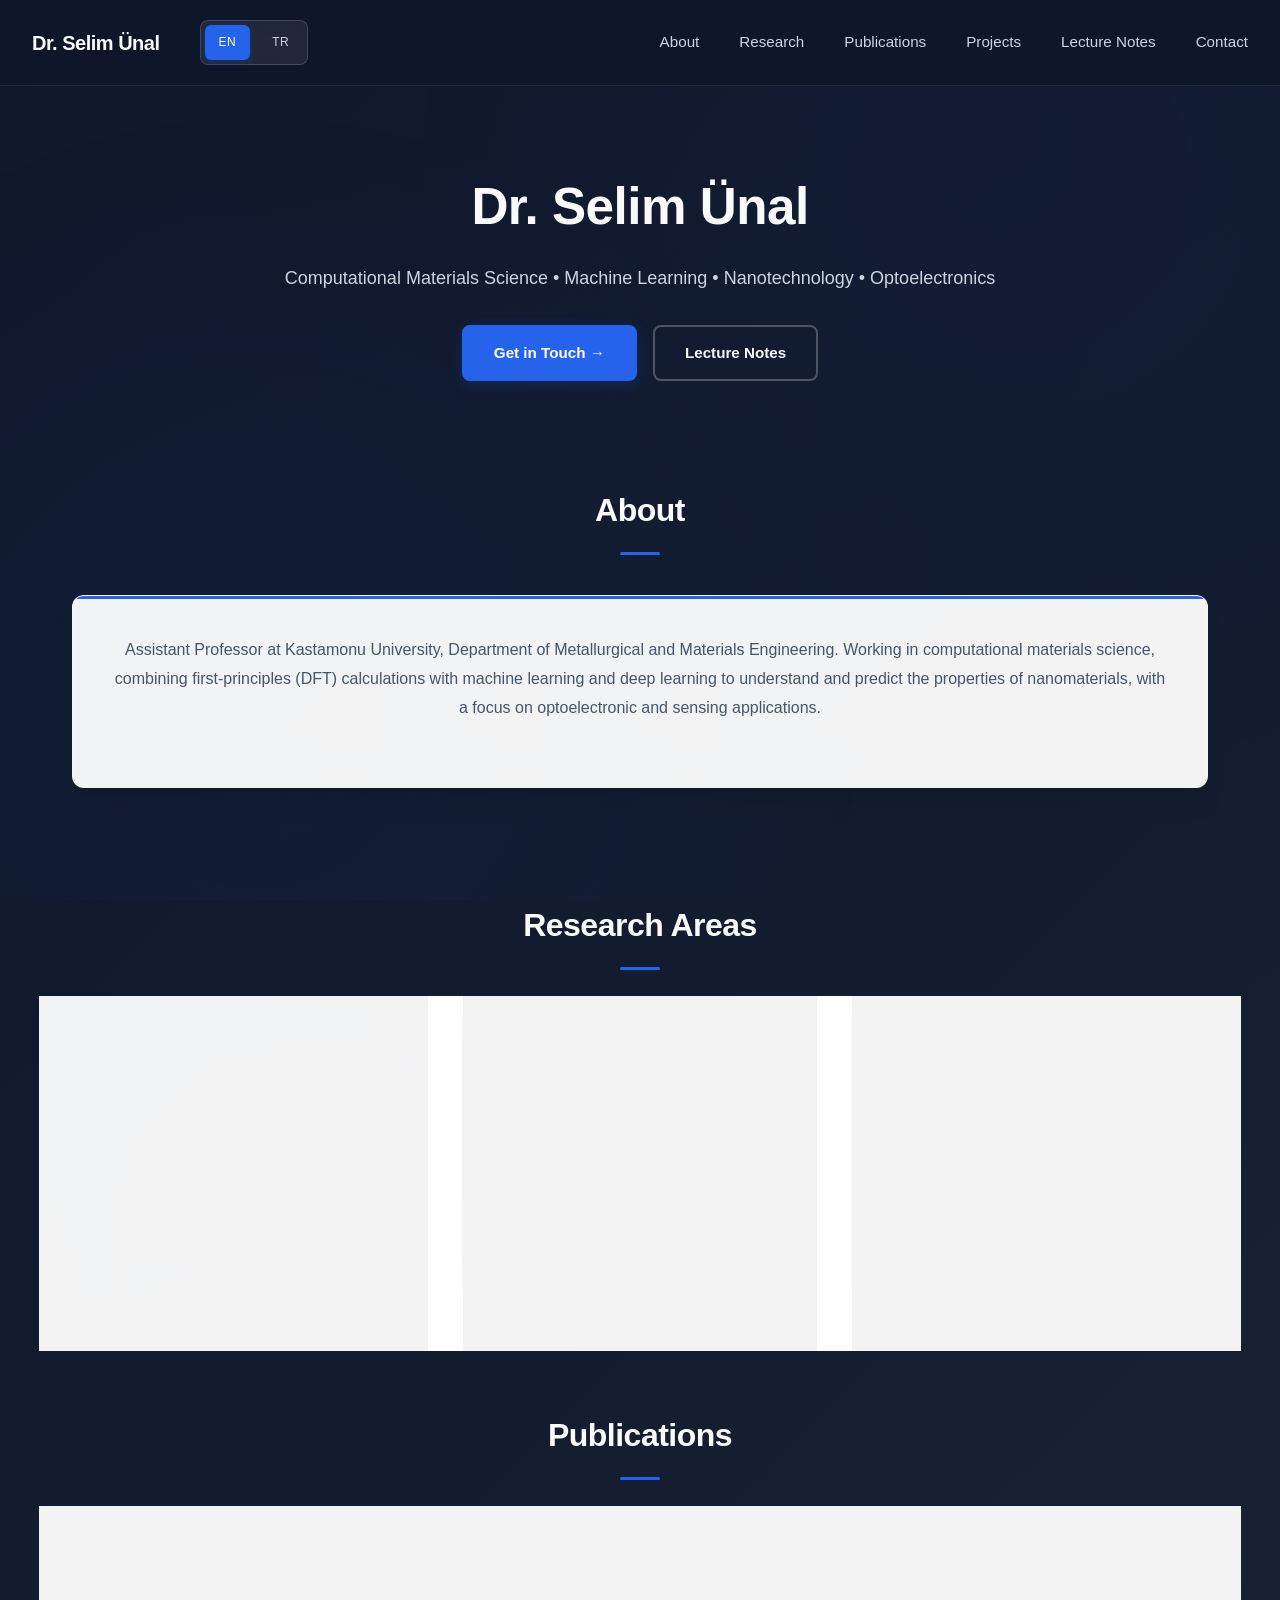
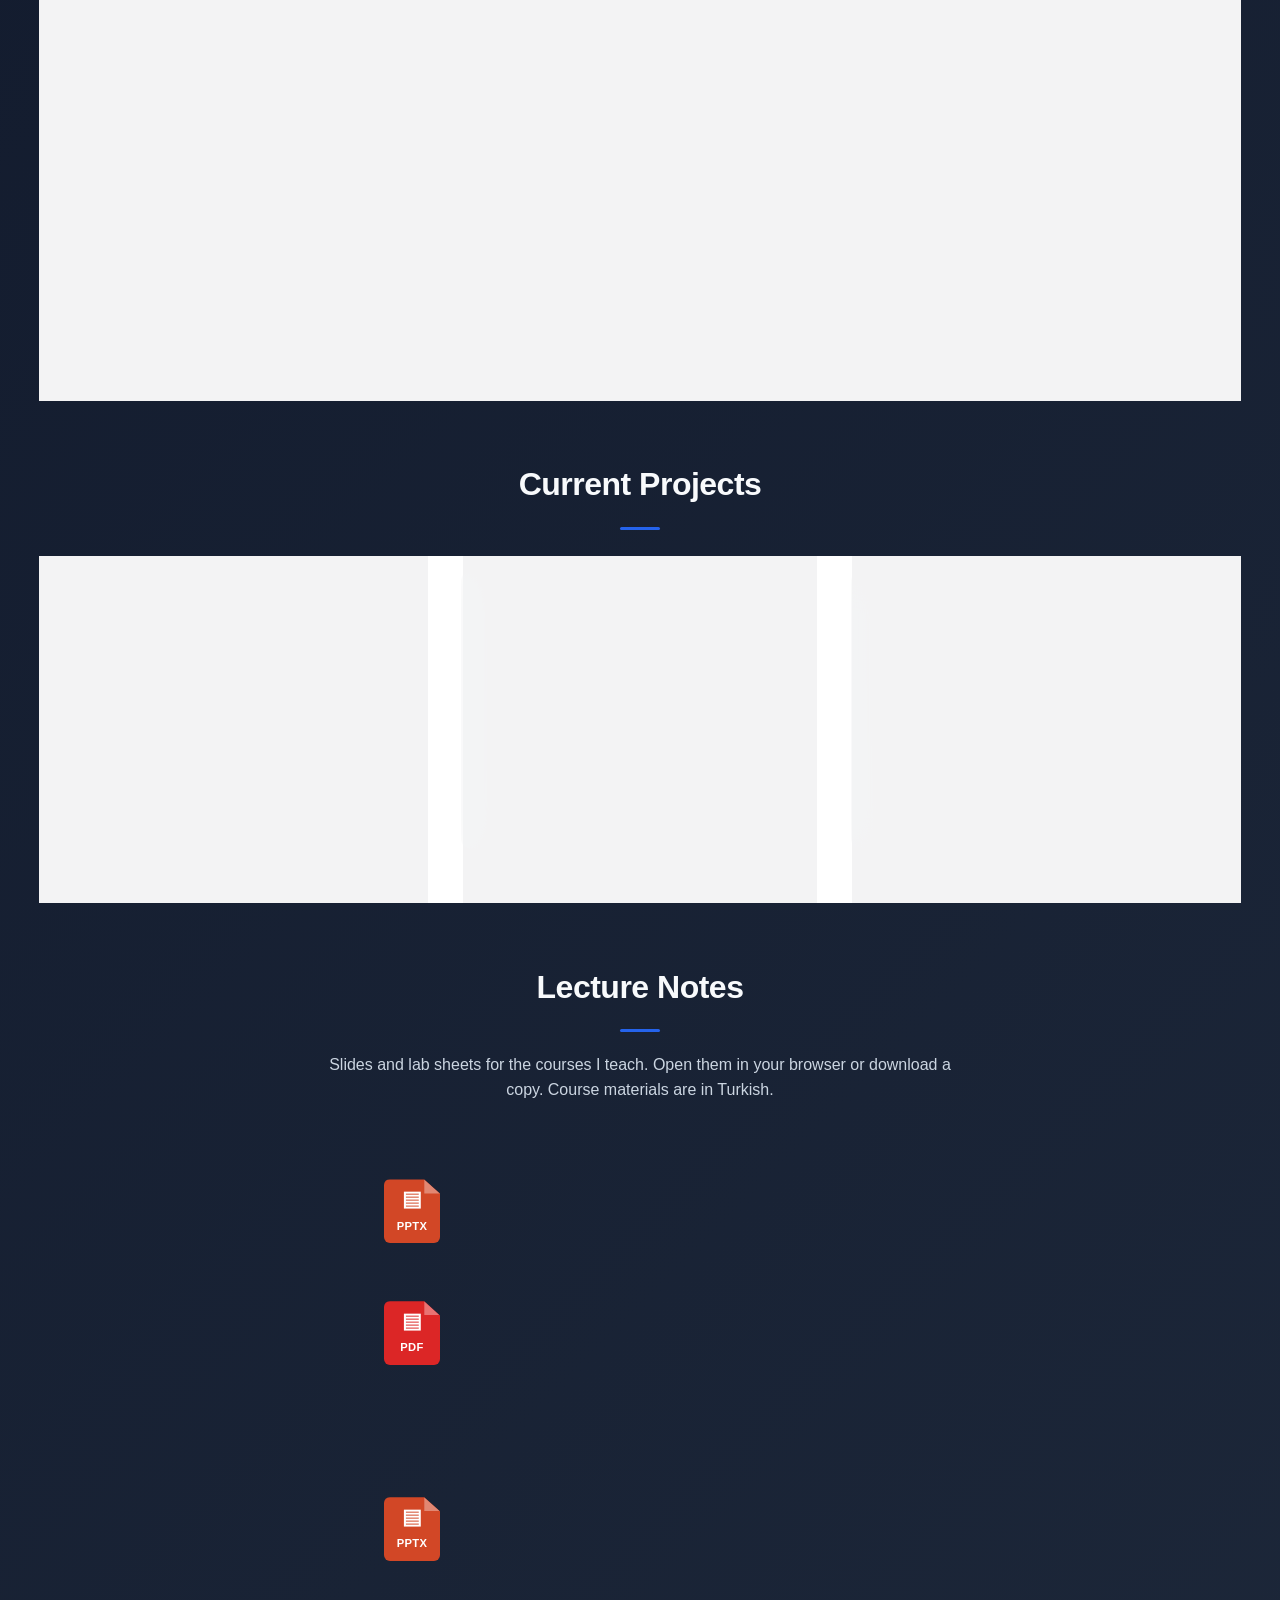
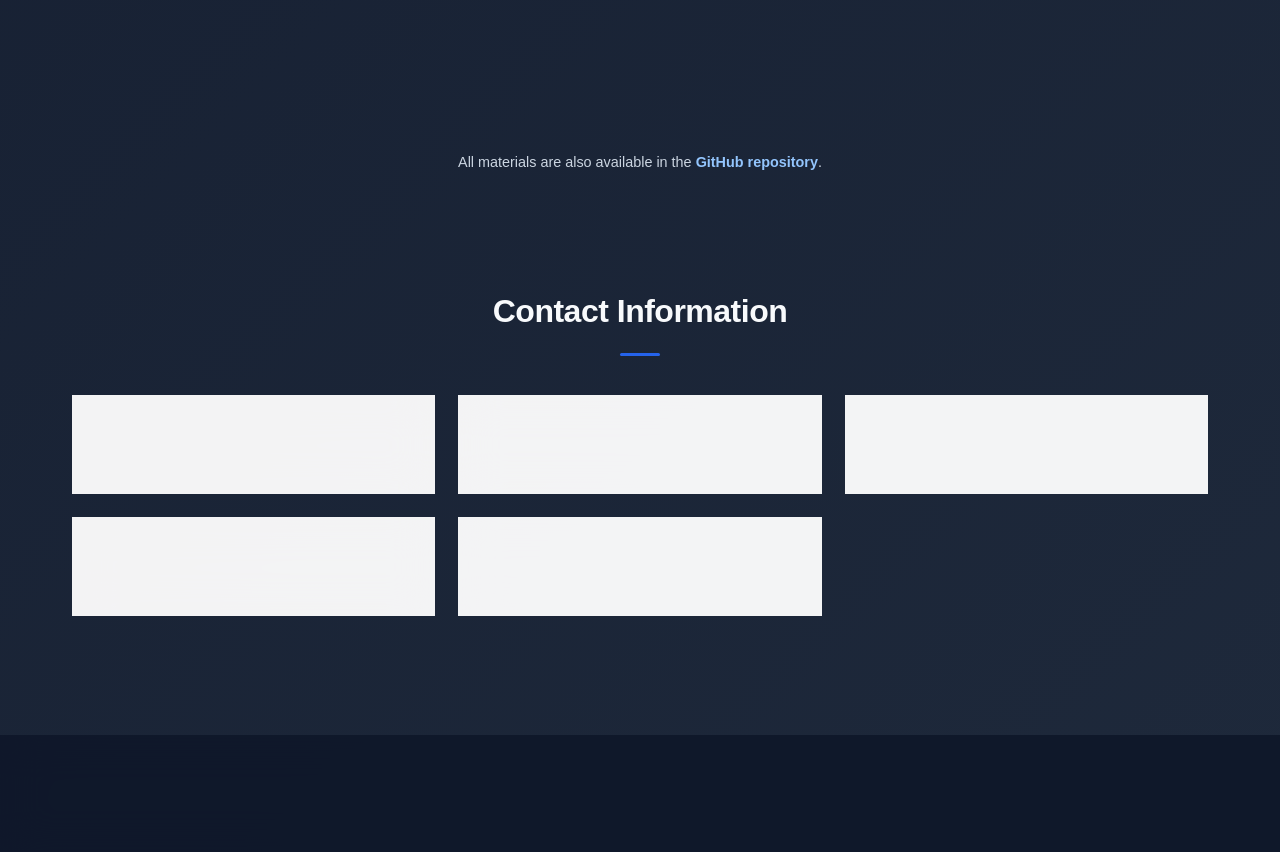
==== commit 733148e0: "Add files via upload" ====
--- a/index.html
+++ b/index.html
@@ -4,7 +4,7 @@
 <head>
     <meta charset="UTF-8">
     <meta name="viewport" content="width=device-width, initial-scale=1.0">
-    <title>Dr. Selim Ünal</title>
+    <title>Dr. Selim Ünal | Computational Materials Science &amp; Machine Learning</title>
     <meta name="description" content="Dr. Selim Ünal | Computational Materials Science, Machine Learning, Nanotechnology and Optoelectronics">
     <link rel="canonical" href="https://selimunal.com/">
     <link rel="alternate" hreflang="en" href="https://selimunal.com/en/">
@@ -19,7 +19,7 @@
     <!-- Link previews (social media, messaging apps, e-mail) -->
     <meta property="og:type" content="profile">
     <meta property="og:site_name" content="Dr. Selim Ünal">
-    <meta property="og:title" content="Dr. Selim Ünal - Academic Portfolio">
+    <meta property="og:title" content="Dr. Selim Ünal | Computational Materials Science &amp; Machine Learning">
     <meta property="og:description" content="Dr. Selim Ünal | Computational Materials Science, Machine Learning, Nanotechnology and Optoelectronics">
     <meta property="og:url" content="https://selimunal.com/">
     <meta property="og:image" content="https://selimunal.com/og-en.jpg">
